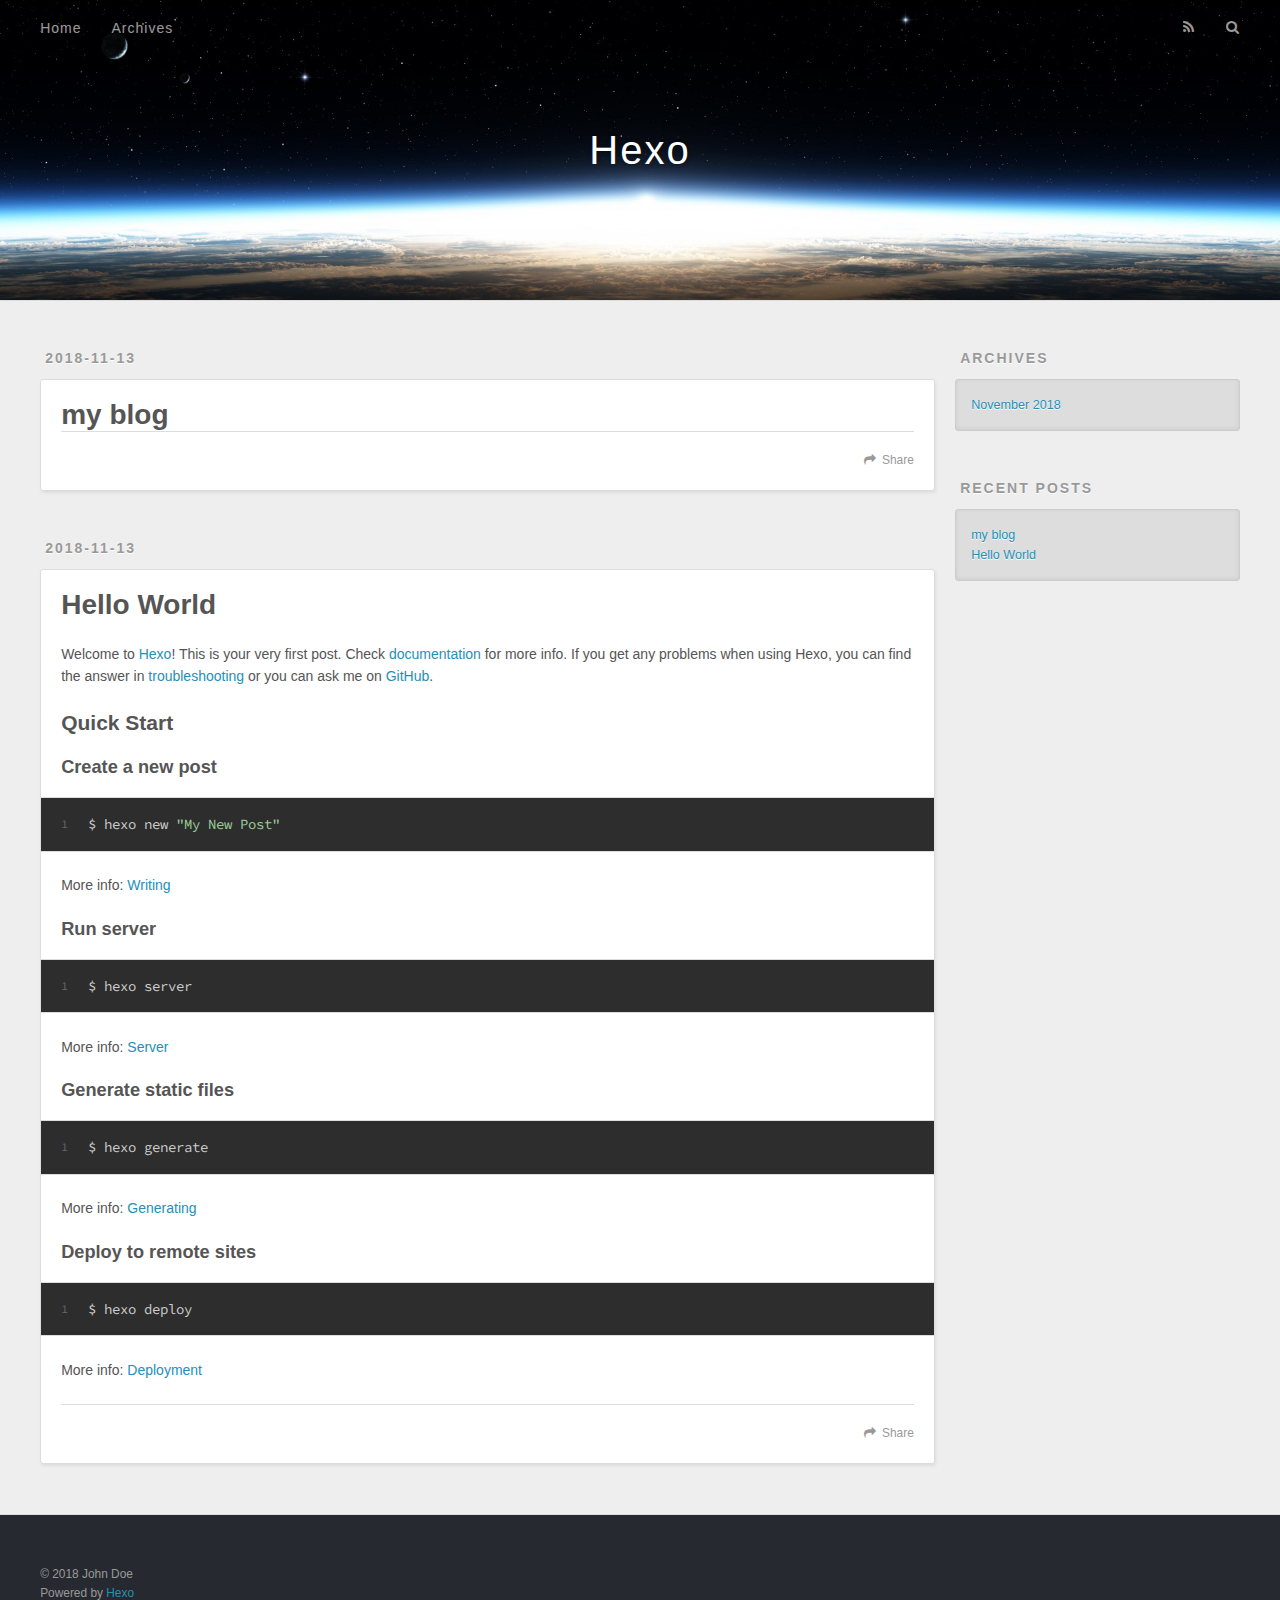
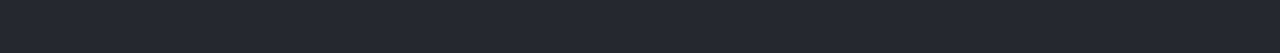
==== index.html @ f8bfc36b "Site updated: 2018-11-13 23:46:25" ====
<!DOCTYPE html>
<html>
<head><meta name="generator" content="Hexo 3.8.0">
  <meta charset="utf-8">
  

  
  <title>Hexo</title>
  <meta name="viewport" content="width=device-width, initial-scale=1, maximum-scale=1">
  <meta property="og:type" content="website">
<meta property="og:title" content="Hexo">
<meta property="og:url" content="http://yoursite.com/index.html">
<meta property="og:site_name" content="Hexo">
<meta property="og:locale" content="default">
<meta name="twitter:card" content="summary">
<meta name="twitter:title" content="Hexo">
  
    <link rel="alternate" href="/atom.xml" title="Hexo" type="application/atom+xml">
  
  
    <link rel="icon" href="/favicon.png">
  
  
    <link href="//fonts.googleapis.com/css?family=Source+Code+Pro" rel="stylesheet" type="text/css">
  
  <link rel="stylesheet" href="/css/style.css">
</head>
</html>
<body>
  <div id="container">
    <div id="wrap">
      <header id="header">
  <div id="banner"></div>
  <div id="header-outer" class="outer">
    <div id="header-title" class="inner">
      <h1 id="logo-wrap">
        <a href="/" id="logo">Hexo</a>
      </h1>
      
    </div>
    <div id="header-inner" class="inner">
      <nav id="main-nav">
        <a id="main-nav-toggle" class="nav-icon"></a>
        
          <a class="main-nav-link" href="/">Home</a>
        
          <a class="main-nav-link" href="/archives">Archives</a>
        
      </nav>
      <nav id="sub-nav">
        
          <a id="nav-rss-link" class="nav-icon" href="/atom.xml" title="RSS Feed"></a>
        
        <a id="nav-search-btn" class="nav-icon" title="Search"></a>
      </nav>
      <div id="search-form-wrap">
        <form action="//google.com/search" method="get" accept-charset="UTF-8" class="search-form"><input type="search" name="q" class="search-form-input" placeholder="Search"><button type="submit" class="search-form-submit">&#xF002;</button><input type="hidden" name="sitesearch" value="http://yoursite.com"></form>
      </div>
    </div>
  </div>
</header>
      <div class="outer">
        <section id="main">
  
    <article id="post-my-blog" class="article article-type-post" itemscope="" itemprop="blogPost">
  <div class="article-meta">
    <a href="/2018/11/13/my-blog/" class="article-date">
  <time datetime="2018-11-13T15:42:38.000Z" itemprop="datePublished">2018-11-13</time>
</a>
    
  </div>
  <div class="article-inner">
    
    
      <header class="article-header">
        
  
    <h1 itemprop="name">
      <a class="article-title" href="/2018/11/13/my-blog/">my blog</a>
    </h1>
  

      </header>
    
    <div class="article-entry" itemprop="articleBody">
      
        
      
    </div>
    <footer class="article-footer">
      <a data-url="http://yoursite.com/2018/11/13/my-blog/" data-id="cjofwsxw90001fpnmev94bf26" class="article-share-link">Share</a>
      
      
    </footer>
  </div>
  
</article>


  
    <article id="post-hello-world" class="article article-type-post" itemscope="" itemprop="blogPost">
  <div class="article-meta">
    <a href="/2018/11/13/hello-world/" class="article-date">
  <time datetime="2018-11-13T15:25:38.157Z" itemprop="datePublished">2018-11-13</time>
</a>
    
  </div>
  <div class="article-inner">
    
    
      <header class="article-header">
        
  
    <h1 itemprop="name">
      <a class="article-title" href="/2018/11/13/hello-world/">Hello World</a>
    </h1>
  

      </header>
    
    <div class="article-entry" itemprop="articleBody">
      
        <p>Welcome to <a href="https://hexo.io/" target="_blank" rel="noopener">Hexo</a>! This is your very first post. Check <a href="https://hexo.io/docs/" target="_blank" rel="noopener">documentation</a> for more info. If you get any problems when using Hexo, you can find the answer in <a href="https://hexo.io/docs/troubleshooting.html" target="_blank" rel="noopener">troubleshooting</a> or you can ask me on <a href="https://github.com/hexojs/hexo/issues" target="_blank" rel="noopener">GitHub</a>.</p>
<h2 id="Quick-Start"><a href="#Quick-Start" class="headerlink" title="Quick Start"></a>Quick Start</h2><h3 id="Create-a-new-post"><a href="#Create-a-new-post" class="headerlink" title="Create a new post"></a>Create a new post</h3><figure class="highlight bash"><table><tr><td class="gutter"><pre><span class="line">1</span><br></pre></td><td class="code"><pre><span class="line">$ hexo new <span class="string">"My New Post"</span></span><br></pre></td></tr></table></figure>
<p>More info: <a href="https://hexo.io/docs/writing.html" target="_blank" rel="noopener">Writing</a></p>
<h3 id="Run-server"><a href="#Run-server" class="headerlink" title="Run server"></a>Run server</h3><figure class="highlight bash"><table><tr><td class="gutter"><pre><span class="line">1</span><br></pre></td><td class="code"><pre><span class="line">$ hexo server</span><br></pre></td></tr></table></figure>
<p>More info: <a href="https://hexo.io/docs/server.html" target="_blank" rel="noopener">Server</a></p>
<h3 id="Generate-static-files"><a href="#Generate-static-files" class="headerlink" title="Generate static files"></a>Generate static files</h3><figure class="highlight bash"><table><tr><td class="gutter"><pre><span class="line">1</span><br></pre></td><td class="code"><pre><span class="line">$ hexo generate</span><br></pre></td></tr></table></figure>
<p>More info: <a href="https://hexo.io/docs/generating.html" target="_blank" rel="noopener">Generating</a></p>
<h3 id="Deploy-to-remote-sites"><a href="#Deploy-to-remote-sites" class="headerlink" title="Deploy to remote sites"></a>Deploy to remote sites</h3><figure class="highlight bash"><table><tr><td class="gutter"><pre><span class="line">1</span><br></pre></td><td class="code"><pre><span class="line">$ hexo deploy</span><br></pre></td></tr></table></figure>
<p>More info: <a href="https://hexo.io/docs/deployment.html" target="_blank" rel="noopener">Deployment</a></p>

      
    </div>
    <footer class="article-footer">
      <a data-url="http://yoursite.com/2018/11/13/hello-world/" data-id="cjofwsxw20000fpnmbnglnszt" class="article-share-link">Share</a>
      
      
    </footer>
  </div>
  
</article>


  


</section>
        
          <aside id="sidebar">
  
    

  
    

  
    
  
    
  <div class="widget-wrap">
    <h3 class="widget-title">Archives</h3>
    <div class="widget">
      <ul class="archive-list"><li class="archive-list-item"><a class="archive-list-link" href="/archives/2018/11/">November 2018</a></li></ul>
    </div>
  </div>


  
    
  <div class="widget-wrap">
    <h3 class="widget-title">Recent Posts</h3>
    <div class="widget">
      <ul>
        
          <li>
            <a href="/2018/11/13/my-blog/">my blog</a>
          </li>
        
          <li>
            <a href="/2018/11/13/hello-world/">Hello World</a>
          </li>
        
      </ul>
    </div>
  </div>

  
</aside>
        
      </div>
      <footer id="footer">
  
  <div class="outer">
    <div id="footer-info" class="inner">
      &copy; 2018 John Doe<br>
      Powered by <a href="http://hexo.io/" target="_blank">Hexo</a>
    </div>
  </div>
</footer>
    </div>
    <nav id="mobile-nav">
  
    <a href="/" class="mobile-nav-link">Home</a>
  
    <a href="/archives" class="mobile-nav-link">Archives</a>
  
</nav>
    

<script src="//ajax.googleapis.com/ajax/libs/jquery/2.0.3/jquery.min.js"></script>


  <link rel="stylesheet" href="/fancybox/jquery.fancybox.css">
  <script src="/fancybox/jquery.fancybox.pack.js"></script>


<script src="/js/script.js"></script>



  </div>
</body>
</html>
---- css/style.css ----
body {
  width: 100%;
}
body:before,
body:after {
  content: "";
  display: table;
}
body:after {
  clear: both;
}
html,
body,
div,
span,
applet,
object,
iframe,
h1,
h2,
h3,
h4,
h5,
h6,
p,
blockquote,
pre,
a,
abbr,
acronym,
address,
big,
cite,
code,
del,
dfn,
em,
img,
ins,
kbd,
q,
s,
samp,
small,
strike,
strong,
sub,
sup,
tt,
var,
dl,
dt,
dd,
ol,
ul,
li,
fieldset,
form,
label,
legend,
table,
caption,
tbody,
tfoot,
thead,
tr,
th,
td {
  margin: 0;
  padding: 0;
  border: 0;
  outline: 0;
  font-weight: inherit;
  font-style: inherit;
  font-family: inherit;
  font-size: 100%;
  vertical-align: baseline;
}
body {
  line-height: 1;
  color: #000;
  background: #fff;
}
ol,
ul {
  list-style: none;
}
table {
  border-collapse: separate;
  border-spacing: 0;
  vertical-align: middle;
}
caption,
th,
td {
  text-align: left;
  font-weight: normal;
  vertical-align: middle;
}
a img {
  border: none;
}
input,
button {
  margin: 0;
  padding: 0;
}
input::-moz-focus-inner,
button::-moz-focus-inner {
  border: 0;
  padding: 0;
}
@font-face {
  font-family: FontAwesome;
  font-style: normal;
  font-weight: normal;
  src: url("fonts/fontawesome-webfont.eot?v=#4.0.3");
  src: url("fonts/fontawesome-webfont.eot?#iefix&v=#4.0.3") format("embedded-opentype"), url("fonts/fontawesome-webfont.woff?v=#4.0.3") format("woff"), url("fonts/fontawesome-webfont.ttf?v=#4.0.3") format("truetype"), url("fonts/fontawesome-webfont.svg#fontawesomeregular?v=#4.0.3") format("svg");
}
html,
body,
#container {
  height: 100%;
}
body {
  background: #eee;
  font: 14px -apple-system, BlinkMacSystemFont, "Segoe UI", "Roboto", "Oxygen", "Ubuntu", "Cantarell", "Fira Sans", "Droid Sans", "Helvetica Neue", sans-serif;
  -webkit-text-size-adjust: 100%;
}
.outer {
  max-width: 1220px;
  margin: 0 auto;
  padding: 0 20px;
}
.outer:before,
.outer:after {
  content: "";
  display: table;
}
.outer:after {
  clear: both;
}
.inner {
  display: inline;
  float: left;
  width: 98.33333333333333%;
  margin: 0 0.833333333333333%;
}
.left,
.alignleft {
  float: left;
}
.right,
.alignright {
  float: right;
}
.clear {
  clear: both;
}
#container {
  position: relative;
}
.mobile-nav-on {
  overflow: hidden;
}
#wrap {
  height: 100%;
  width: 100%;
  position: absolute;
  top: 0;
  left: 0;
  -webkit-transition: 0.2s ease-out;
  -moz-transition: 0.2s ease-out;
  -ms-transition: 0.2s ease-out;
  transition: 0.2s ease-out;
  z-index: 1;
  background: #eee;
}
.mobile-nav-on #wrap {
  left: 280px;
}
@media screen and (min-width: 768px) {
  #main {
    display: inline;
    float: left;
    width: 73.33333333333333%;
    margin: 0 0.833333333333333%;
  }
}
.article-date,
.article-category-link,
.archive-year,
.widget-title {
  text-decoration: none;
  text-transform: uppercase;
  letter-spacing: 2px;
  color: #999;
  margin-bottom: 1em;
  margin-left: 5px;
  line-height: 1em;
  text-shadow: 0 1px #fff;
  font-weight: bold;
}
.article-inner,
.archive-article-inner {
  background: #fff;
  -webkit-box-shadow: 1px 2px 3px #ddd;
  box-shadow: 1px 2px 3px #ddd;
  border: 1px solid #ddd;
  border-radius: 3px;
}
.article-entry h1,
.widget h1 {
  font-size: 2em;
}
.article-entry h2,
.widget h2 {
  font-size: 1.5em;
}
.article-entry h3,
.widget h3 {
  font-size: 1.3em;
}
.article-entry h4,
.widget h4 {
  font-size: 1.2em;
}
.article-entry h5,
.widget h5 {
  font-size: 1em;
}
.article-entry h6,
.widget h6 {
  font-size: 1em;
  color: #999;
}
.article-entry hr,
.widget hr {
  border: 1px dashed #ddd;
}
.article-entry strong,
.widget strong {
  font-weight: bold;
}
.article-entry em,
.widget em,
.article-entry cite,
.widget cite {
  font-style: italic;
}
.article-entry sup,
.widget sup,
.article-entry sub,
.widget sub {
  font-size: 0.75em;
  line-height: 0;
  position: relative;
  vertical-align: baseline;
}
.article-entry sup,
.widget sup {
  top: -0.5em;
}
.article-entry sub,
.widget sub {
  bottom: -0.2em;
}
.article-entry small,
.widget small {
  font-size: 0.85em;
}
.article-entry acronym,
.widget acronym,
.article-entry abbr,
.widget abbr {
  border-bottom: 1px dotted;
}
.article-entry ul,
.widget ul,
.article-entry ol,
.widget ol,
.article-entry dl,
.widget dl {
  margin: 0 20px;
  line-height: 1.6em;
}
.article-entry ul ul,
.widget ul ul,
.article-entry ol ul,
.widget ol ul,
.article-entry ul ol,
.widget ul ol,
.article-entry ol ol,
.widget ol ol {
  margin-top: 0;
  margin-bottom: 0;
}
.article-entry ul,
.widget ul {
  list-style: disc;
}
.article-entry ol,
.widget ol {
  list-style: decimal;
}
.article-entry dt,
.widget dt {
  font-weight: bold;
}
#header {
  height: 300px;
  position: relative;
  border-bottom: 1px solid #ddd;
}
#header:before,
#header:after {
  content: "";
  position: absolute;
  left: 0;
  right: 0;
  height: 40px;
}
#header:before {
  top: 0;
  background: -webkit-linear-gradient(rgba(0,0,0,0.2), transparent);
  background: -moz-linear-gradient(rgba(0,0,0,0.2), transparent);
  background: -ms-linear-gradient(rgba(0,0,0,0.2), transparent);
  background: linear-gradient(rgba(0,0,0,0.2), transparent);
}
#header:after {
  bottom: 0;
  background: -webkit-linear-gradient(transparent, rgba(0,0,0,0.2));
  background: -moz-linear-gradient(transparent, rgba(0,0,0,0.2));
  background: -ms-linear-gradient(transparent, rgba(0,0,0,0.2));
  background: linear-gradient(transparent, rgba(0,0,0,0.2));
}
#header-outer {
  height: 100%;
  position: relative;
}
#header-inner {
  position: relative;
  overflow: hidden;
}
#banner {
  position: absolute;
  top: 0;
  left: 0;
  width: 100%;
  height: 100%;
  background: url("images/banner.jpg") center #000;
  -webkit-background-size: cover;
  -moz-background-size: cover;
  background-size: cover;
  z-index: -1;
}
#header-title {
  text-align: center;
  height: 40px;
  position: absolute;
  top: 50%;
  left: 0;
  margin-top: -20px;
}
#logo,
#subtitle {
  text-decoration: none;
  color: #fff;
  font-weight: 300;
  text-shadow: 0 1px 4px rgba(0,0,0,0.3);
}
#logo {
  font-size: 40px;
  line-height: 40px;
  letter-spacing: 2px;
}
#subtitle {
  font-size: 16px;
  line-height: 16px;
  letter-spacing: 1px;
}
#subtitle-wrap {
  margin-top: 16px;
}
#main-nav {
  float: left;
  margin-left: -15px;
}
.nav-icon,
.main-nav-link {
  float: left;
  color: #fff;
  opacity: 0.6;
  text-decoration: none;
  text-shadow: 0 1px rgba(0,0,0,0.2);
  -webkit-transition: opacity 0.2s;
  -moz-transition: opacity 0.2s;
  -ms-transition: opacity 0.2s;
  transition: opacity 0.2s;
  display: block;
  padding: 20px 15px;
}
.nav-icon:hover,
.main-nav-link:hover {
  opacity: 1;
}
.nav-icon {
  font-family: FontAwesome;
  text-align: center;
  font-size: 14px;
  width: 14px;
  height: 14px;
  padding: 20px 15px;
  position: relative;
  cursor: pointer;
}
.main-nav-link {
  font-weight: 300;
  letter-spacing: 1px;
}
@media screen and (max-width: 479px) {
  .main-nav-link {
    display: none;
  }
}
#main-nav-toggle {
  display: none;
}
#main-nav-toggle:before {
  content: "\f0c9";
}
@media screen and (max-width: 479px) {
  #main-nav-toggle {
    display: block;
  }
}
#sub-nav {
  float: right;
  margin-right: -15px;
}
#nav-rss-link:before {
  content: "\f09e";
}
#nav-search-btn:before {
  content: "\f002";
}
#search-form-wrap {
  position: absolute;
  top: 15px;
  width: 150px;
  height: 30px;
  right: -150px;
  opacity: 0;
  -webkit-transition: 0.2s ease-out;
  -moz-transition: 0.2s ease-out;
  -ms-transition: 0.2s ease-out;
  transition: 0.2s ease-out;
}
#search-form-wrap.on {
  opacity: 1;
  right: 0;
}
@media screen and (max-width: 479px) {
  #search-form-wrap {
    width: 100%;
    right: -100%;
  }
}
.search-form {
  position: absolute;
  top: 0;
  left: 0;
  right: 0;
  background: #fff;
  padding: 5px 15px;
  border-radius: 15px;
  -webkit-box-shadow: 0 0 10px rgba(0,0,0,0.3);
  box-shadow: 0 0 10px rgba(0,0,0,0.3);
}
.search-form-input {
  border: none;
  background: none;
  color: #555;
  width: 100%;
  font: 13px -apple-system, BlinkMacSystemFont, "Segoe UI", "Roboto", "Oxygen", "Ubuntu", "Cantarell", "Fira Sans", "Droid Sans", "Helvetica Neue", sans-serif;
  outline: none;
}
.search-form-input::-webkit-search-results-decoration,
.search-form-input::-webkit-search-cancel-button {
  -webkit-appearance: none;
}
.search-form-submit {
  position: absolute;
  top: 50%;
  right: 10px;
  margin-top: -7px;
  font: 13px FontAwesome;
  border: none;
  background: none;
  color: #bbb;
  cursor: pointer;
}
.search-form-submit:hover,
.search-form-submit:focus {
  color: #777;
}
.article {
  margin: 50px 0;
}
.article-inner {
  overflow: hidden;
}
.article-meta:before,
.article-meta:after {
  content: "";
  display: table;
}
.article-meta:after {
  clear: both;
}
.article-date {
  float: left;
}
.article-category {
  float: left;
  line-height: 1em;
  color: #ccc;
  text-shadow: 0 1px #fff;
  margin-left: 8px;
}
.article-category:before {
  content: "\2022";
}
.article-category-link {
  margin: 0 12px 1em;
}
.article-header {
  padding: 20px 20px 0;
}
.article-title {
  text-decoration: none;
  font-size: 2em;
  font-weight: bold;
  color: #555;
  line-height: 1.1em;
  -webkit-transition: color 0.2s;
  -moz-transition: color 0.2s;
  -ms-transition: color 0.2s;
  transition: color 0.2s;
}
a.article-title:hover {
  color: #258fb8;
}
.article-entry {
  color: #555;
  padding: 0 20px;
}
.article-entry:before,
.article-entry:after {
  content: "";
  display: table;
}
.article-entry:after {
  clear: both;
}
.article-entry p,
.article-entry table {
  line-height: 1.6em;
  margin: 1.6em 0;
}
.article-entry h1,
.article-entry h2,
.article-entry h3,
.article-entry h4,
.article-entry h5,
.article-entry h6 {
  font-weight: bold;
}
.article-entry h1,
.article-entry h2,
.article-entry h3,
.article-entry h4,
.article-entry h5,
.article-entry h6 {
  line-height: 1.1em;
  margin: 1.1em 0;
}
.article-entry a {
  color: #258fb8;
  text-decoration: none;
}
.article-entry a:hover {
  text-decoration: underline;
}
.article-entry ul,
.article-entry ol,
.article-entry dl {
  margin-top: 1.6em;
  margin-bottom: 1.6em;
}
.article-entry img,
.article-entry video {
  max-width: 100%;
  height: auto;
  display: block;
  margin: auto;
}
.article-entry iframe {
  border: none;
}
.article-entry table {
  width: 100%;
  border-collapse: collapse;
  border-spacing: 0;
}
.article-entry th {
  font-weight: bold;
  border-bottom: 3px solid #ddd;
  padding-bottom: 0.5em;
}
.article-entry td {
  border-bottom: 1px solid #ddd;
  padding: 10px 0;
}
.article-entry blockquote {
  font-family: Georgia, "Times New Roman", serif;
  font-size: 1.4em;
  margin: 1.6em 20px;
  text-align: center;
}
.article-entry blockquote footer {
  font-size: 14px;
  margin: 1.6em 0;
  font-family: -apple-system, BlinkMacSystemFont, "Segoe UI", "Roboto", "Oxygen", "Ubuntu", "Cantarell", "Fira Sans", "Droid Sans", "Helvetica Neue", sans-serif;
}
.article-entry blockquote footer cite:before {
  content: "—";
  padding: 0 0.5em;
}
.article-entry .pullquote {
  text-align: left;
  width: 45%;
  margin: 0;
}
.article-entry .pullquote.left {
  margin-left: 0.5em;
  margin-right: 1em;
}
.article-entry .pullquote.right {
  margin-right: 0.5em;
  margin-left: 1em;
}
.article-entry .caption {
  color: #999;
  display: block;
  font-size: 0.9em;
  margin-top: 0.5em;
  position: relative;
  text-align: center;
}
.article-entry .video-container {
  position: relative;
  padding-top: 56.25%;
  height: 0;
  overflow: hidden;
}
.article-entry .video-container iframe,
.article-entry .video-container object,
.article-entry .video-container embed {
  position: absolute;
  top: 0;
  left: 0;
  width: 100%;
  height: 100%;
  margin-top: 0;
}
.article-more-link a {
  display: inline-block;
  line-height: 1em;
  padding: 6px 15px;
  border-radius: 15px;
  background: #eee;
  color: #999;
  text-shadow: 0 1px #fff;
  text-decoration: none;
}
.article-more-link a:hover {
  background: #258fb8;
  color: #fff;
  text-decoration: none;
  text-shadow: 0 1px #1e7293;
}
.article-footer {
  font-size: 0.85em;
  line-height: 1.6em;
  border-top: 1px solid #ddd;
  padding-top: 1.6em;
  margin: 0 20px 20px;
}
.article-footer:before,
.article-footer:after {
  content: "";
  display: table;
}
.article-footer:after {
  clear: both;
}
.article-footer a {
  color: #999;
  text-decoration: none;
}
.article-footer a:hover {
  color: #555;
}
.article-tag-list-item {
  float: left;
  margin-right: 10px;
}
.article-tag-list-link:before {
  content: "#";
}
.article-comment-link {
  float: right;
}
.article-comment-link:before {
  content: "\f075";
  font-family: FontAwesome;
  padding-right: 8px;
}
.article-share-link {
  cursor: pointer;
  float: right;
  margin-left: 20px;
}
.article-share-link:before {
  content: "\f064";
  font-family: FontAwesome;
  padding-right: 6px;
}
#article-nav {
  position: relative;
}
#article-nav:before,
#article-nav:after {
  content: "";
  display: table;
}
#article-nav:after {
  clear: both;
}
@media screen and (min-width: 768px) {
  #article-nav {
    margin: 50px 0;
  }
  #article-nav:before {
    width: 8px;
    height: 8px;
    position: absolute;
    top: 50%;
    left: 50%;
    margin-top: -4px;
    margin-left: -4px;
    content: "";
    border-radius: 50%;
    background: #ddd;
    -webkit-box-shadow: 0 1px 2px #fff;
    box-shadow: 0 1px 2px #fff;
  }
}
.article-nav-link-wrap {
  text-decoration: none;
  text-shadow: 0 1px #fff;
  color: #999;
  -webkit-box-sizing: border-box;
  -moz-box-sizing: border-box;
  box-sizing: border-box;
  margin-top: 50px;
  text-align: center;
  display: block;
}
.article-nav-link-wrap:hover {
  color: #555;
}
@media screen and (min-width: 768px) {
  .article-nav-link-wrap {
    width: 50%;
    margin-top: 0;
  }
}
@media screen and (min-width: 768px) {
  #article-nav-newer {
    float: left;
    text-align: right;
    padding-right: 20px;
  }
}
@media screen and (min-width: 768px) {
  #article-nav-older {
    float: right;
    text-align: left;
    padding-left: 20px;
  }
}
.article-nav-caption {
  text-transform: uppercase;
  letter-spacing: 2px;
  color: #ddd;
  line-height: 1em;
  font-weight: bold;
}
#article-nav-newer .article-nav-caption {
  margin-right: -2px;
}
.article-nav-title {
  font-size: 0.85em;
  line-height: 1.6em;
  margin-top: 0.5em;
}
.article-share-box {
  position: absolute;
  display: none;
  background: #fff;
  -webkit-box-shadow: 1px 2px 10px rgba(0,0,0,0.2);
  box-shadow: 1px 2px 10px rgba(0,0,0,0.2);
  border-radius: 3px;
  margin-left: -145px;
  overflow: hidden;
  z-index: 1;
}
.article-share-box.on {
  display: block;
}
.article-share-input {
  width: 100%;
  background: none;
  -webkit-box-sizing: border-box;
  -moz-box-sizing: border-box;
  box-sizing: border-box;
  font: 14px -apple-system, BlinkMacSystemFont, "Segoe UI", "Roboto", "Oxygen", "Ubuntu", "Cantarell", "Fira Sans", "Droid Sans", "Helvetica Neue", sans-serif;
  padding: 0 15px;
  color: #555;
  outline: none;
  border: 1px solid #ddd;
  border-radius: 3px 3px 0 0;
  height: 36px;
  line-height: 36px;
}
.article-share-links {
  background: #eee;
}
.article-share-links:before,
.article-share-links:after {
  content: "";
  display: table;
}
.article-share-links:after {
  clear: both;
}
.article-share-twitter,
.article-share-facebook,
.article-share-pinterest,
.article-share-google {
  width: 50px;
  height: 36px;
  display: block;
  float: left;
  position: relative;
  color: #999;
  text-shadow: 0 1px #fff;
}
.article-share-twitter:before,
.article-share-facebook:before,
.article-share-pinterest:before,
.article-share-google:before {
  font-size: 20px;
  font-family: FontAwesome;
  width: 20px;
  height: 20px;
  position: absolute;
  top: 50%;
  left: 50%;
  margin-top: -10px;
  margin-left: -10px;
  text-align: center;
}
.article-share-twitter:hover,
.article-share-facebook:hover,
.article-share-pinterest:hover,
.article-share-google:hover {
  color: #fff;
}
.article-share-twitter:before {
  content: "\f099";
}
.article-share-twitter:hover {
  background: #00aced;
  text-shadow: 0 1px #008abe;
}
.article-share-facebook:before {
  content: "\f09a";
}
.article-share-facebook:hover {
  background: #3b5998;
  text-shadow: 0 1px #2f477a;
}
.article-share-pinterest:before {
  content: "\f0d2";
}
.article-share-pinterest:hover {
  background: #cb2027;
  text-shadow: 0 1px #a21a1f;
}
.article-share-google:before {
  content: "\f0d5";
}
.article-share-google:hover {
  background: #dd4b39;
  text-shadow: 0 1px #be3221;
}
.article-gallery {
  background: #000;
  position: relative;
}
.article-gallery-photos {
  position: relative;
  overflow: hidden;
}
.article-gallery-img {
  display: none;
  max-width: 100%;
}
.article-gallery-img:first-child {
  display: block;
}
.article-gallery-img.loaded {
  position: absolute;
  display: block;
}
.article-gallery-img img {
  display: block;
  max-width: 100%;
  margin: 0 auto;
}
#comments {
  background: #fff;
  -webkit-box-shadow: 1px 2px 3px #ddd;
  box-shadow: 1px 2px 3px #ddd;
  padding: 20px;
  border: 1px solid #ddd;
  border-radius: 3px;
  margin: 50px 0;
}
#comments a {
  color: #258fb8;
}
.archives-wrap {
  margin: 50px 0;
}
.archives:before,
.archives:after {
  content: "";
  display: table;
}
.archives:after {
  clear: both;
}
.archive-year-wrap {
  margin-bottom: 1em;
}
.archives {
  -webkit-column-gap: 10px;
  -moz-column-gap: 10px;
  column-gap: 10px;
}
@media screen and (min-width: 480px) and (max-width: 767px) {
  .archives {
    -webkit-column-count: 2;
    -moz-column-count: 2;
    column-count: 2;
  }
}
@media screen and (min-width: 768px) {
  .archives {
    -webkit-column-count: 3;
    -moz-column-count: 3;
    column-count: 3;
  }
}
.archive-article {
  -webkit-column-break-inside: avoid;
  page-break-inside: avoid;
  overflow: hidden;
  break-inside: avoid-column;
}
.archive-article-inner {
  padding: 10px;
  margin-bottom: 15px;
}
.archive-article-title {
  text-decoration: none;
  font-weight: bold;
  color: #555;
  -webkit-transition: color 0.2s;
  -moz-transition: color 0.2s;
  -ms-transition: color 0.2s;
  transition: color 0.2s;
  line-height: 1.6em;
}
.archive-article-title:hover {
  color: #258fb8;
}
.archive-article-footer {
  margin-top: 1em;
}
.archive-article-date {
  color: #999;
  text-decoration: none;
  font-size: 0.85em;
  line-height: 1em;
  margin-bottom: 0.5em;
  display: block;
}
#page-nav {
  margin: 50px auto;
  background: #fff;
  -webkit-box-shadow: 1px 2px 3px #ddd;
  box-shadow: 1px 2px 3px #ddd;
  border: 1px solid #ddd;
  border-radius: 3px;
  text-align: center;
  color: #999;
  overflow: hidden;
}
#page-nav:before,
#page-nav:after {
  content: "";
  display: table;
}
#page-nav:after {
  clear: both;
}
#page-nav a,
#page-nav span {
  padding: 10px 20px;
  line-height: 1;
  height: 2ex;
}
#page-nav a {
  color: #999;
  text-decoration: none;
}
#page-nav a:hover {
  background: #999;
  color: #fff;
}
#page-nav .prev {
  float: left;
}
#page-nav .next {
  float: right;
}
#page-nav .page-number {
  display: inline-block;
}
@media screen and (max-width: 479px) {
  #page-nav .page-number {
    display: none;
  }
}
#page-nav .current {
  color: #555;
  font-weight: bold;
}
#page-nav .space {
  color: #ddd;
}
#footer {
  background: #262a30;
  padding: 50px 0;
  border-top: 1px solid #ddd;
  color: #999;
}
#footer a {
  color: #258fb8;
  text-decoration: none;
}
#footer a:hover {
  text-decoration: underline;
}
#footer-info {
  line-height: 1.6em;
  font-size: 0.85em;
}
.article-entry pre,
.article-entry .highlight {
  background: #2d2d2d;
  margin: 0 -20px;
  padding: 15px 20px;
  border-style: solid;
  border-color: #ddd;
  border-width: 1px 0;
  overflow: auto;
  color: #ccc;
  line-height: 22.400000000000002px;
}
.article-entry .highlight .gutter pre,
.article-entry .gist .gist-file .gist-data .line-numbers {
  color: #666;
  font-size: 0.85em;
}
.article-entry pre,
.article-entry code {
  font-family: "Source Code Pro", Consolas, Monaco, Menlo, Consolas, monospace;
}
.article-entry code {
  background: #eee;
  text-shadow: 0 1px #fff;
  padding: 0 0.3em;
}
.article-entry pre code {
  background: none;
  text-shadow: none;
  padding: 0;
}
.article-entry .highlight pre {
  border: none;
  margin: 0;
  padding: 0;
}
.article-entry .highlight table {
  margin: 0;
  width: auto;
}
.article-entry .highlight td {
  border: none;
  padding: 0;
}
.article-entry .highlight figcaption {
  font-size: 0.85em;
  color: #999;
  line-height: 1em;
  margin-bottom: 1em;
}
.article-entry .highlight figcaption:before,
.article-entry .highlight figcaption:after {
  content: "";
  display: table;
}
.article-entry .highlight figcaption:after {
  clear: both;
}
.article-entry .highlight figcaption a {
  float: right;
}
.article-entry .highlight .gutter pre {
  text-align: right;
  padding-right: 20px;
}
.article-entry .highlight .line {
  height: 22.400000000000002px;
}
.article-entry .highlight .line.marked {
  background: #515151;
}
.article-entry .gist {
  margin: 0 -20px;
  border-style: solid;
  border-color: #ddd;
  border-width: 1px 0;
  background: #2d2d2d;
  padding: 15px 20px 15px 0;
}
.article-entry .gist .gist-file {
  border: none;
  font-family: "Source Code Pro", Consolas, Monaco, Menlo, Consolas, monospace;
  margin: 0;
}
.article-entry .gist .gist-file .gist-data {
  background: none;
  border: none;
}
.article-entry .gist .gist-file .gist-data .line-numbers {
  background: none;
  border: none;
  padding: 0 20px 0 0;
}
.article-entry .gist .gist-file .gist-data .line-data {
  padding: 0 !important;
}
.article-entry .gist .gist-file .highlight {
  margin: 0;
  padding: 0;
  border: none;
}
.article-entry .gist .gist-file .gist-meta {
  background: #2d2d2d;
  color: #999;
  font: 0.85em -apple-system, BlinkMacSystemFont, "Segoe UI", "Roboto", "Oxygen", "Ubuntu", "Cantarell", "Fira Sans", "Droid Sans", "Helvetica Neue", sans-serif;
  text-shadow: 0 0;
  padding: 0;
  margin-top: 1em;
  margin-left: 20px;
}
.article-entry .gist .gist-file .gist-meta a {
  color: #258fb8;
  font-weight: normal;
}
.article-entry .gist .gist-file .gist-meta a:hover {
  text-decoration: underline;
}
pre .comment,
pre .title {
  color: #999;
}
pre .variable,
pre .attribute,
pre .tag,
pre .regexp,
pre .ruby .constant,
pre .xml .tag .title,
pre .xml .pi,
pre .xml .doctype,
pre .html .doctype,
pre .css .id,
pre .css .class,
pre .css .pseudo {
  color: #f2777a;
}
pre .number,
pre .preprocessor,
pre .built_in,
pre .literal,
pre .params,
pre .constant {
  color: #f99157;
}
pre .class,
pre .ruby .class .title,
pre .css .rules .attribute {
  color: #9c9;
}
pre .string,
pre .value,
pre .inheritance,
pre .header,
pre .ruby .symbol,
pre .xml .cdata {
  color: #9c9;
}
pre .css .hexcolor {
  color: #6cc;
}
pre .function,
pre .python .decorator,
pre .python .title,
pre .ruby .function .title,
pre .ruby .title .keyword,
pre .perl .sub,
pre .javascript .title,
pre .coffeescript .title {
  color: #69c;
}
pre .keyword,
pre .javascript .function {
  color: #c9c;
}
@media screen and (max-width: 479px) {
  #mobile-nav {
    position: absolute;
    top: 0;
    left: 0;
    width: 280px;
    height: 100%;
    background: #191919;
    border-right: 1px solid #fff;
  }
}
@media screen and (max-width: 479px) {
  .mobile-nav-link {
    display: block;
    color: #999;
    text-decoration: none;
    padding: 15px 20px;
    font-weight: bold;
  }
  .mobile-nav-link:hover {
    color: #fff;
  }
}
@media screen and (min-width: 768px) {
  #sidebar {
    display: inline;
    float: left;
    width: 23.333333333333332%;
    margin: 0 0.833333333333333%;
  }
}
.widget-wrap {
  margin: 50px 0;
}
.widget {
  color: #777;
  text-shadow: 0 1px #fff;
  background: #ddd;
  -webkit-box-shadow: 0 -1px 4px #ccc inset;
  box-shadow: 0 -1px 4px #ccc inset;
  border: 1px solid #ccc;
  padding: 15px;
  border-radius: 3px;
}
.widget a {
  color: #258fb8;
  text-decoration: none;
}
.widget a:hover {
  text-decoration: underline;
}
.widget ul ul,
.widget ol ul,
.widget dl ul,
.widget ul ol,
.widget ol ol,
.widget dl ol,
.widget ul dl,
.widget ol dl,
.widget dl dl {
  margin-left: 15px;
  list-style: disc;
}
.widget {
  line-height: 1.6em;
  word-wrap: break-word;
  font-size: 0.9em;
}
.widget ul,
.widget ol {
  list-style: none;
  margin: 0;
}
.widget ul ul,
.widget ol ul,
.widget ul ol,
.widget ol ol {
  margin: 0 20px;
}
.widget ul ul,
.widget ol ul {
  list-style: disc;
}
.widget ul ol,
.widget ol ol {
  list-style: decimal;
}
.category-list-count,
.tag-list-count,
.archive-list-count {
  padding-left: 5px;
  color: #999;
  font-size: 0.85em;
}
.category-list-count:before,
.tag-list-count:before,
.archive-list-count:before {
  content: "(";
}
.category-list-count:after,
.tag-list-count:after,
.archive-list-count:after {
  content: ")";
}
.tagcloud a {
  margin-right: 5px;
  display: inline-block;
}
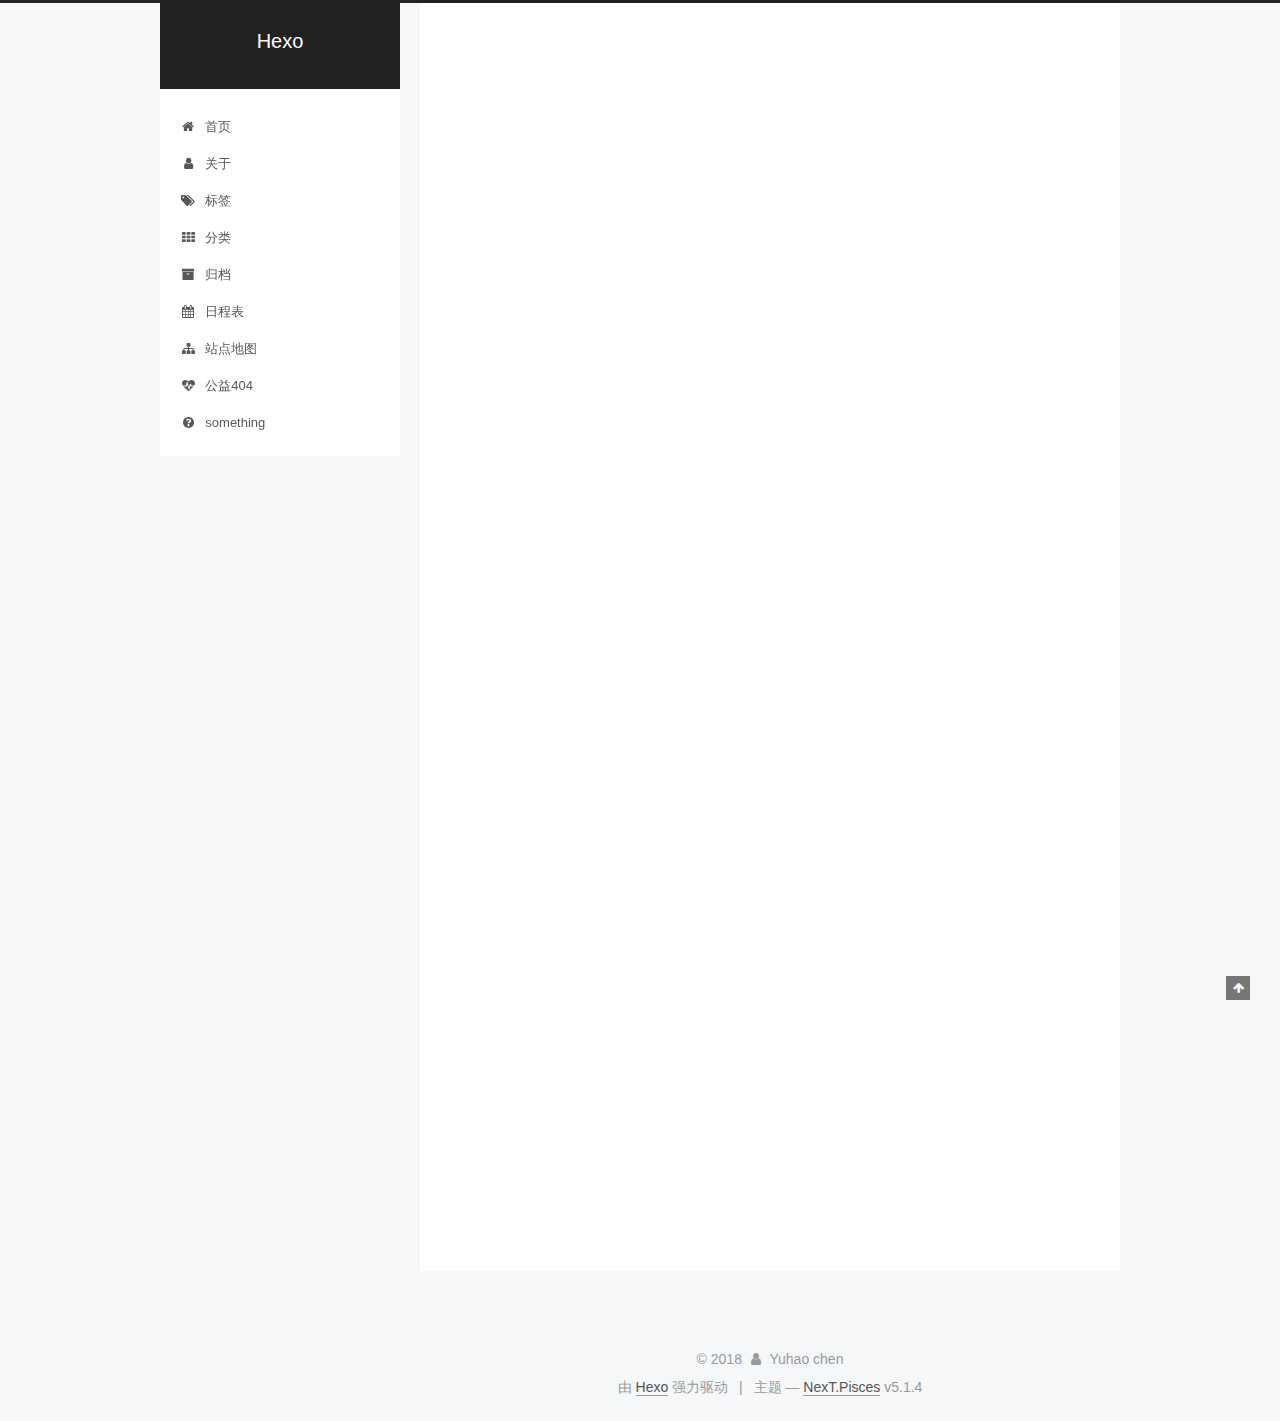
==== commit 27ae7b61: "Site updated: 2018-11-14 00:08:39" ====
--- a/index.html
+++ b/index.html
@@ -1,126 +1,495 @@
 <!DOCTYPE html>
-<html>
+
+
+
+  
+
+
+<html class="theme-next pisces use-motion" lang="zh-Hans">
 <head><meta name="generator" content="Hexo 3.8.0">
-  <meta charset="utf-8">
-  
-
-  
-  <title>Hexo</title>
-  <meta name="viewport" content="width=device-width, initial-scale=1, maximum-scale=1">
-  <meta property="og:type" content="website">
+  <meta charset="UTF-8">
+<meta http-equiv="X-UA-Compatible" content="IE=edge">
+<meta name="viewport" content="width=device-width, initial-scale=1, maximum-scale=1">
+<meta name="theme-color" content="#222">
+
+
+
+
+
+
+
+
+
+<meta http-equiv="Cache-Control" content="no-transform">
+<meta http-equiv="Cache-Control" content="no-siteapp">
+
+
+
+
+
+
+
+
+
+
+
+
+
+
+
+
+  
+  
+  <link href="/lib/fancybox/source/jquery.fancybox.css?v=2.1.5" rel="stylesheet" type="text/css">
+
+
+
+
+
+
+
+<link href="/lib/font-awesome/css/font-awesome.min.css?v=4.6.2" rel="stylesheet" type="text/css">
+
+<link href="/css/main.css?v=5.1.4" rel="stylesheet" type="text/css">
+
+
+  <link rel="apple-touch-icon" sizes="180x180" href="/images/apple-touch-icon-next.png?v=5.1.4">
+
+
+  <link rel="icon" type="image/png" sizes="32x32" href="/images/favicon-32x32-next.png?v=5.1.4">
+
+
+  <link rel="icon" type="image/png" sizes="16x16" href="/images/favicon-16x16-next.png?v=5.1.4">
+
+
+  <link rel="mask-icon" href="/images/logo.svg?v=5.1.4" color="#222">
+
+
+
+
+
+  <meta name="keywords" content="Hexo, NexT">
+
+
+
+
+
+
+
+
+
+
+<meta property="og:type" content="website">
 <meta property="og:title" content="Hexo">
 <meta property="og:url" content="http://yoursite.com/index.html">
 <meta property="og:site_name" content="Hexo">
-<meta property="og:locale" content="default">
+<meta property="og:locale" content="zh-Hans">
 <meta name="twitter:card" content="summary">
 <meta name="twitter:title" content="Hexo">
-  
-    <link rel="alternate" href="/atom.xml" title="Hexo" type="application/atom+xml">
-  
-  
-    <link rel="icon" href="/favicon.png">
-  
-  
-    <link href="//fonts.googleapis.com/css?family=Source+Code+Pro" rel="stylesheet" type="text/css">
-  
-  <link rel="stylesheet" href="/css/style.css">
+
+
+
+<script type="text/javascript" id="hexo.configurations">
+  var NexT = window.NexT || {};
+  var CONFIG = {
+    root: '/',
+    scheme: 'Pisces',
+    version: '5.1.4',
+    sidebar: {"position":"left","display":"post","offset":12,"b2t":false,"scrollpercent":false,"onmobile":false},
+    fancybox: true,
+    tabs: true,
+    motion: {"enable":true,"async":false,"transition":{"post_block":"fadeIn","post_header":"slideDownIn","post_body":"slideDownIn","coll_header":"slideLeftIn","sidebar":"slideUpIn"}},
+    duoshuo: {
+      userId: '0',
+      author: '博主'
+    },
+    algolia: {
+      applicationID: '',
+      apiKey: '',
+      indexName: '',
+      hits: {"per_page":10},
+      labels: {"input_placeholder":"Search for Posts","hits_empty":"We didn't find any results for the search: ${query}","hits_stats":"${hits} results found in ${time} ms"}
+    }
+  };
+</script>
+
+
+
+  <link rel="canonical" href="http://yoursite.com/">
+
+
+
+
+
+  <title>Hexo</title>
+  
+
+
+
+
+
+
+
+
 </head>
-</html>
-<body>
-  <div id="container">
-    <div id="wrap">
-      <header id="header">
-  <div id="banner"></div>
-  <div id="header-outer" class="outer">
-    <div id="header-title" class="inner">
-      <h1 id="logo-wrap">
-        <a href="/" id="logo">Hexo</a>
-      </h1>
-      
+
+<body itemscope="" itemtype="http://schema.org/WebPage" lang="zh-Hans">
+
+  
+  
+    
+  
+
+  <div class="container sidebar-position-left 
+  page-home">
+    <div class="headband"></div>
+
+    <header id="header" class="header" itemscope="" itemtype="http://schema.org/WPHeader">
+      <div class="header-inner"><div class="site-brand-wrapper">
+  <div class="site-meta ">
+    
+
+    <div class="custom-logo-site-title">
+      <a href="/" class="brand" rel="start">
+        <span class="logo-line-before"><i></i></span>
+        <span class="site-title">Hexo</span>
+        <span class="logo-line-after"><i></i></span>
+      </a>
     </div>
-    <div id="header-inner" class="inner">
-      <nav id="main-nav">
-        <a id="main-nav-toggle" class="nav-icon"></a>
-        
-          <a class="main-nav-link" href="/">Home</a>
-        
-          <a class="main-nav-link" href="/archives">Archives</a>
-        
-      </nav>
-      <nav id="sub-nav">
-        
-          <a id="nav-rss-link" class="nav-icon" href="/atom.xml" title="RSS Feed"></a>
-        
-        <a id="nav-search-btn" class="nav-icon" title="Search"></a>
-      </nav>
-      <div id="search-form-wrap">
-        <form action="//google.com/search" method="get" accept-charset="UTF-8" class="search-form"><input type="search" name="q" class="search-form-input" placeholder="Search"><button type="submit" class="search-form-submit">&#xF002;</button><input type="hidden" name="sitesearch" value="http://yoursite.com"></form>
-      </div>
+      
+        <p class="site-subtitle"></p>
+      
+  </div>
+
+  <div class="site-nav-toggle">
+    <button>
+      <span class="btn-bar"></span>
+      <span class="btn-bar"></span>
+      <span class="btn-bar"></span>
+    </button>
+  </div>
+</div>
+
+<nav class="site-nav">
+  
+
+  
+    <ul id="menu" class="menu">
+      
+        
+        <li class="menu-item menu-item-home">
+          <a href="/" rel="section">
+            
+              <i class="menu-item-icon fa fa-fw fa-home"></i> <br>
+            
+            首页
+          </a>
+        </li>
+      
+        
+        <li class="menu-item menu-item-about">
+          <a href="/about/" rel="section">
+            
+              <i class="menu-item-icon fa fa-fw fa-user"></i> <br>
+            
+            关于
+          </a>
+        </li>
+      
+        
+        <li class="menu-item menu-item-tags">
+          <a href="/tags/" rel="section">
+            
+              <i class="menu-item-icon fa fa-fw fa-tags"></i> <br>
+            
+            标签
+          </a>
+        </li>
+      
+        
+        <li class="menu-item menu-item-categories">
+          <a href="/categories/" rel="section">
+            
+              <i class="menu-item-icon fa fa-fw fa-th"></i> <br>
+            
+            分类
+          </a>
+        </li>
+      
+        
+        <li class="menu-item menu-item-archives">
+          <a href="/archives/" rel="section">
+            
+              <i class="menu-item-icon fa fa-fw fa-archive"></i> <br>
+            
+            归档
+          </a>
+        </li>
+      
+        
+        <li class="menu-item menu-item-schedule">
+          <a href="/schedule/" rel="section">
+            
+              <i class="menu-item-icon fa fa-fw fa-calendar"></i> <br>
+            
+            日程表
+          </a>
+        </li>
+      
+        
+        <li class="menu-item menu-item-sitemap">
+          <a href="/sitemap.xml" rel="section">
+            
+              <i class="menu-item-icon fa fa-fw fa-sitemap"></i> <br>
+            
+            站点地图
+          </a>
+        </li>
+      
+        
+        <li class="menu-item menu-item-commonweal">
+          <a href="/404/" rel="section">
+            
+              <i class="menu-item-icon fa fa-fw fa-heartbeat"></i> <br>
+            
+            公益404
+          </a>
+        </li>
+      
+        
+        <li class="menu-item menu-item-something">
+          <a href="/something" rel="section">
+            
+              <i class="menu-item-icon fa fa-fw fa-question-circle"></i> <br>
+            
+            something
+          </a>
+        </li>
+      
+
+      
+    </ul>
+  
+
+  
+</nav>
+
+
+
+ </div>
+    </header>
+
+    <main id="main" class="main">
+      <div class="main-inner">
+        <div class="content-wrap">
+          <div id="content" class="content">
+            
+  <section id="posts" class="posts-expand">
+    
+      
+
+  
+
+  
+  
+  
+
+  <article class="post post-type-normal" itemscope="" itemtype="http://schema.org/Article">
+  
+  
+  
+  <div class="post-block">
+    <link itemprop="mainEntityOfPage" href="http://yoursite.com/2018/11/13/my-blog/">
+
+    <span hidden itemprop="author" itemscope="" itemtype="http://schema.org/Person">
+      <meta itemprop="name" content="Yuhao chen">
+      <meta itemprop="description" content="">
+      <meta itemprop="image" content="/images/avatar.gif">
+    </span>
+
+    <span hidden itemprop="publisher" itemscope="" itemtype="http://schema.org/Organization">
+      <meta itemprop="name" content="Hexo">
+    </span>
+
+    
+      <header class="post-header">
+
+        
+        
+          <h1 class="post-title" itemprop="name headline">
+                
+                <a class="post-title-link" href="/2018/11/13/my-blog/" itemprop="url">my blog</a></h1>
+        
+
+        <div class="post-meta">
+          <span class="post-time">
+            
+              <span class="post-meta-item-icon">
+                <i class="fa fa-calendar-o"></i>
+              </span>
+              
+                <span class="post-meta-item-text">发表于</span>
+              
+              <time title="创建于" itemprop="dateCreated datePublished" datetime="2018-11-13T23:42:38+08:00">
+                2018-11-13
+              </time>
+            
+
+            
+
+            
+          </span>
+
+          
+
+          
+            
+          
+
+          
+          
+
+          
+
+          
+
+          
+
+        </div>
+      </header>
+    
+
+    
+    
+    
+    <div class="post-body" itemprop="articleBody">
+
+      
+      
+
+      
+        
+          
+            
+          
+        
+      
     </div>
-  </div>
-</header>
-      <div class="outer">
-        <section id="main">
-  
-    <article id="post-my-blog" class="article article-type-post" itemscope="" itemprop="blogPost">
-  <div class="article-meta">
-    <a href="/2018/11/13/my-blog/" class="article-date">
-  <time datetime="2018-11-13T15:42:38.000Z" itemprop="datePublished">2018-11-13</time>
-</a>
-    
-  </div>
-  <div class="article-inner">
-    
-    
-      <header class="article-header">
-        
-  
-    <h1 itemprop="name">
-      <a class="article-title" href="/2018/11/13/my-blog/">my blog</a>
-    </h1>
-  
-
-      </header>
-    
-    <div class="article-entry" itemprop="articleBody">
-      
-        
-      
-    </div>
-    <footer class="article-footer">
-      <a data-url="http://yoursite.com/2018/11/13/my-blog/" data-id="cjofwsxw90001fpnmev94bf26" class="article-share-link">Share</a>
-      
+    
+    
+    
+
+    
+
+    
+
+    
+
+    <footer class="post-footer">
+      
+
+      
+
+      
+
+      
+      
+        <div class="post-eof"></div>
       
     </footer>
   </div>
   
-</article>
-
-
-  
-    <article id="post-hello-world" class="article article-type-post" itemscope="" itemprop="blogPost">
-  <div class="article-meta">
-    <a href="/2018/11/13/hello-world/" class="article-date">
-  <time datetime="2018-11-13T15:25:38.157Z" itemprop="datePublished">2018-11-13</time>
-</a>
-    
-  </div>
-  <div class="article-inner">
-    
-    
-      <header class="article-header">
-        
-  
-    <h1 itemprop="name">
-      <a class="article-title" href="/2018/11/13/hello-world/">Hello World</a>
-    </h1>
-  
-
+  
+  
+  </article>
+
+
+    
+      
+
+  
+
+  
+  
+  
+
+  <article class="post post-type-normal" itemscope="" itemtype="http://schema.org/Article">
+  
+  
+  
+  <div class="post-block">
+    <link itemprop="mainEntityOfPage" href="http://yoursite.com/2018/11/13/hello-world/">
+
+    <span hidden itemprop="author" itemscope="" itemtype="http://schema.org/Person">
+      <meta itemprop="name" content="Yuhao chen">
+      <meta itemprop="description" content="">
+      <meta itemprop="image" content="/images/avatar.gif">
+    </span>
+
+    <span hidden itemprop="publisher" itemscope="" itemtype="http://schema.org/Organization">
+      <meta itemprop="name" content="Hexo">
+    </span>
+
+    
+      <header class="post-header">
+
+        
+        
+          <h1 class="post-title" itemprop="name headline">
+                
+                <a class="post-title-link" href="/2018/11/13/hello-world/" itemprop="url">Hello World</a></h1>
+        
+
+        <div class="post-meta">
+          <span class="post-time">
+            
+              <span class="post-meta-item-icon">
+                <i class="fa fa-calendar-o"></i>
+              </span>
+              
+                <span class="post-meta-item-text">发表于</span>
+              
+              <time title="创建于" itemprop="dateCreated datePublished" datetime="2018-11-13T23:25:38+08:00">
+                2018-11-13
+              </time>
+            
+
+            
+
+            
+          </span>
+
+          
+
+          
+            
+          
+
+          
+          
+
+          
+
+          
+
+          
+
+        </div>
       </header>
     
-    <div class="article-entry" itemprop="articleBody">
-      
-        <p>Welcome to <a href="https://hexo.io/" target="_blank" rel="noopener">Hexo</a>! This is your very first post. Check <a href="https://hexo.io/docs/" target="_blank" rel="noopener">documentation</a> for more info. If you get any problems when using Hexo, you can find the answer in <a href="https://hexo.io/docs/troubleshooting.html" target="_blank" rel="noopener">troubleshooting</a> or you can ask me on <a href="https://github.com/hexojs/hexo/issues" target="_blank" rel="noopener">GitHub</a>.</p>
+
+    
+    
+    
+    <div class="post-body" itemprop="articleBody">
+
+      
+      
+
+      
+        
+          
+            <p>Welcome to <a href="https://hexo.io/" target="_blank" rel="noopener">Hexo</a>! This is your very first post. Check <a href="https://hexo.io/docs/" target="_blank" rel="noopener">documentation</a> for more info. If you get any problems when using Hexo, you can find the answer in <a href="https://hexo.io/docs/troubleshooting.html" target="_blank" rel="noopener">troubleshooting</a> or you can ask me on <a href="https://github.com/hexojs/hexo/issues" target="_blank" rel="noopener">GitHub</a>.</p>
 <h2 id="Quick-Start"><a href="#Quick-Start" class="headerlink" title="Quick Start"></a>Quick Start</h2><h3 id="Create-a-new-post"><a href="#Create-a-new-post" class="headerlink" title="Create a new post"></a>Create a new post</h3><figure class="highlight bash"><table><tr><td class="gutter"><pre><span class="line">1</span><br></pre></td><td class="code"><pre><span class="line">$ hexo new <span class="string">"My New Post"</span></span><br></pre></td></tr></table></figure>
 <p>More info: <a href="https://hexo.io/docs/writing.html" target="_blank" rel="noopener">Writing</a></p>
 <h3 id="Run-server"><a href="#Run-server" class="headerlink" title="Run server"></a>Run server</h3><figure class="highlight bash"><table><tr><td class="gutter"><pre><span class="line">1</span><br></pre></td><td class="code"><pre><span class="line">$ hexo server</span><br></pre></td></tr></table></figure>
@@ -130,95 +499,314 @@
 <h3 id="Deploy-to-remote-sites"><a href="#Deploy-to-remote-sites" class="headerlink" title="Deploy to remote sites"></a>Deploy to remote sites</h3><figure class="highlight bash"><table><tr><td class="gutter"><pre><span class="line">1</span><br></pre></td><td class="code"><pre><span class="line">$ hexo deploy</span><br></pre></td></tr></table></figure>
 <p>More info: <a href="https://hexo.io/docs/deployment.html" target="_blank" rel="noopener">Deployment</a></p>
 
+          
+        
       
     </div>
-    <footer class="article-footer">
-      <a data-url="http://yoursite.com/2018/11/13/hello-world/" data-id="cjofwsxw20000fpnmbnglnszt" class="article-share-link">Share</a>
-      
+    
+    
+    
+
+    
+
+    
+
+    
+
+    <footer class="post-footer">
+      
+
+      
+
+      
+
+      
+      
+        <div class="post-eof"></div>
       
     </footer>
   </div>
   
-</article>
-
-
-  
-
-
-</section>
-        
-          <aside id="sidebar">
-  
-    
-
-  
-    
-
-  
-    
-  
-    
-  <div class="widget-wrap">
-    <h3 class="widget-title">Archives</h3>
-    <div class="widget">
-      <ul class="archive-list"><li class="archive-list-item"><a class="archive-list-link" href="/archives/2018/11/">November 2018</a></li></ul>
+  
+  
+  </article>
+
+
+    
+  </section>
+
+  
+
+
+          </div>
+          
+
+
+          
+
+        </div>
+        
+          
+  
+  <div class="sidebar-toggle">
+    <div class="sidebar-toggle-line-wrap">
+      <span class="sidebar-toggle-line sidebar-toggle-line-first"></span>
+      <span class="sidebar-toggle-line sidebar-toggle-line-middle"></span>
+      <span class="sidebar-toggle-line sidebar-toggle-line-last"></span>
     </div>
   </div>
 
-
-  
-    
-  <div class="widget-wrap">
-    <h3 class="widget-title">Recent Posts</h3>
-    <div class="widget">
-      <ul>
-        
-          <li>
-            <a href="/2018/11/13/my-blog/">my blog</a>
-          </li>
-        
-          <li>
-            <a href="/2018/11/13/hello-world/">Hello World</a>
-          </li>
-        
-      </ul>
+  <aside id="sidebar" class="sidebar">
+    
+    <div class="sidebar-inner">
+
+      
+
+      
+
+      <section class="site-overview-wrap sidebar-panel sidebar-panel-active">
+        <div class="site-overview">
+          <div class="site-author motion-element" itemprop="author" itemscope="" itemtype="http://schema.org/Person">
+            
+              <p class="site-author-name" itemprop="name">Yuhao chen</p>
+              <p class="site-description motion-element" itemprop="description"></p>
+          </div>
+
+          <nav class="site-state motion-element">
+
+            
+              <div class="site-state-item site-state-posts">
+              
+                <a href="/archives/">
+              
+                  <span class="site-state-item-count">2</span>
+                  <span class="site-state-item-name">日志</span>
+                </a>
+              </div>
+            
+
+            
+
+            
+
+          </nav>
+
+          
+
+          
+
+          
+          
+
+          
+          
+
+          
+
+        </div>
+      </section>
+
+      
+
+      
+
     </div>
+  </aside>
+
+
+        
+      </div>
+    </main>
+
+    <footer id="footer" class="footer">
+      <div class="footer-inner">
+        <div class="copyright">&copy; <span itemprop="copyrightYear">2018</span>
+  <span class="with-love">
+    <i class="fa fa-user"></i>
+  </span>
+  <span class="author" itemprop="copyrightHolder">Yuhao chen</span>
+
+  
+</div>
+
+
+  <div class="powered-by">由 <a class="theme-link" target="_blank" href="https://hexo.io">Hexo</a> 强力驱动</div>
+
+
+
+  <span class="post-meta-divider">|</span>
+
+
+
+  <div class="theme-info">主题 &mdash; <a class="theme-link" target="_blank" href="https://github.com/iissnan/hexo-theme-next">NexT.Pisces</a> v5.1.4</div>
+
+
+
+
+        
+
+
+
+
+
+
+
+        
+      </div>
+    </footer>
+
+    
+      <div class="back-to-top">
+        <i class="fa fa-arrow-up"></i>
+        
+      </div>
+    
+
+    
+
   </div>
 
   
-</aside>
-        
-      </div>
-      <footer id="footer">
-  
-  <div class="outer">
-    <div id="footer-info" class="inner">
-      &copy; 2018 John Doe<br>
-      Powered by <a href="http://hexo.io/" target="_blank">Hexo</a>
-    </div>
-  </div>
-</footer>
-    </div>
-    <nav id="mobile-nav">
-  
-    <a href="/" class="mobile-nav-link">Home</a>
-  
-    <a href="/archives" class="mobile-nav-link">Archives</a>
-  
-</nav>
-    
-
-<script src="//ajax.googleapis.com/ajax/libs/jquery/2.0.3/jquery.min.js"></script>
-
-
-  <link rel="stylesheet" href="/fancybox/jquery.fancybox.css">
-  <script src="/fancybox/jquery.fancybox.pack.js"></script>
-
-
-<script src="/js/script.js"></script>
-
-
-
-  </div>
+
+<script type="text/javascript">
+  if (Object.prototype.toString.call(window.Promise) !== '[object Function]') {
+    window.Promise = null;
+  }
+</script>
+
+
+
+
+
+
+
+
+
+  
+
+
+
+
+
+
+
+
+
+
+
+
+  
+  
+    <script type="text/javascript" src="/lib/jquery/index.js?v=2.1.3"></script>
+  
+
+  
+  
+    <script type="text/javascript" src="/lib/fastclick/lib/fastclick.min.js?v=1.0.6"></script>
+  
+
+  
+  
+    <script type="text/javascript" src="/lib/jquery_lazyload/jquery.lazyload.js?v=1.9.7"></script>
+  
+
+  
+  
+    <script type="text/javascript" src="/lib/velocity/velocity.min.js?v=1.2.1"></script>
+  
+
+  
+  
+    <script type="text/javascript" src="/lib/velocity/velocity.ui.min.js?v=1.2.1"></script>
+  
+
+  
+  
+    <script type="text/javascript" src="/lib/fancybox/source/jquery.fancybox.pack.js?v=2.1.5"></script>
+  
+
+
+  
+
+
+  <script type="text/javascript" src="/js/src/utils.js?v=5.1.4"></script>
+
+  <script type="text/javascript" src="/js/src/motion.js?v=5.1.4"></script>
+
+
+
+  
+  
+
+
+  <script type="text/javascript" src="/js/src/affix.js?v=5.1.4"></script>
+
+  <script type="text/javascript" src="/js/src/schemes/pisces.js?v=5.1.4"></script>
+
+
+
+  
+
+  
+
+
+  <script type="text/javascript" src="/js/src/bootstrap.js?v=5.1.4"></script>
+
+
+
+  
+
+
+  
+
+
+
+
+	
+
+
+
+
+
+  
+
+
+
+
+
+  
+
+
+
+
+
+
+
+
+
+
+
+
+  
+
+
+
+
+
+  
+
+  
+
+  
+
+  
+  
+
+  
+
+  
+
+  
+
 </body>
-</html>+</html>
--- a/css/main.css
+++ b/css/main.css
@@ -0,0 +1,2993 @@
+/* normalize.css v3.0.2 | MIT License | git.io/normalize */
+html {
+  font-family: sans-serif; /* 1 */
+  -ms-text-size-adjust: 100%; /* 2 */
+  -webkit-text-size-adjust: 100%; /* 2 */
+}
+body {
+  margin: 0;
+}
+article,
+aside,
+details,
+figcaption,
+figure,
+footer,
+header,
+hgroup,
+main,
+menu,
+nav,
+section,
+summary {
+  display: block;
+}
+audio,
+canvas,
+progress,
+video {
+  display: inline-block; /* 1 */
+  vertical-align: baseline; /* 2 */
+}
+audio:not([controls]) {
+  display: none;
+  height: 0;
+}
+[hidden],
+template {
+  display: none;
+}
+a {
+  background-color: transparent;
+}
+a:active,
+a:hover {
+  outline: 0;
+}
+abbr[title] {
+  border-bottom: 1px dotted;
+}
+b,
+strong {
+  font-weight: bold;
+}
+dfn {
+  font-style: italic;
+}
+h1 {
+  font-size: 2em;
+  margin: 0.67em 0;
+}
+mark {
+  background: #ff0;
+  color: #000;
+}
+small {
+  font-size: 80%;
+}
+sub,
+sup {
+  font-size: 75%;
+  line-height: 0;
+  position: relative;
+  vertical-align: baseline;
+}
+sup {
+  top: -0.5em;
+}
+sub {
+  bottom: -0.25em;
+}
+img {
+  border: 0;
+}
+svg:not(:root) {
+  overflow: hidden;
+}
+figure {
+  margin: 1em 40px;
+}
+hr {
+  -moz-box-sizing: content-box;
+  box-sizing: content-box;
+  height: 0;
+}
+pre {
+  overflow: auto;
+}
+code,
+kbd,
+pre,
+samp {
+  font-family: monospace, monospace;
+  font-size: 1em;
+}
+button,
+input,
+optgroup,
+select,
+textarea {
+  color: inherit; /* 1 */
+  font: inherit; /* 2 */
+  margin: 0; /* 3 */
+}
+button {
+  overflow: visible;
+}
+button,
+select {
+  text-transform: none;
+}
+button,
+html input[type="button"],
+input[type="reset"],
+input[type="submit"] {
+  -webkit-appearance: button; /* 2 */
+  cursor: pointer; /* 3 */
+}
+button[disabled],
+html input[disabled] {
+  cursor: default;
+}
+button::-moz-focus-inner,
+input::-moz-focus-inner {
+  border: 0;
+  padding: 0;
+}
+input {
+  line-height: normal;
+}
+input[type="checkbox"],
+input[type="radio"] {
+  box-sizing: border-box; /* 1 */
+  padding: 0; /* 2 */
+}
+input[type="number"]::-webkit-inner-spin-button,
+input[type="number"]::-webkit-outer-spin-button {
+  height: auto;
+}
+input[type="search"] {
+  -webkit-appearance: textfield; /* 1 */
+  -moz-box-sizing: content-box;
+  -webkit-box-sizing: content-box; /* 2 */
+  box-sizing: content-box;
+}
+input[type="search"]::-webkit-search-cancel-button,
+input[type="search"]::-webkit-search-decoration {
+  -webkit-appearance: none;
+}
+fieldset {
+  border: 1px solid #c0c0c0;
+  margin: 0 2px;
+  padding: 0.35em 0.625em 0.75em;
+}
+legend {
+  border: 0; /* 1 */
+  padding: 0; /* 2 */
+}
+textarea {
+  overflow: auto;
+}
+optgroup {
+  font-weight: bold;
+}
+table {
+  border-collapse: collapse;
+  border-spacing: 0;
+}
+td,
+th {
+  padding: 0;
+}
+::selection {
+  background: #262a30;
+  color: #fff;
+}
+body {
+  position: relative;
+  font-family: 'Lato', "PingFang SC", "Microsoft YaHei", sans-serif;
+  font-size: 14px;
+  line-height: 2;
+  color: #555;
+  background: #f5f7f9;
+}
+@media (max-width: 767px) {
+  body {
+    padding-right: 0 !important;
+  }
+}
+@media (min-width: 768px) and (max-width: 991px) {
+  body {
+    padding-right: 0 !important;
+  }
+}
+@media (min-width: 1600px) {
+  body {
+    font-size: 16px;
+  }
+}
+h1,
+h2,
+h3,
+h4,
+h5,
+h6 {
+  margin: 0;
+  padding: 0;
+  font-weight: bold;
+  line-height: 1.5;
+  font-family: 'Lato', "PingFang SC", "Microsoft YaHei", sans-serif;
+}
+h2,
+h3,
+h4,
+h5,
+h6 {
+  margin: 20px 0 15px;
+}
+h1 {
+  font-size: 22px;
+}
+@media (max-width: 767px) {
+  h1 {
+    font-size: 18px;
+  }
+}
+h2 {
+  font-size: 20px;
+}
+@media (max-width: 767px) {
+  h2 {
+    font-size: 16px;
+  }
+}
+h3 {
+  font-size: 18px;
+}
+@media (max-width: 767px) {
+  h3 {
+    font-size: 14px;
+  }
+}
+h4 {
+  font-size: 16px;
+}
+@media (max-width: 767px) {
+  h4 {
+    font-size: 12px;
+  }
+}
+h5 {
+  font-size: 14px;
+}
+@media (max-width: 767px) {
+  h5 {
+    font-size: 10px;
+  }
+}
+h6 {
+  font-size: 12px;
+}
+@media (max-width: 767px) {
+  h6 {
+    font-size: 8px;
+  }
+}
+p {
+  margin: 0 0 20px 0;
+}
+a {
+  color: #555;
+  text-decoration: none;
+  outline: none;
+  border-bottom: 1px solid #999;
+  word-wrap: break-word;
+}
+a:hover {
+  color: #222;
+  border-bottom-color: #222;
+}
+blockquote {
+  margin: 0;
+  padding: 0;
+}
+img {
+  display: block;
+  margin: auto;
+  max-width: 100%;
+  height: auto;
+}
+hr {
+  margin: 40px 0;
+  height: 3px;
+  border: none;
+  background-color: #ddd;
+  background-image: repeating-linear-gradient(-45deg, #fff, #fff 4px, transparent 4px, transparent 8px);
+}
+blockquote {
+  padding: 0 15px;
+  color: #666;
+  border-left: 4px solid #ddd;
+}
+blockquote cite::before {
+  content: "-";
+  padding: 0 5px;
+}
+dt {
+  font-weight: 700;
+}
+dd {
+  margin: 0;
+  padding: 0;
+}
+kbd {
+  border: 1px solid #ccc;
+  border-radius: 0.2em;
+  box-shadow: 0.1em 0.1em 0.2em rgba(0,0,0,0.1);
+  background-color: #f9f9f9;
+  font-family: inherit;
+  background-image: -webkit-linear-gradient(top, #eee, #fff, #eee);
+  padding: 0.1em 0.3em;
+  white-space: nowrap;
+}
+.text-left {
+  text-align: left;
+}
+.text-center {
+  text-align: center;
+}
+.text-right {
+  text-align: right;
+}
+.text-justify {
+  text-align: justify;
+}
+.text-nowrap {
+  white-space: nowrap;
+}
+.text-lowercase {
+  text-transform: lowercase;
+}
+.text-uppercase {
+  text-transform: uppercase;
+}
+.text-capitalize {
+  text-transform: capitalize;
+}
+.center-block {
+  display: block;
+  margin-left: auto;
+  margin-right: auto;
+}
+.clearfix:before,
+.clearfix:after {
+  content: " ";
+  display: table;
+}
+.clearfix:after {
+  clear: both;
+}
+.pullquote {
+  width: 45%;
+}
+.pullquote.left {
+  float: left;
+  margin-left: 5px;
+  margin-right: 10px;
+}
+.pullquote.right {
+  float: right;
+  margin-left: 10px;
+  margin-right: 5px;
+}
+.affix.affix.affix {
+  position: fixed;
+}
+.translation {
+  margin-top: -20px;
+  font-size: 14px;
+  color: #999;
+}
+.scrollbar-measure {
+  width: 100px;
+  height: 100px;
+  overflow: scroll;
+  position: absolute;
+  top: -9999px;
+}
+.use-motion .motion-element {
+  opacity: 0;
+}
+table {
+  margin: 20px 0;
+  width: 100%;
+  border-collapse: collapse;
+  border-spacing: 0;
+  border: 1px solid #ddd;
+  font-size: 14px;
+  table-layout: fixed;
+  word-wrap: break-all;
+}
+table>tbody>tr:nth-of-type(odd) {
+  background-color: #f9f9f9;
+}
+table>tbody>tr:hover {
+  background-color: #f5f5f5;
+}
+caption,
+th,
+td {
+  padding: 8px;
+  text-align: left;
+  vertical-align: middle;
+  font-weight: normal;
+}
+th,
+td {
+  border-bottom: 3px solid #ddd;
+  border-right: 1px solid #eee;
+}
+th {
+  padding-bottom: 10px;
+  font-weight: 700;
+}
+td {
+  border-bottom-width: 1px;
+}
+html,
+body {
+  height: 100%;
+}
+.container {
+  position: relative;
+  min-height: 100%;
+}
+.header-inner {
+  margin: 0 auto;
+  padding: 100px 0 70px;
+  width: 700px;
+}
+@media (min-width: 1600px) {
+  .container .header-inner {
+    width: 900px;
+  }
+}
+.main {
+  padding-bottom: 150px;
+}
+.main-inner {
+  margin: 0 auto;
+  width: 700px;
+}
+@media (min-width: 1600px) {
+  .container .main-inner {
+    width: 900px;
+  }
+}
+.footer {
+  position: absolute;
+  left: 0;
+  bottom: 0;
+  width: 100%;
+  min-height: 50px;
+}
+.footer-inner {
+  box-sizing: border-box;
+  margin: 20px auto;
+  width: 700px;
+}
+@media (min-width: 1600px) {
+  .container .footer-inner {
+    width: 900px;
+  }
+}
+pre,
+.highlight {
+  overflow: auto;
+  margin: 20px 0;
+  padding: 0;
+  font-size: 13px;
+  color: #4d4d4c;
+  background: #f7f7f7;
+  line-height: 1.6;
+}
+pre,
+code {
+  font-family: consolas, Menlo, "PingFang SC", "Microsoft YaHei", monospace;
+}
+code {
+  padding: 2px 4px;
+  word-wrap: break-word;
+  color: #555;
+  background: #eee;
+  border-radius: 3px;
+  font-size: 13px;
+}
+pre {
+  padding: 10px;
+}
+pre code {
+  padding: 0;
+  color: #4d4d4c;
+  background: none;
+  text-shadow: none;
+}
+.highlight {
+  border-radius: 1px;
+}
+.highlight pre {
+  border: none;
+  margin: 0;
+  padding: 10px 0;
+}
+.highlight table {
+  margin: 0;
+  width: auto;
+  border: none;
+}
+.highlight td {
+  border: none;
+  padding: 0;
+}
+.highlight figcaption {
+  font-size: 1em;
+  color: #4d4d4c;
+  line-height: 1em;
+  margin-bottom: 1em;
+}
+.highlight figcaption:before,
+.highlight figcaption:after {
+  content: " ";
+  display: table;
+}
+.highlight figcaption:after {
+  clear: both;
+}
+.highlight figcaption a {
+  float: right;
+  color: #4d4d4c;
+}
+.highlight figcaption a:hover {
+  border-bottom-color: #4d4d4c;
+}
+.highlight .gutter pre {
+  padding-left: 10px;
+  padding-right: 10px;
+  color: #869194;
+  text-align: right;
+  background-color: #eff2f3;
+}
+.highlight .code pre {
+  width: 100%;
+  padding-left: 10px;
+  padding-right: 10px;
+  background-color: #f7f7f7;
+}
+.highlight .line {
+  height: 20px;
+}
+.gutter {
+  -webkit-user-select: none;
+  -moz-user-select: none;
+  -ms-user-select: none;
+  user-select: none;
+}
+.gist table {
+  width: auto;
+}
+.gist table td {
+  border: none;
+}
+pre .deletion {
+  background: #fdd;
+}
+pre .addition {
+  background: #dfd;
+}
+pre .meta {
+  color: #8959a8;
+}
+pre .comment {
+  color: #8e908c;
+}
+pre .variable,
+pre .attribute,
+pre .tag,
+pre .regexp,
+pre .ruby .constant,
+pre .xml .tag .title,
+pre .xml .pi,
+pre .xml .doctype,
+pre .html .doctype,
+pre .css .id,
+pre .css .class,
+pre .css .pseudo {
+  color: #c82829;
+}
+pre .number,
+pre .preprocessor,
+pre .built_in,
+pre .literal,
+pre .params,
+pre .constant,
+pre .command {
+  color: #f5871f;
+}
+pre .ruby .class .title,
+pre .css .rules .attribute,
+pre .string,
+pre .value,
+pre .inheritance,
+pre .header,
+pre .ruby .symbol,
+pre .xml .cdata,
+pre .special,
+pre .number,
+pre .formula {
+  color: #718c00;
+}
+pre .title,
+pre .css .hexcolor {
+  color: #3e999f;
+}
+pre .function,
+pre .python .decorator,
+pre .python .title,
+pre .ruby .function .title,
+pre .ruby .title .keyword,
+pre .perl .sub,
+pre .javascript .title,
+pre .coffeescript .title {
+  color: #4271ae;
+}
+pre .keyword,
+pre .javascript .function {
+  color: #8959a8;
+}
+.full-image.full-image.full-image.full-image {
+  border: none;
+  max-width: 100%;
+  width: auto;
+  margin: 20px auto 25px;
+}
+@media (min-width: 992px) {
+  .full-image.full-image.full-image.full-image {
+    max-width: none;
+    width: 118%;
+    margin: 0 -9%;
+  }
+}
+.blockquote-center,
+.page-home .post-type-quote blockquote,
+.page-post-detail .post-type-quote blockquote {
+  position: relative;
+  margin: 40px 0;
+  padding: 0;
+  border-left: none;
+  text-align: center;
+}
+.blockquote-center::before,
+.page-home .post-type-quote blockquote::before,
+.page-post-detail .post-type-quote blockquote::before,
+.blockquote-center::after,
+.page-home .post-type-quote blockquote::after,
+.page-post-detail .post-type-quote blockquote::after {
+  position: absolute;
+  content: ' ';
+  display: block;
+  width: 100%;
+  height: 24px;
+  opacity: 0.2;
+  background-repeat: no-repeat;
+  background-position: 0 -6px;
+  background-size: 22px 22px;
+}
+.blockquote-center::before,
+.page-home .post-type-quote blockquote::before,
+.page-post-detail .post-type-quote blockquote::before {
+  top: -20px;
+  background-image: url("../images/quote-l.svg");
+  border-top: 1px solid #ccc;
+}
+.blockquote-center::after,
+.page-home .post-type-quote blockquote::after,
+.page-post-detail .post-type-quote blockquote::after {
+  bottom: -20px;
+  background-image: url("../images/quote-r.svg");
+  border-bottom: 1px solid #ccc;
+  background-position: 100% 8px;
+}
+.blockquote-center p,
+.page-home .post-type-quote blockquote p,
+.page-post-detail .post-type-quote blockquote p,
+.blockquote-center div,
+.page-home .post-type-quote blockquote div,
+.page-post-detail .post-type-quote blockquote div {
+  text-align: center;
+}
+.post .post-body .group-picture img {
+  box-sizing: border-box;
+  padding: 0 3px;
+  border: none;
+}
+.post .group-picture-row {
+  overflow: hidden;
+  margin-top: 6px;
+}
+.post .group-picture-row:first-child {
+  margin-top: 0;
+}
+.post .group-picture-column {
+  float: left;
+}
+.page-post-detail .post-body .group-picture-column {
+  float: none;
+  margin-top: 10px;
+  width: auto !important;
+}
+.page-post-detail .post-body .group-picture-column img {
+  margin: 0 auto;
+}
+.page-archive .group-picture-container {
+  overflow: hidden;
+}
+.page-archive .group-picture-row {
+  float: left;
+}
+.page-archive .group-picture-row:first-child {
+  margin-top: 6px;
+}
+.page-archive .group-picture-column {
+  max-width: 150px;
+  max-height: 150px;
+}
+.post-body .note {
+  position: relative;
+  padding: 15px;
+  margin-bottom: 20px;
+  border: 1px solid #eee;
+  border-left-width: 5px;
+  border-radius: 3px;
+}
+.post-body .note h2,
+.post-body .note h3,
+.post-body .note h4,
+.post-body .note h5,
+.post-body .note h6 {
+  margin-top: 0;
+  margin-bottom: 0;
+  border-bottom: initial;
+  padding-top: 0 !important;
+}
+.post-body .note p:first-child,
+.post-body .note ul:first-child,
+.post-body .note ol:first-child,
+.post-body .note table:first-child,
+.post-body .note pre:first-child,
+.post-body .note blockquote:first-child {
+  margin-top: 0;
+}
+.post-body .note p:last-child,
+.post-body .note ul:last-child,
+.post-body .note ol:last-child,
+.post-body .note table:last-child,
+.post-body .note pre:last-child,
+.post-body .note blockquote:last-child {
+  margin-bottom: 0;
+}
+.post-body .note.default {
+  border-left-color: #777;
+}
+.post-body .note.default h2,
+.post-body .note.default h3,
+.post-body .note.default h4,
+.post-body .note.default h5,
+.post-body .note.default h6 {
+  color: #777;
+}
+.post-body .note.primary {
+  border-left-color: #6f42c1;
+}
+.post-body .note.primary h2,
+.post-body .note.primary h3,
+.post-body .note.primary h4,
+.post-body .note.primary h5,
+.post-body .note.primary h6 {
+  color: #6f42c1;
+}
+.post-body .note.info {
+  border-left-color: #428bca;
+}
+.post-body .note.info h2,
+.post-body .note.info h3,
+.post-body .note.info h4,
+.post-body .note.info h5,
+.post-body .note.info h6 {
+  color: #428bca;
+}
+.post-body .note.success {
+  border-left-color: #5cb85c;
+}
+.post-body .note.success h2,
+.post-body .note.success h3,
+.post-body .note.success h4,
+.post-body .note.success h5,
+.post-body .note.success h6 {
+  color: #5cb85c;
+}
+.post-body .note.warning {
+  border-left-color: #f0ad4e;
+}
+.post-body .note.warning h2,
+.post-body .note.warning h3,
+.post-body .note.warning h4,
+.post-body .note.warning h5,
+.post-body .note.warning h6 {
+  color: #f0ad4e;
+}
+.post-body .note.danger {
+  border-left-color: #d9534f;
+}
+.post-body .note.danger h2,
+.post-body .note.danger h3,
+.post-body .note.danger h4,
+.post-body .note.danger h5,
+.post-body .note.danger h6 {
+  color: #d9534f;
+}
+.post-body .label {
+  display: inline;
+  padding: 0 2px;
+  white-space: nowrap;
+}
+.post-body .label.default {
+  background-color: #f0f0f0;
+}
+.post-body .label.primary {
+  background-color: #efe6f7;
+}
+.post-body .label.info {
+  background-color: #e5f2f8;
+}
+.post-body .label.success {
+  background-color: #e7f4e9;
+}
+.post-body .label.warning {
+  background-color: #fcf6e1;
+}
+.post-body .label.danger {
+  background-color: #fae8eb;
+}
+.post-body .tabs {
+  position: relative;
+  display: block;
+  margin-bottom: 20px;
+  padding-top: 10px;
+}
+.post-body .tabs ul.nav-tabs {
+  margin: 0;
+  padding: 0;
+  display: flex;
+  margin-bottom: -1px;
+}
+@media (max-width: 413px) {
+  .post-body .tabs ul.nav-tabs {
+    display: block;
+    margin-bottom: 5px;
+  }
+}
+.post-body .tabs ul.nav-tabs li.tab {
+  list-style-type: none !important;
+  margin: 0 0.25em 0 0;
+  border-top: 3px solid transparent;
+  border-left: 1px solid transparent;
+  border-right: 1px solid transparent;
+}
+@media (max-width: 413px) {
+  .post-body .tabs ul.nav-tabs li.tab {
+    margin: initial;
+    border-top: 1px solid transparent;
+    border-left: 3px solid transparent;
+    border-right: 1px solid transparent;
+    border-bottom: 1px solid transparent;
+  }
+}
+.post-body .tabs ul.nav-tabs li.tab a {
+  outline: 0;
+  border-bottom: initial;
+  display: block;
+  line-height: 1.8em;
+  padding: 0.25em 0.75em;
+  transition-duration: 0.2s;
+  transition-timing-function: ease-out;
+  transition-delay: 0s;
+}
+.post-body .tabs ul.nav-tabs li.tab a i {
+  width: 1.285714285714286em;
+}
+.post-body .tabs ul.nav-tabs li.tab.active {
+  border-top: 3px solid #fc6423;
+  border-left: 1px solid #ddd;
+  border-right: 1px solid #ddd;
+  background-color: #fff;
+}
+@media (max-width: 413px) {
+  .post-body .tabs ul.nav-tabs li.tab.active {
+    border-top: 1px solid #ddd;
+    border-left: 3px solid #fc6423;
+    border-right: 1px solid #ddd;
+    border-bottom: 1px solid #ddd;
+  }
+}
+.post-body .tabs ul.nav-tabs li.tab.active a {
+  cursor: default;
+  color: #555;
+}
+.post-body .tabs .tab-content {
+  background-color: #fff;
+}
+.post-body .tabs .tab-content .tab-pane {
+  border: 1px solid #ddd;
+  padding: 20px 20px 0 20px;
+}
+.post-body .tabs .tab-content .tab-pane:not(.active) {
+  display: none !important;
+}
+.post-body .tabs .tab-content .tab-pane.active {
+  display: block !important;
+}
+.btn {
+  display: inline-block;
+  padding: 0 20px;
+  font-size: 14px;
+  color: #555;
+  background: #fff;
+  border: 2px solid #555;
+  text-decoration: none;
+  border-radius: 2px;
+  transition-property: background-color;
+  transition-duration: 0.2s;
+  transition-timing-function: ease-in-out;
+  transition-delay: 0s;
+  line-height: 2;
+}
+.btn:hover {
+  border-color: #222;
+  color: #fff;
+  background: #222;
+}
+.btn +.btn {
+  margin: 0 0 8px 8px;
+}
+.btn .fa-fw {
+  width: 1.285714285714286em;
+  text-align: left;
+}
+.btn-bar {
+  display: block;
+  width: 22px;
+  height: 2px;
+  background: #555;
+  border-radius: 1px;
+}
+.btn-bar+.btn-bar {
+  margin-top: 4px;
+}
+.pagination {
+  margin: 120px 0 40px;
+  text-align: center;
+  border-top: 1px solid #eee;
+}
+.page-number-basic,
+.pagination .prev,
+.pagination .next,
+.pagination .page-number,
+.pagination .space {
+  display: inline-block;
+  position: relative;
+  top: -1px;
+  margin: 0 10px;
+  padding: 0 11px;
+}
+@media (max-width: 767px) {
+  .page-number-basic,
+  .pagination .prev,
+  .pagination .next,
+  .pagination .page-number,
+  .pagination .space {
+    margin: 0 5px;
+  }
+}
+.pagination .prev,
+.pagination .next,
+.pagination .page-number {
+  border-bottom: 0;
+  border-top: 1px solid #eee;
+  transition-property: border-color;
+  transition-duration: 0.2s;
+  transition-timing-function: ease-in-out;
+  transition-delay: 0s;
+}
+.pagination .prev:hover,
+.pagination .next:hover,
+.pagination .page-number:hover {
+  border-top-color: #222;
+}
+.pagination .space {
+  padding: 0;
+  margin: 0;
+}
+.pagination .prev {
+  margin-left: 0;
+}
+.pagination .next {
+  margin-right: 0;
+}
+.pagination .page-number.current {
+  color: #fff;
+  background: #ccc;
+  border-top-color: #ccc;
+}
+@media (max-width: 767px) {
+  .pagination {
+    border-top: none;
+  }
+  .pagination .prev,
+  .pagination .next,
+  .pagination .page-number {
+    margin-bottom: 10px;
+    border-top: 0;
+    border-bottom: 1px solid #eee;
+    padding: 0 10px;
+  }
+  .pagination .prev:hover,
+  .pagination .next:hover,
+  .pagination .page-number:hover {
+    border-bottom-color: #222;
+  }
+}
+.comments {
+  margin: 60px 20px 0;
+}
+.tag-cloud {
+  text-align: center;
+}
+.tag-cloud a {
+  display: inline-block;
+  margin: 10px;
+}
+.back-to-top {
+  box-sizing: border-box;
+  position: fixed;
+  bottom: -100px;
+  right: 30px;
+  z-index: 1050;
+  padding: 0 6px;
+  width: 24px;
+  background: #222;
+  font-size: 12px;
+  opacity: 0.6;
+  color: #fff;
+  cursor: pointer;
+  text-align: center;
+  -webkit-transform: translateZ(0);
+  transition-property: bottom;
+  transition-duration: 0.2s;
+  transition-timing-function: ease-in-out;
+  transition-delay: 0s;
+}
+@media (min-width: 768px) and (max-width: 991px) {
+  .back-to-top {
+    display: none !important;
+  }
+}
+@media (max-width: 767px) {
+  .back-to-top {
+    display: none !important;
+  }
+}
+.back-to-top.back-to-top-on {
+  bottom: 30px;
+}
+.header {
+  background: transparent;
+}
+.header-inner {
+  position: relative;
+}
+.headband {
+  height: 3px;
+  background: #222;
+}
+.site-meta {
+  margin: 0;
+  text-align: center;
+}
+@media (max-width: 767px) {
+  .site-meta {
+    text-align: center;
+  }
+}
+.brand {
+  position: relative;
+  display: inline-block;
+  padding: 0 40px;
+  color: #fff;
+  background: #222;
+  border-bottom: none;
+}
+.brand:hover {
+  color: #fff;
+}
+.logo {
+  display: inline-block;
+  margin-right: 5px;
+  line-height: 36px;
+  vertical-align: top;
+}
+.site-title {
+  display: inline-block;
+  vertical-align: top;
+  line-height: 36px;
+  font-size: 20px;
+  font-weight: normal;
+  font-family: 'Lato', "PingFang SC", "Microsoft YaHei", sans-serif;
+}
+.site-subtitle {
+  margin-top: 10px;
+  font-size: 13px;
+  color: #ddd;
+}
+.use-motion .brand {
+  opacity: 0;
+}
+.use-motion .logo,
+.use-motion .site-title,
+.use-motion .site-subtitle {
+  opacity: 0;
+  position: relative;
+  top: -10px;
+}
+.site-nav-toggle {
+  display: none;
+  position: absolute;
+  top: 10px;
+  left: 10px;
+}
+@media (max-width: 767px) {
+  .site-nav-toggle {
+    display: block;
+  }
+}
+.site-nav-toggle button {
+  margin-top: 2px;
+  padding: 9px 10px;
+  background: transparent;
+  border: none;
+}
+@media (max-width: 767px) {
+  .site-nav {
+    display: none;
+    margin: 0 -10px;
+    padding: 0 10px;
+    clear: both;
+    border-top: 1px solid #ddd;
+  }
+}
+@media (min-width: 768px) and (max-width: 991px) {
+  .site-nav {
+    display: block !important;
+  }
+}
+@media (min-width: 992px) {
+  .site-nav {
+    display: block !important;
+  }
+}
+.menu {
+  margin-top: 20px;
+  padding-left: 0;
+  text-align: center;
+}
+.menu .menu-item {
+  display: inline-block;
+  margin: 0 10px;
+  list-style: none;
+}
+@media screen and (max-width: 767px) {
+  .menu .menu-item {
+    margin-top: 10px;
+  }
+}
+.menu .menu-item a {
+  display: block;
+  font-size: 13px;
+  line-height: inherit;
+  border-bottom: 1px solid transparent;
+  transition-property: border-color;
+  transition-duration: 0.2s;
+  transition-timing-function: ease-in-out;
+  transition-delay: 0s;
+}
+.menu .menu-item a:hover,
+.menu-item-active a {
+  border-bottom-color: #222;
+}
+.menu .menu-item .fa {
+  margin-right: 5px;
+}
+.use-motion .menu-item {
+  opacity: 0;
+}
+.post-body {
+  font-family: 'Lato', "PingFang SC", "Microsoft YaHei", sans-serif;
+}
+@media (max-width: 767px) {
+  .post-body {
+    word-break: break-word;
+  }
+}
+.post-body .fancybox img {
+  display: block !important;
+  margin: 0 auto;
+  cursor: pointer;
+  cursor: zoom-in;
+  cursor: -webkit-zoom-in;
+}
+.post-body .image-caption,
+.post-body .figure .caption {
+  margin: -20px auto 15px;
+  text-align: center;
+  font-size: 14px;
+  color: #999;
+  font-weight: bold;
+  line-height: 1;
+}
+.post-sticky-flag {
+  display: inline-block;
+  font-size: 16px;
+  -ms-transform: rotate(30deg);
+  -webkit-transform: rotate(30deg);
+  -moz-transform: rotate(30deg);
+  -ms-transform: rotate(30deg);
+  -o-transform: rotate(30deg);
+  transform: rotate(30deg);
+}
+.use-motion .post-block,
+.use-motion .pagination,
+.use-motion .comments {
+  opacity: 0;
+}
+.use-motion .post-header {
+  opacity: 0;
+}
+.use-motion .post-body {
+  opacity: 0;
+}
+.use-motion .collection-title {
+  opacity: 0;
+}
+.posts-expand {
+  padding-top: 40px;
+}
+@media (max-width: 767px) {
+  .posts-expand {
+    margin: 0 20px;
+  }
+  .post-body pre .gutter pre {
+    padding-right: 10px;
+  }
+  .post-body .highlight {
+    margin-left: 0px;
+    margin-right: 0px;
+    padding: 0;
+  }
+  .post-body .highlight .gutter pre {
+    padding-right: 10px;
+  }
+}
+@media (min-width: 992px) {
+  .posts-expand .post-body {
+    text-align: justify;
+  }
+}
+.posts-expand .post-body h2,
+.posts-expand .post-body h3,
+.posts-expand .post-body h4,
+.posts-expand .post-body h5,
+.posts-expand .post-body h6 {
+  padding-top: 10px;
+}
+.posts-expand .post-body h2 .header-anchor,
+.posts-expand .post-body h3 .header-anchor,
+.posts-expand .post-body h4 .header-anchor,
+.posts-expand .post-body h5 .header-anchor,
+.posts-expand .post-body h6 .header-anchor {
+  float: right;
+  margin-left: 10px;
+  color: #ccc;
+  border-bottom-style: none;
+  visibility: hidden;
+}
+.posts-expand .post-body h2 .header-anchor:hover,
+.posts-expand .post-body h3 .header-anchor:hover,
+.posts-expand .post-body h4 .header-anchor:hover,
+.posts-expand .post-body h5 .header-anchor:hover,
+.posts-expand .post-body h6 .header-anchor:hover {
+  color: inherit;
+}
+.posts-expand .post-body h2:hover .header-anchor,
+.posts-expand .post-body h3:hover .header-anchor,
+.posts-expand .post-body h4:hover .header-anchor,
+.posts-expand .post-body h5:hover .header-anchor,
+.posts-expand .post-body h6:hover .header-anchor {
+  visibility: visible;
+}
+.posts-expand .post-body ul li {
+  list-style: circle;
+}
+.posts-expand .post-body img {
+  box-sizing: border-box;
+  margin: auto;
+  padding: 3px;
+  border: 1px solid #ddd;
+}
+.posts-expand .post-body .fancybox img {
+  margin: 0 auto 25px;
+}
+@media (max-width: 767px) {
+  .posts-collapse {
+    margin: 0 20px;
+  }
+  .posts-collapse .post-title,
+  .posts-collapse .post-meta {
+    display: block;
+    width: auto;
+    text-align: left;
+  }
+}
+.posts-collapse {
+  position: relative;
+  z-index: 1010;
+  margin-left: 55px;
+}
+.posts-collapse::after {
+  content: " ";
+  position: absolute;
+  top: 20px;
+  left: 0;
+  margin-left: -2px;
+  width: 4px;
+  height: 100%;
+  background: #f5f5f5;
+  z-index: -1;
+}
+@media (max-width: 767px) {
+  .posts-collapse {
+    margin: 0 20px;
+  }
+}
+.posts-collapse .collection-title {
+  position: relative;
+  margin: 60px 0;
+}
+.posts-collapse .collection-title h1,
+.posts-collapse .collection-title h2 {
+  margin-left: 20px;
+}
+.posts-collapse .collection-title small {
+  color: #bbb;
+  margin-left: 5px;
+}
+.posts-collapse .collection-title::before {
+  content: " ";
+  position: absolute;
+  left: 0;
+  top: 50%;
+  margin-left: -4px;
+  margin-top: -4px;
+  width: 8px;
+  height: 8px;
+  background: #bbb;
+  border-radius: 50%;
+}
+.posts-collapse .post {
+  margin: 30px 0;
+}
+.posts-collapse .post-header {
+  position: relative;
+  transition-duration: 0.2s;
+  transition-timing-function: ease-in-out;
+  transition-delay: 0s;
+  transition-property: border;
+  border-bottom: 1px dashed #ccc;
+}
+.posts-collapse .post-header::before {
+  content: " ";
+  position: absolute;
+  left: 0;
+  top: 12px;
+  width: 6px;
+  height: 6px;
+  margin-left: -4px;
+  background: #bbb;
+  border-radius: 50%;
+  border: 1px solid #fff;
+  transition-duration: 0.2s;
+  transition-timing-function: ease-in-out;
+  transition-delay: 0s;
+  transition-property: background;
+}
+.posts-collapse .post-header:hover {
+  border-bottom-color: #666;
+}
+.posts-collapse .post-header:hover::before {
+  background: #222;
+}
+.posts-collapse .post-meta {
+  position: absolute;
+  font-size: 12px;
+  left: 20px;
+  top: 5px;
+}
+.posts-collapse .post-comments-count {
+  display: none;
+}
+.posts-collapse .post-title {
+  margin-left: 60px;
+  font-size: 16px;
+  font-weight: normal;
+  line-height: inherit;
+}
+.posts-collapse .post-title::after {
+  margin-left: 3px;
+  opacity: 0.6;
+}
+.posts-collapse .post-title a {
+  color: #666;
+  border-bottom: none;
+}
+.page-home .post-type-quote .post-header,
+.page-post-detail .post-type-quote .post-header,
+.page-home .post-type-quote .post-tags,
+.page-post-detail .post-type-quote .post-tags {
+  display: none;
+}
+.posts-expand .post-title {
+  text-align: center;
+  word-break: break-word;
+  font-weight: 400;
+}
+.posts-expand .post-title-link {
+  display: inline-block;
+  position: relative;
+  color: #555;
+  border-bottom: none;
+  line-height: 1.2;
+  vertical-align: top;
+}
+.posts-expand .post-title-link::before {
+  content: "";
+  position: absolute;
+  width: 100%;
+  height: 2px;
+  bottom: 0;
+  left: 0;
+  background-color: #000;
+  visibility: hidden;
+  -webkit-transform: scaleX(0);
+  -moz-transform: scaleX(0);
+  -ms-transform: scaleX(0);
+  -o-transform: scaleX(0);
+  transform: scaleX(0);
+  transition-duration: 0.2s;
+  transition-timing-function: ease-in-out;
+  transition-delay: 0s;
+}
+.posts-expand .post-title-link:hover::before {
+  visibility: visible;
+  -webkit-transform: scaleX(1);
+  -moz-transform: scaleX(1);
+  -ms-transform: scaleX(1);
+  -o-transform: scaleX(1);
+  transform: scaleX(1);
+}
+.posts-expand .post-title-link .fa {
+  font-size: 16px;
+}
+.posts-expand .post-meta {
+  margin: 3px 0 60px 0;
+  color: #999;
+  font-family: 'Lato', "PingFang SC", "Microsoft YaHei", sans-serif;
+  font-size: 12px;
+  text-align: center;
+}
+.posts-expand .post-meta .post-category-list {
+  display: inline-block;
+  margin: 0;
+  padding: 3px;
+}
+.posts-expand .post-meta .post-category-list-link {
+  color: #999;
+}
+.posts-expand .post-meta .post-description {
+  font-size: 14px;
+  margin-top: 2px;
+}
+.post-meta-divider {
+  margin: 0 0.5em;
+}
+.post-meta-item-icon {
+  margin-right: 3px;
+}
+@media (min-width: 768px) and (max-width: 991px) {
+  .post-meta-item-icon {
+    display: inline-block;
+  }
+}
+@media (max-width: 767px) {
+  .post-meta-item-icon {
+    display: inline-block;
+  }
+}
+@media (min-width: 768px) and (max-width: 991px) {
+  .post-meta-item-text {
+    display: none;
+  }
+}
+@media (max-width: 767px) {
+  .post-meta-item-text {
+    display: none;
+  }
+}
+@media (max-width: 767px) {
+  .posts-expand .post-comments-count {
+    display: none;
+  }
+}
+.post-button {
+  margin-top: 40px;
+}
+.posts-expand .post-tags {
+  margin-top: 40px;
+  text-align: center;
+}
+.posts-expand .post-tags a {
+  display: inline-block;
+  margin-right: 10px;
+  font-size: 13px;
+}
+.post-nav {
+  display: table;
+  margin-top: 15px;
+  width: 100%;
+  border-top: 1px solid #eee;
+}
+.post-nav-divider {
+  display: table-cell;
+  width: 10%;
+}
+.post-nav-item {
+  display: table-cell;
+  padding: 10px 0 0 0;
+  width: 45%;
+  vertical-align: top;
+}
+.post-nav-item a {
+  position: relative;
+  display: block;
+  line-height: 25px;
+  font-size: 14px;
+  color: #555;
+  border-bottom: none;
+}
+.post-nav-item a:hover {
+  color: #222;
+  border-bottom: none;
+}
+.post-nav-item a:active {
+  top: 2px;
+}
+.post-nav-item .fa {
+  position: absolute;
+  top: 8px;
+  left: 0;
+  font-size: 12px;
+}
+.post-nav-next a {
+  padding-left: 15px;
+}
+.post-nav-prev {
+  text-align: right;
+}
+.post-nav-prev a {
+  padding-right: 15px;
+}
+.post-nav-prev .fa {
+  right: 0;
+  left: auto;
+}
+.posts-expand .post-eof {
+  display: block;
+  margin: 80px auto 60px;
+  width: 8%;
+  height: 1px;
+  background: #ccc;
+  text-align: center;
+}
+.post:last-child .post-eof.post-eof.post-eof {
+  display: none;
+}
+.post-gallery {
+  display: table;
+  table-layout: fixed;
+  width: 100%;
+  border-collapse: separate;
+}
+.post-gallery-row {
+  display: table-row;
+}
+.post-gallery .post-gallery-img {
+  display: table-cell;
+  text-align: center;
+  vertical-align: middle;
+  border: none;
+}
+.post-gallery .post-gallery-img img {
+  max-width: 100%;
+  max-height: 100%;
+  border: none;
+}
+.fancybox-close,
+.fancybox-close:hover {
+  border: none;
+}
+.rtl.post-body p,
+.rtl.post-body a,
+.rtl.post-body h1,
+.rtl.post-body h2,
+.rtl.post-body h3,
+.rtl.post-body h4,
+.rtl.post-body h5,
+.rtl.post-body h6,
+.rtl.post-body li,
+.rtl.post-body ul,
+.rtl.post-body ol {
+  direction: rtl;
+  font-family: UKIJ Ekran;
+}
+.rtl.post-title {
+  font-family: UKIJ Ekran;
+}
+.sidebar {
+  position: fixed;
+  right: 0;
+  top: 0;
+  bottom: 0;
+  width: 0;
+  z-index: 1040;
+  box-shadow: inset 0 2px 6px #000;
+  background: #222;
+  -webkit-transform: translateZ(0);
+}
+.sidebar a {
+  color: #999;
+  border-bottom-color: #555;
+}
+.sidebar a:hover {
+  color: #eee;
+}
+@media (min-width: 768px) and (max-width: 991px) {
+  .sidebar {
+    display: none !important;
+  }
+}
+@media (max-width: 767px) {
+  .sidebar {
+    display: none !important;
+  }
+}
+.sidebar-inner {
+  position: relative;
+  padding: 20px 10px;
+  color: #999;
+  text-align: center;
+}
+.site-overview-wrap {
+  overflow: hidden;
+}
+.site-overview {
+  overflow-y: auto;
+  overflow-x: hidden;
+}
+.sidebar-toggle {
+  position: fixed;
+  right: 30px;
+  bottom: 45px;
+  width: 14px;
+  height: 14px;
+  padding: 5px;
+  background: #222;
+  line-height: 0;
+  z-index: 1050;
+  cursor: pointer;
+  -webkit-transform: translateZ(0);
+}
+@media (min-width: 768px) and (max-width: 991px) {
+  .sidebar-toggle {
+    display: none !important;
+  }
+}
+@media (max-width: 767px) {
+  .sidebar-toggle {
+    display: none !important;
+  }
+}
+.sidebar-toggle-line {
+  position: relative;
+  display: inline-block;
+  vertical-align: top;
+  height: 2px;
+  width: 100%;
+  background: #fff;
+  margin-top: 3px;
+}
+.sidebar-toggle-line:first-child {
+  margin-top: 0;
+}
+.site-author-image {
+  display: block;
+  margin: 0 auto;
+  padding: 2px;
+  max-width: 120px;
+  height: auto;
+  border: 1px solid #eee;
+}
+.site-author-name {
+  margin: 0;
+  text-align: center;
+  color: #222;
+  font-weight: 600;
+}
+.site-description {
+  margin-top: 0;
+  text-align: center;
+  font-size: 13px;
+  color: #999;
+}
+.site-state {
+  overflow: hidden;
+  line-height: 1.4;
+  white-space: nowrap;
+  text-align: center;
+}
+.site-state-item {
+  display: inline-block;
+  padding: 0 15px;
+  border-left: 1px solid #eee;
+}
+.site-state-item:first-child {
+  border-left: none;
+}
+.site-state-item a {
+  border-bottom: none;
+}
+.site-state-item-count {
+  display: block;
+  text-align: center;
+  color: inherit;
+  font-weight: 600;
+  font-size: 16px;
+}
+.site-state-item-name {
+  font-size: 13px;
+  color: #999;
+}
+.feed-link {
+  margin-top: 20px;
+}
+.feed-link a {
+  display: inline-block;
+  padding: 0 15px;
+  color: #fc6423;
+  border: 1px solid #fc6423;
+  border-radius: 4px;
+}
+.feed-link a i {
+  color: #fc6423;
+  font-size: 14px;
+}
+.feed-link a:hover {
+  color: #fff;
+  background: #fc6423;
+}
+.feed-link a:hover i {
+  color: #fff;
+}
+.links-of-author {
+  margin-top: 20px;
+}
+.links-of-author a {
+  display: inline-block;
+  vertical-align: middle;
+  margin-right: 10px;
+  margin-bottom: 10px;
+  border-bottom-color: #555;
+  font-size: 13px;
+}
+.links-of-author a:before {
+  display: inline-block;
+  vertical-align: middle;
+  margin-right: 3px;
+  content: " ";
+  width: 4px;
+  height: 4px;
+  border-radius: 50%;
+  background: #a20900;
+}
+.links-of-blogroll {
+  font-size: 13px;
+}
+.links-of-blogroll-title {
+  margin-top: 20px;
+  font-size: 14px;
+  font-weight: 600;
+}
+.links-of-blogroll-list {
+  margin: 0;
+  padding: 0;
+  list-style: none;
+}
+.links-of-blogroll-item {
+  padding: 2px 10px;
+}
+.links-of-blogroll-item a {
+  max-width: 280px;
+  box-sizing: border-box;
+  display: inline-block;
+  overflow: hidden;
+  white-space: nowrap;
+  text-overflow: ellipsis;
+}
+.sidebar-nav {
+  margin: 0 0 20px;
+  padding-left: 0;
+}
+.sidebar-nav li {
+  display: inline-block;
+  cursor: pointer;
+  border-bottom: 1px solid transparent;
+  font-size: 14px;
+  color: #555;
+}
+.sidebar-nav li:hover {
+  color: #fc6423;
+}
+.page-post-detail .sidebar-nav-toc {
+  padding: 0 5px;
+}
+.page-post-detail .sidebar-nav-overview {
+  margin-left: 10px;
+}
+.sidebar-nav .sidebar-nav-active {
+  color: #fc6423;
+  border-bottom-color: #fc6423;
+}
+.sidebar-nav .sidebar-nav-active:hover {
+  color: #fc6423;
+}
+.sidebar-panel {
+  display: none;
+}
+.sidebar-panel-active {
+  display: block;
+}
+.post-toc-empty {
+  font-size: 14px;
+  color: #666;
+}
+.post-toc-wrap {
+  overflow: hidden;
+}
+.post-toc {
+  overflow: auto;
+}
+.post-toc ol {
+  margin: 0;
+  padding: 0 2px 5px 10px;
+  text-align: left;
+  list-style: none;
+  font-size: 14px;
+}
+.post-toc ol > ol {
+  padding-left: 0;
+}
+.post-toc ol a {
+  transition-duration: 0.2s;
+  transition-timing-function: ease-in-out;
+  transition-delay: 0s;
+  transition-property: all;
+  color: #666;
+  border-bottom-color: #ccc;
+}
+.post-toc ol a:hover {
+  color: #000;
+  border-bottom-color: #000;
+}
+.post-toc .nav-item {
+  overflow: hidden;
+  text-overflow: ellipsis;
+  text-align: justify;
+  white-space: nowrap;
+  line-height: 1.8;
+}
+.post-toc .nav .nav-child {
+  display: none;
+}
+.post-toc .nav .active > .nav-child {
+  display: block;
+}
+.post-toc .nav .active-current > .nav-child {
+  display: block;
+}
+.post-toc .nav .active-current > .nav-child > .nav-item {
+  display: block;
+}
+.post-toc .nav .active > a {
+  color: #fc6423;
+  border-bottom-color: #fc6423;
+}
+.post-toc .nav .active-current > a {
+  color: #fc6423;
+}
+.post-toc .nav .active-current > a:hover {
+  color: #fc6423;
+}
+.footer {
+  font-size: 14px;
+  color: #999;
+}
+.footer img {
+  border: none;
+}
+.footer-inner {
+  text-align: center;
+}
+.with-love {
+  display: inline-block;
+  margin: 0 5px;
+}
+.powered-by,
+.theme-info {
+  display: inline-block;
+}
+.cc-license {
+  margin-top: 10px;
+  text-align: center;
+}
+.cc-license .cc-opacity {
+  opacity: 0.7;
+  border-bottom: none;
+}
+.cc-license .cc-opacity:hover {
+  opacity: 0.9;
+}
+.cc-license img {
+  display: inline-block;
+}
+.theme-next #ds-thread #ds-reset {
+  color: #555;
+}
+.theme-next #ds-thread #ds-reset .ds-replybox {
+  margin-bottom: 30px;
+}
+.theme-next #ds-thread #ds-reset .ds-replybox .ds-avatar,
+.theme-next #ds-reset .ds-avatar img {
+  box-shadow: none;
+}
+.theme-next #ds-thread #ds-reset .ds-textarea-wrapper {
+  border-color: #c7d4e1;
+  background: none;
+  border-top-right-radius: 3px;
+  border-top-left-radius: 3px;
+}
+.theme-next #ds-thread #ds-reset .ds-textarea-wrapper textarea {
+  height: 60px;
+}
+.theme-next #ds-reset .ds-rounded-top {
+  border-radius: 0;
+}
+.theme-next #ds-thread #ds-reset .ds-post-toolbar {
+  box-sizing: border-box;
+  border: 1px solid #c7d4e1;
+  background: #f6f8fa;
+}
+.theme-next #ds-thread #ds-reset .ds-post-options {
+  height: 40px;
+  border: none;
+  background: none;
+}
+.theme-next #ds-thread #ds-reset .ds-toolbar-buttons {
+  top: 11px;
+}
+.theme-next #ds-thread #ds-reset .ds-sync {
+  top: 5px;
+}
+.theme-next #ds-thread #ds-reset .ds-post-button {
+  top: 4px;
+  right: 5px;
+  width: 90px;
+  height: 30px;
+  border: 1px solid #c5ced7;
+  border-radius: 3px;
+  background-image: linear-gradient(#fbfbfc, #f5f7f9);
+  color: #60676d;
+}
+.theme-next #ds-thread #ds-reset .ds-post-button:hover {
+  background-position: 0 -30px;
+  color: #60676d;
+}
+.theme-next #ds-thread #ds-reset .ds-comments-info {
+  padding: 10px 0;
+}
+.theme-next #ds-thread #ds-reset .ds-sort {
+  display: none;
+}
+.theme-next #ds-thread #ds-reset li.ds-tab a.ds-current {
+  border: none;
+  background: #f6f8fa;
+  color: #60676d;
+}
+.theme-next #ds-thread #ds-reset li.ds-tab a.ds-current:hover {
+  background-color: #e9f0f7;
+  color: #60676d;
+}
+.theme-next #ds-thread #ds-reset li.ds-tab a {
+  border-radius: 2px;
+  padding: 5px;
+}
+.theme-next #ds-thread #ds-reset .ds-login-buttons p {
+  color: #999;
+  line-height: 36px;
+}
+.theme-next #ds-thread #ds-reset .ds-login-buttons .ds-service-list li {
+  height: 28px;
+}
+.theme-next #ds-thread #ds-reset .ds-service-list a {
+  background: none;
+  padding: 5px;
+  border: 1px solid;
+  border-radius: 3px;
+  text-align: center;
+}
+.theme-next #ds-thread #ds-reset .ds-service-list a:hover {
+  color: #fff;
+  background: #666;
+}
+.theme-next #ds-thread #ds-reset .ds-service-list .ds-weibo {
+  color: #fc9b00;
+  border-color: #fc9b00;
+}
+.theme-next #ds-thread #ds-reset .ds-service-list .ds-weibo:hover {
+  background: #fc9b00;
+}
+.theme-next #ds-thread #ds-reset .ds-service-list .ds-qq {
+  color: #60a3ec;
+  border-color: #60a3ec;
+}
+.theme-next #ds-thread #ds-reset .ds-service-list .ds-qq:hover {
+  background: #60a3ec;
+}
+.theme-next #ds-thread #ds-reset .ds-service-list .ds-renren {
+  color: #2e7ac4;
+  border-color: #2e7ac4;
+}
+.theme-next #ds-thread #ds-reset .ds-service-list .ds-renren:hover {
+  background: #2e7ac4;
+}
+.theme-next #ds-thread #ds-reset .ds-service-list .ds-douban {
+  color: #37994c;
+  border-color: #37994c;
+}
+.theme-next #ds-thread #ds-reset .ds-service-list .ds-douban:hover {
+  background: #37994c;
+}
+.theme-next #ds-thread #ds-reset .ds-service-list .ds-kaixin {
+  color: #fef20d;
+  border-color: #fef20d;
+}
+.theme-next #ds-thread #ds-reset .ds-service-list .ds-kaixin:hover {
+  background: #fef20d;
+}
+.theme-next #ds-thread #ds-reset .ds-service-list .ds-netease {
+  color: #f00;
+  border-color: #f00;
+}
+.theme-next #ds-thread #ds-reset .ds-service-list .ds-netease:hover {
+  background: #f00;
+}
+.theme-next #ds-thread #ds-reset .ds-service-list .ds-sohu {
+  color: #ffcb05;
+  border-color: #ffcb05;
+}
+.theme-next #ds-thread #ds-reset .ds-service-list .ds-sohu:hover {
+  background: #ffcb05;
+}
+.theme-next #ds-thread #ds-reset .ds-service-list .ds-baidu {
+  color: #2831e0;
+  border-color: #2831e0;
+}
+.theme-next #ds-thread #ds-reset .ds-service-list .ds-baidu:hover {
+  background: #2831e0;
+}
+.theme-next #ds-thread #ds-reset .ds-service-list .ds-google {
+  color: #166bec;
+  border-color: #166bec;
+}
+.theme-next #ds-thread #ds-reset .ds-service-list .ds-google:hover {
+  background: #166bec;
+}
+.theme-next #ds-thread #ds-reset .ds-service-list .ds-weixin {
+  color: #00ce0d;
+  border-color: #00ce0d;
+}
+.theme-next #ds-thread #ds-reset .ds-service-list .ds-weixin:hover {
+  background: #00ce0d;
+}
+.theme-next #ds-thread #ds-reset .ds-service-list .ds-more-services {
+  border: none;
+}
+.theme-next #ds-thread #ds-reset .ds-service-list .ds-more-services:hover {
+  background: none;
+}
+.theme-next #ds-reset .duoshuo-ua-admin {
+  display: inline-block;
+  color: #f00;
+}
+.theme-next #ds-reset .duoshuo-ua-platform,
+.theme-next #ds-reset .duoshuo-ua-browser {
+  color: #ccc;
+}
+.theme-next #ds-reset .duoshuo-ua-platform .fa,
+.theme-next #ds-reset .duoshuo-ua-browser .fa {
+  display: inline-block;
+  margin-right: 3px;
+}
+.theme-next #ds-reset .duoshuo-ua-separator {
+  display: inline-block;
+  margin-left: 5px;
+}
+.theme-next .this_ua {
+  background-color: #ccc !important;
+  border-radius: 4px;
+  padding: 0 5px !important;
+  margin: 1px 1px !important;
+  border: 1px solid #bbb !important;
+  color: #fff;
+  display: inline-block !important;
+}
+.theme-next .this_ua.admin {
+  background-color: #d9534f !important;
+  border-color: #d9534f !important;
+}
+.theme-next .this_ua.platform.iOS,
+.theme-next .this_ua.platform.Mac,
+.theme-next .this_ua.platform.Windows {
+  background-color: #39b3d7 !important;
+  border-color: #46b8da !important;
+}
+.theme-next .this_ua.platform.Linux {
+  background-color: #3a3a3a !important;
+  border-color: #1f1f1f !important;
+}
+.theme-next .this_ua.platform.Android {
+  background-color: #00c47d !important;
+  border-color: #01b171 !important;
+}
+.theme-next .this_ua.browser.Mobile,
+.theme-next .this_ua.browser.Chrome {
+  background-color: #5cb85c !important;
+  border-color: #4cae4c !important;
+}
+.theme-next .this_ua.browser.Firefox {
+  background-color: #f0ad4e !important;
+  border-color: #eea236 !important;
+}
+.theme-next .this_ua.browser.Maxthon,
+.theme-next .this_ua.browser.IE {
+  background-color: #428bca !important;
+  border-color: #357ebd !important;
+}
+.theme-next .this_ua.browser.baidu,
+.theme-next .this_ua.browser.UCBrowser,
+.theme-next .this_ua.browser.Opera {
+  background-color: #d9534f !important;
+  border-color: #d43f3a !important;
+}
+.theme-next .this_ua.browser.Android,
+.theme-next .this_ua.browser.QQBrowser {
+  background-color: #78ace9 !important;
+  border-color: #4cae4c !important;
+}
+.post-spread {
+  margin-top: 20px;
+  text-align: center;
+}
+.jiathis_style {
+  display: inline-block;
+}
+.jiathis_style a {
+  border: none;
+}
+.fa {
+  font-family: FontAwesome !important;
+}
+.post-spread {
+  margin-top: 20px;
+  text-align: center;
+}
+.bdshare-slide-button-box a {
+  border: none;
+}
+.bdsharebuttonbox {
+  display: inline-block;
+}
+.bdsharebuttonbox a {
+  border: none;
+}
+.local-search-pop-overlay {
+  position: fixed;
+  width: 100%;
+  height: 100%;
+  top: 0;
+  left: 0;
+  z-index: 2080;
+  background-color: rgba(0,0,0,0.3);
+}
+.local-search-popup {
+  display: none;
+  position: fixed;
+  top: 10%;
+  left: 50%;
+  margin-left: -350px;
+  width: 700px;
+  height: 80%;
+  padding: 0;
+  background: #fff;
+  color: #333;
+  z-index: 9999;
+  border-radius: 5px;
+}
+@media (max-width: 767px) {
+  .local-search-popup {
+    padding: 0;
+    top: 0;
+    left: 0;
+    margin: 0;
+    width: 100%;
+    height: 100%;
+    border-radius: 0;
+  }
+}
+.local-search-popup ul.search-result-list {
+  padding: 0;
+  margin: 0 5px;
+}
+.local-search-popup p.search-result {
+  border-bottom: 1px dashed #ccc;
+  padding: 5px 0;
+}
+.local-search-popup a.search-result-title {
+  font-weight: bold;
+  font-size: 16px;
+}
+.local-search-popup .search-keyword {
+  border-bottom: 1px dashed #f00;
+  font-weight: bold;
+  color: #f00;
+}
+.local-search-popup .local-search-header {
+  padding: 5px;
+  height: 36px;
+  background: #f5f5f5;
+  border-top-left-radius: 5px;
+  border-top-right-radius: 5px;
+}
+.local-search-popup #local-search-result {
+  overflow: auto;
+  position: relative;
+  padding: 5px 25px;
+  height: calc(100% - 55px);
+}
+.local-search-popup .local-search-input-wrapper {
+  display: inline-block;
+  width: calc(100% - 90px);
+  height: 36px;
+  line-height: 36px;
+  padding: 0 5px;
+}
+.local-search-popup .local-search-input-wrapper input {
+  padding: 8px 0;
+  height: 20px;
+  display: block;
+  width: 100%;
+  outline: none;
+  border: none;
+  background: transparent;
+  vertical-align: middle;
+}
+.local-search-popup .search-icon,
+.local-search-popup .popup-btn-close {
+  display: inline-block;
+  font-size: 18px;
+  color: #999;
+  height: 36px;
+  width: 18px;
+  padding-left: 10px;
+  padding-right: 10px;
+}
+.local-search-popup .search-icon {
+  float: left;
+}
+.local-search-popup .popup-btn-close {
+  border-left: 1px solid #eee;
+  float: right;
+  cursor: pointer;
+}
+.local-search-popup #no-result {
+  position: absolute;
+  left: 50%;
+  top: 50%;
+  -webkit-transform: translate(-50%, -50%);
+  -webkit-transform: translate(-50%, -50%);
+  -moz-transform: translate(-50%, -50%);
+  -ms-transform: translate(-50%, -50%);
+  -o-transform: translate(-50%, -50%);
+  transform: translate(-50%, -50%);
+  color: #ccc;
+}
+@media (min-width: 768px) and (max-width: 991px) {
+  .busuanzi-count {
+    width: auto;
+  }
+}
+@media (max-width: 767px) {
+  .busuanzi-count {
+    width: auto;
+  }
+}
+.site-uv,
+.site-pv,
+.page-pv {
+  display: inline-block;
+}
+.site-uv .busuanzi-value,
+.site-pv .busuanzi-value,
+.page-pv .busuanzi-value {
+  margin: 0 5px;
+}
+.site-uv {
+  margin-right: 10px;
+}
+.site-uv::after {
+  content: "|";
+  padding-left: 10px;
+}
+.page-archive .archive-page-counter {
+  position: relative;
+  top: 3px;
+  left: 20px;
+}
+@media (max-width: 767px) {
+  .page-archive .archive-page-counter {
+    top: 5px;
+  }
+}
+.page-archive .posts-collapse .archive-move-on {
+  position: absolute;
+  top: 11px;
+  left: 0;
+  margin-left: -6px;
+  width: 10px;
+  height: 10px;
+  opacity: 0.5;
+  background: #555;
+  border: 1px solid #fff;
+  border-radius: 50%;
+}
+.category-all-page .category-all-title {
+  text-align: center;
+}
+.category-all-page .category-all {
+  margin-top: 20px;
+}
+.category-all-page .category-list {
+  margin: 0;
+  padding: 0;
+  list-style: none;
+}
+.category-all-page .category-list-item {
+  margin: 5px 10px;
+}
+.category-all-page .category-list-count {
+  color: #bbb;
+}
+.category-all-page .category-list-count:before {
+  display: inline;
+  content: " (";
+}
+.category-all-page .category-list-count:after {
+  display: inline;
+  content: ") ";
+}
+.category-all-page .category-list-child {
+  padding-left: 10px;
+}
+#schedule ul#event-list {
+  padding-left: 30px;
+}
+#schedule ul#event-list hr {
+  margin: 20px 0 45px 0 !important;
+  background: #222;
+}
+#schedule ul#event-list hr:after {
+  display: inline-block;
+  content: 'NOW';
+  background: #222;
+  color: #fff;
+  font-weight: bold;
+  text-align: right;
+  padding: 0 5px;
+}
+#schedule ul#event-list li.event {
+  margin: 20px 0px;
+  background: #f9f9f9;
+  padding-left: 10px;
+  min-height: 40px;
+}
+#schedule ul#event-list li.event h2.event-summary {
+  margin: 0;
+  padding-bottom: 3px;
+}
+#schedule ul#event-list li.event h2.event-summary:before {
+  display: inline-block;
+  font-family: FontAwesome;
+  font-size: 8px;
+  content: '\f111';
+  vertical-align: middle;
+  margin-right: 25px;
+  color: #bbb;
+}
+#schedule ul#event-list li.event span.event-relative-time {
+  display: inline-block;
+  font-size: 12px;
+  font-weight: 400;
+  padding-left: 12px;
+  color: #bbb;
+}
+#schedule ul#event-list li.event span.event-details {
+  display: block;
+  color: #bbb;
+  margin-left: 56px;
+  padding-top: 3px;
+  padding-bottom: 6px;
+  text-indent: -24px;
+  line-height: 18px;
+}
+#schedule ul#event-list li.event span.event-details:before {
+  text-indent: 0;
+  display: inline-block;
+  width: 14px;
+  font-family: FontAwesome;
+  text-align: center;
+  margin-right: 9px;
+  color: #bbb;
+}
+#schedule ul#event-list li.event span.event-details.event-location:before {
+  content: '\f041';
+}
+#schedule ul#event-list li.event span.event-details.event-duration:before {
+  content: '\f017';
+}
+#schedule ul#event-list li.event-past {
+  background: #fcfcfc;
+}
+#schedule ul#event-list li.event-past > * {
+  opacity: 0.6;
+}
+#schedule ul#event-list li.event-past h2.event-summary {
+  color: #bbb;
+}
+#schedule ul#event-list li.event-past h2.event-summary:before {
+  color: #dfdfdf;
+}
+#schedule ul#event-list li.event-now {
+  background: #222;
+  color: #fff;
+  padding: 15px 0 15px 10px;
+}
+#schedule ul#event-list li.event-now h2.event-summary:before {
+  -webkit-transform: scale(1.2);
+  -moz-transform: scale(1.2);
+  -ms-transform: scale(1.2);
+  -o-transform: scale(1.2);
+  transform: scale(1.2);
+  color: #fff;
+  animation: dot-flash 1s alternate infinite ease-in-out;
+}
+#schedule ul#event-list li.event-now * {
+  color: #fff !important;
+}
+@-moz-keyframes dot-flash {
+  from {
+    opacity: 1;
+    -webkit-transform: scale(1.1);
+    -moz-transform: scale(1.1);
+    -ms-transform: scale(1.1);
+    -o-transform: scale(1.1);
+    transform: scale(1.1);
+  }
+  to {
+    opacity: 0;
+    -webkit-transform: scale(1);
+    -moz-transform: scale(1);
+    -ms-transform: scale(1);
+    -o-transform: scale(1);
+    transform: scale(1);
+  }
+}
+@-webkit-keyframes dot-flash {
+  from {
+    opacity: 1;
+    -webkit-transform: scale(1.1);
+    -moz-transform: scale(1.1);
+    -ms-transform: scale(1.1);
+    -o-transform: scale(1.1);
+    transform: scale(1.1);
+  }
+  to {
+    opacity: 0;
+    -webkit-transform: scale(1);
+    -moz-transform: scale(1);
+    -ms-transform: scale(1);
+    -o-transform: scale(1);
+    transform: scale(1);
+  }
+}
+@-o-keyframes dot-flash {
+  from {
+    opacity: 1;
+    -webkit-transform: scale(1.1);
+    -moz-transform: scale(1.1);
+    -ms-transform: scale(1.1);
+    -o-transform: scale(1.1);
+    transform: scale(1.1);
+  }
+  to {
+    opacity: 0;
+    -webkit-transform: scale(1);
+    -moz-transform: scale(1);
+    -ms-transform: scale(1);
+    -o-transform: scale(1);
+    transform: scale(1);
+  }
+}
+@keyframes dot-flash {
+  from {
+    opacity: 1;
+    -webkit-transform: scale(1.1);
+    -moz-transform: scale(1.1);
+    -ms-transform: scale(1.1);
+    -o-transform: scale(1.1);
+    transform: scale(1.1);
+  }
+  to {
+    opacity: 0;
+    -webkit-transform: scale(1);
+    -moz-transform: scale(1);
+    -ms-transform: scale(1);
+    -o-transform: scale(1);
+    transform: scale(1);
+  }
+}
+.page-post-detail .sidebar-toggle-line {
+  background: #fc6423;
+}
+.page-post-detail .comments {
+  overflow: hidden;
+}
+.header {
+  position: relative;
+  margin: 0 auto;
+  width: 960px;
+}
+@media (min-width: 768px) and (max-width: 991px) {
+  .header {
+    width: auto;
+  }
+}
+@media (max-width: 767px) {
+  .header {
+    width: auto;
+  }
+}
+.header-inner {
+  position: absolute;
+  top: 0;
+  overflow: hidden;
+  padding: 0;
+  width: 240px;
+  background: #fff;
+  box-shadow: initial;
+  border-radius: initial;
+}
+@media (min-width: 1600px) {
+  .container .header-inner {
+    width: 240px;
+  }
+}
+@media (min-width: 768px) and (max-width: 991px) {
+  .header-inner {
+    position: relative;
+    width: auto;
+    border-radius: initial;
+  }
+}
+@media (max-width: 767px) {
+  .header-inner {
+    position: relative;
+    width: auto;
+    border-radius: initial;
+  }
+}
+.main:before,
+.main:after {
+  content: " ";
+  display: table;
+}
+.main:after {
+  clear: both;
+}
+@media (min-width: 768px) and (max-width: 991px) {
+  .main {
+    padding-bottom: 100px;
+  }
+}
+@media (max-width: 767px) {
+  .main {
+    padding-bottom: 100px;
+  }
+}
+.container .main-inner {
+  width: 960px;
+}
+@media (min-width: 768px) and (max-width: 991px) {
+  .container .main-inner {
+    width: auto;
+  }
+}
+@media (max-width: 767px) {
+  .container .main-inner {
+    width: auto;
+  }
+}
+.content-wrap {
+  float: right;
+  box-sizing: border-box;
+  padding: 40px;
+  width: 700px;
+  background: #fff;
+  min-height: 700px;
+  box-shadow: initial;
+  border-radius: initial;
+}
+@media (min-width: 768px) and (max-width: 991px) {
+  .content-wrap {
+    width: 100%;
+    padding: 20px;
+    border-radius: initial;
+  }
+}
+@media (max-width: 767px) {
+  .content-wrap {
+    width: 100%;
+    padding: 20px;
+    min-height: auto;
+    border-radius: initial;
+  }
+}
+.sidebar {
+  position: static;
+  float: left;
+  margin-top: 300px;
+  width: 240px;
+  background: #f5f7f9;
+  box-shadow: none;
+}
+@media (min-width: 768px) and (max-width: 991px) {
+  .sidebar {
+    display: none;
+  }
+}
+@media (max-width: 767px) {
+  .sidebar {
+    display: none;
+  }
+}
+.sidebar-toggle {
+  display: none;
+}
+.footer-inner {
+  width: 960px;
+  padding-left: 260px;
+}
+@media (min-width: 768px) and (max-width: 991px) {
+  .footer-inner {
+    width: auto;
+    padding-left: 0 !important;
+    padding-right: 0 !important;
+  }
+}
+@media (max-width: 767px) {
+  .footer-inner {
+    width: auto;
+    padding-left: 0 !important;
+    padding-right: 0 !important;
+  }
+}
+.sidebar-position-right .header-inner {
+  right: 0;
+}
+.sidebar-position-right .content-wrap {
+  float: left;
+}
+.sidebar-position-right .sidebar {
+  float: right;
+}
+.sidebar-position-right .footer-inner {
+  padding-left: 0;
+  padding-right: 260px;
+}
+.site-brand-wrapper {
+  position: relative;
+}
+.site-meta {
+  padding: 20px 0;
+  color: #fff;
+  background: #222;
+}
+@media (min-width: 768px) and (max-width: 991px) {
+  .site-meta {
+    box-shadow: 0 0 16px rgba(0,0,0,0.5);
+  }
+}
+@media (max-width: 767px) {
+  .site-meta {
+    box-shadow: 0 0 16px rgba(0,0,0,0.5);
+  }
+}
+.brand {
+  padding: 0;
+  background: none;
+}
+.brand:hover {
+  color: #fff;
+}
+.site-subtitle {
+  margin: 10px 10px 0;
+  font-weight: initial;
+}
+.site-search form {
+  display: none;
+}
+.site-nav {
+  border-top: none;
+}
+@media (min-width: 768px) and (max-width: 991px) {
+  .site-nav {
+    display: none !important;
+  }
+}
+@media (min-width: 768px) and (max-width: 991px) {
+  .site-nav-on {
+    display: block !important;
+  }
+}
+.menu .menu-item {
+  display: block;
+  margin: 0;
+}
+.menu .menu-item a {
+  position: relative;
+  box-sizing: border-box;
+  padding: 5px 20px;
+  text-align: left;
+  line-height: inherit;
+  transition-property: background-color;
+  transition-duration: 0.2s;
+  transition-timing-function: ease-in-out;
+  transition-delay: 0s;
+}
+.menu .menu-item a:hover,
+.menu-item-active a {
+  background: #f9f9f9;
+  border-bottom-color: #fff;
+}
+.menu .menu-item br {
+  display: none;
+}
+.menu-item-active a:after {
+  content: " ";
+  position: absolute;
+  top: 50%;
+  margin-top: -3px;
+  right: 15px;
+  width: 6px;
+  height: 6px;
+  border-radius: 50%;
+  background-color: #bbb;
+}
+.btn-bar {
+  background-color: #fff;
+}
+.site-nav-toggle {
+  left: 20px;
+  top: 50%;
+  -webkit-transform: translateY(-50%);
+  -webkit-transform: translateY(-50%);
+  -moz-transform: translateY(-50%);
+  -ms-transform: translateY(-50%);
+  -o-transform: translateY(-50%);
+  transform: translateY(-50%);
+}
+@media (min-width: 768px) and (max-width: 991px) {
+  .site-nav-toggle {
+    display: block;
+  }
+}
+.use-motion .sidebar .motion-element {
+  opacity: 1;
+}
+.sidebar {
+  margin-left: -100%;
+  right: auto;
+  bottom: auto;
+  -webkit-transform: none;
+}
+.sidebar-inner {
+  box-sizing: border-box;
+  width: 240px;
+  color: #555;
+  background: #fff;
+  box-shadow: initial;
+  border-radius: initial;
+  opacity: 0;
+}
+.sidebar-inner.affix {
+  position: fixed;
+  top: 12px;
+}
+.sidebar-inner.affix-bottom {
+  position: absolute;
+}
+.site-overview {
+  text-align: left;
+}
+.site-author:before,
+.site-author:after {
+  content: " ";
+  display: table;
+}
+.site-author:after {
+  clear: both;
+}
+.sidebar a {
+  color: #555;
+}
+.sidebar a:hover {
+  color: #222;
+}
+.site-state-item {
+  padding: 0 10px;
+}
+.links-of-author-item a:before {
+  display: none;
+}
+.links-of-author-item a {
+  border-bottom: none;
+  text-decoration: underline;
+}
+.feed-link {
+  border-top: 1px dotted #ccc;
+  border-bottom: 1px dotted #ccc;
+  text-align: center;
+}
+.feed-link a {
+  display: block;
+  color: #fc6423;
+  border: none;
+}
+.feed-link a:hover {
+  background: none;
+  color: #e34603;
+}
+.feed-link a:hover i {
+  color: #e34603;
+}
+.links-of-author {
+  display: flex;
+  flex-wrap: wrap;
+  justify-content: center;
+}
+.links-of-author-item {
+  margin: 5px 0 0;
+  width: 50%;
+}
+.links-of-author-item a {
+  max-width: 216px;
+  box-sizing: border-box;
+  display: inline-block;
+  margin-right: 0;
+  margin-bottom: 0;
+  padding: 0 5px;
+  overflow: hidden;
+  white-space: nowrap;
+  text-overflow: ellipsis;
+}
+.links-of-author-item a {
+  display: block;
+  text-decoration: none;
+}
+.links-of-author-item a:hover {
+  border-radius: 4px;
+  background: #eee;
+}
+.links-of-author-item .fa {
+  margin-right: 2px;
+  font-size: 16px;
+}
+.links-of-author-item .fa-globe {
+  font-size: 15px;
+}
+.links-of-blogroll {
+  text-align: center;
+  margin-top: 20px;
+  padding: 3px 0 0;
+  border-top: 1px dotted #ccc;
+}
+.links-of-blogroll-title {
+  margin-top: 0;
+}
+.links-of-blogroll-item {
+  padding: 0;
+}
+.links-of-blogroll-inline:before,
+.links-of-blogroll-inline:after {
+  content: " ";
+  display: table;
+}
+.links-of-blogroll-inline:after {
+  clear: both;
+}
+.links-of-blogroll-inline .links-of-blogroll-item {
+  margin: 5px 0 0;
+  width: 50%;
+  display: inline-block;
+  width: unset;
+}
+.links-of-blogroll-inline .links-of-blogroll-item a {
+  max-width: 216px;
+  box-sizing: border-box;
+  display: inline-block;
+  margin-right: 0;
+  margin-bottom: 0;
+  padding: 0 5px;
+  overflow: hidden;
+  white-space: nowrap;
+  text-overflow: ellipsis;
+}
+@media (max-width: 767px) {
+  .post-body {
+    text-align: justify;
+  }
+}
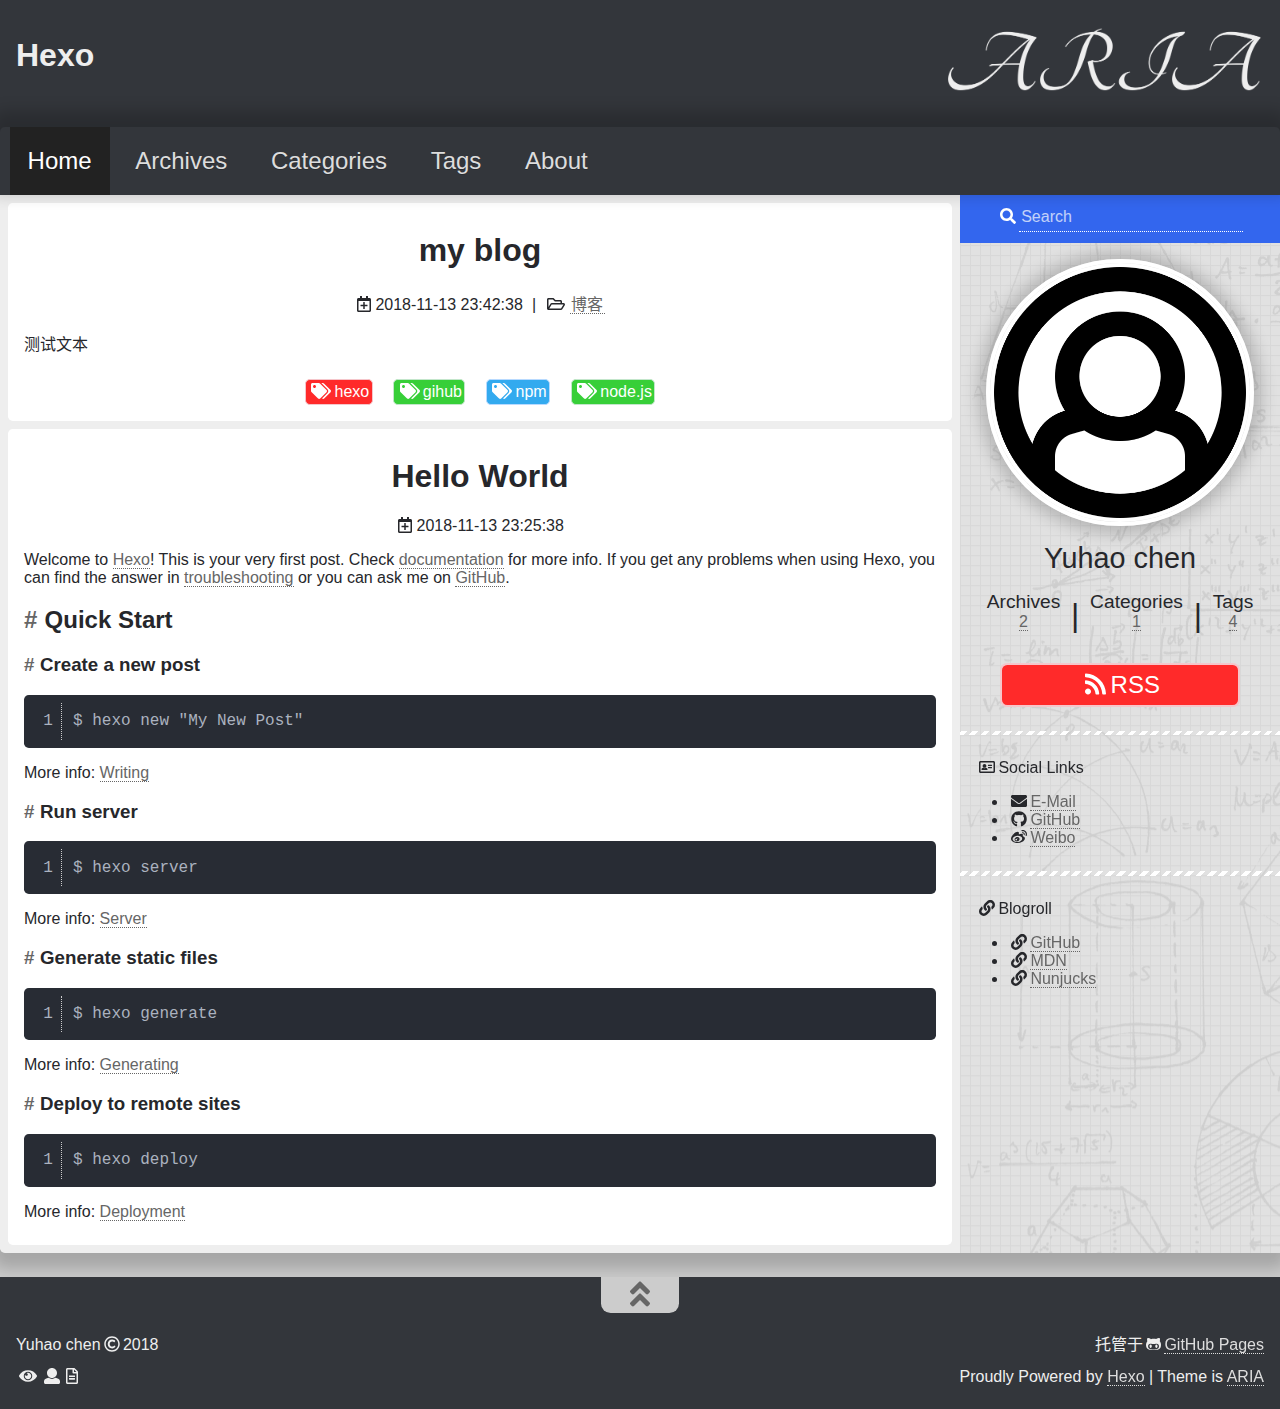
==== commit b2f66ef6: "Site updated: 2018-11-14 17:47:39" ====
--- a/index.html
+++ b/index.html
@@ -1,812 +1,364 @@
 <!DOCTYPE html>
-
-
-
-  
-
-
-<html class="theme-next pisces use-motion" lang="zh-Hans">
-<head><meta name="generator" content="Hexo 3.8.0">
-  <meta charset="UTF-8">
-<meta http-equiv="X-UA-Compatible" content="IE=edge">
-<meta name="viewport" content="width=device-width, initial-scale=1, maximum-scale=1">
-<meta name="theme-color" content="#222">
-
-
-
-
-
-
-
-
-
-<meta http-equiv="Cache-Control" content="no-transform">
-<meta http-equiv="Cache-Control" content="no-siteapp">
-
-
-
-
-
-
-
-
-
-
-
-
-
-
-
-
-  
-  
-  <link href="/lib/fancybox/source/jquery.fancybox.css?v=2.1.5" rel="stylesheet" type="text/css">
-
-
-
-
-
-
-
-<link href="/lib/font-awesome/css/font-awesome.min.css?v=4.6.2" rel="stylesheet" type="text/css">
-
-<link href="/css/main.css?v=5.1.4" rel="stylesheet" type="text/css">
-
-
-  <link rel="apple-touch-icon" sizes="180x180" href="/images/apple-touch-icon-next.png?v=5.1.4">
-
-
-  <link rel="icon" type="image/png" sizes="32x32" href="/images/favicon-32x32-next.png?v=5.1.4">
-
-
-  <link rel="icon" type="image/png" sizes="16x16" href="/images/favicon-16x16-next.png?v=5.1.4">
-
-
-  <link rel="mask-icon" href="/images/logo.svg?v=5.1.4" color="#222">
-
-
-
-
-
-  <meta name="keywords" content="Hexo, NexT">
-
-
-
-
-
-
-
-
-
-
-<meta property="og:type" content="website">
-<meta property="og:title" content="Hexo">
-<meta property="og:url" content="http://yoursite.com/index.html">
-<meta property="og:site_name" content="Hexo">
-<meta property="og:locale" content="zh-Hans">
-<meta name="twitter:card" content="summary">
-<meta name="twitter:title" content="Hexo">
-
-
-
-<script type="text/javascript" id="hexo.configurations">
-  var NexT = window.NexT || {};
-  var CONFIG = {
-    root: '/',
-    scheme: 'Pisces',
-    version: '5.1.4',
-    sidebar: {"position":"left","display":"post","offset":12,"b2t":false,"scrollpercent":false,"onmobile":false},
-    fancybox: true,
-    tabs: true,
-    motion: {"enable":true,"async":false,"transition":{"post_block":"fadeIn","post_header":"slideDownIn","post_body":"slideDownIn","coll_header":"slideLeftIn","sidebar":"slideUpIn"}},
-    duoshuo: {
-      userId: '0',
-      author: '博主'
-    },
-    algolia: {
-      applicationID: '',
-      apiKey: '',
-      indexName: '',
-      hits: {"per_page":10},
-      labels: {"input_placeholder":"Search for Posts","hits_empty":"We didn't find any results for the search: ${query}","hits_stats":"${hits} results found in ${time} ms"}
-    }
-  };
-</script>
-
-
-
-  <link rel="canonical" href="http://yoursite.com/">
-
-
-
-
-
-  <title>Hexo</title>
-  
-
-
-
-
-
-
-
-
-</head>
-
-<body itemscope="" itemtype="http://schema.org/WebPage" lang="zh-Hans">
-
-  
-  
-    
-  
-
-  <div class="container sidebar-position-left 
-  page-home">
-    <div class="headband"></div>
-
-    <header id="header" class="header" itemscope="" itemtype="http://schema.org/WPHeader">
-      <div class="header-inner"><div class="site-brand-wrapper">
-  <div class="site-meta ">
-    
-
-    <div class="custom-logo-site-title">
-      <a href="/" class="brand" rel="start">
-        <span class="logo-line-before"><i></i></span>
-        <span class="site-title">Hexo</span>
-        <span class="logo-line-after"><i></i></span>
-      </a>
-    </div>
-      
-        <p class="site-subtitle"></p>
-      
-  </div>
-
-  <div class="site-nav-toggle">
-    <button>
-      <span class="btn-bar"></span>
-      <span class="btn-bar"></span>
-      <span class="btn-bar"></span>
-    </button>
-  </div>
+<html>
+  <head><meta name="generator" content="Hexo 3.8.0">
+    <meta charset="utf-8">
+    <meta http-equiv="X-UA-Compatible" content="IE=edge">
+    <meta name="viewport" content="width=device-width, initial-scale=1, maximum-scale=1">
+    
+    <meta name="theme-color" content="#33363b">
+    <meta name="msapplication-TileColor" content="#33363b">
+    
+    
+    
+    
+    <meta name="keywords" content="Life, ARIA, Hexo">
+    
+    
+    <link rel="apple-touch-icon" sizes="180x180" href="/favicons/apple-touch-icon.png">
+    
+    
+    <link rel="icon" type="image/png" sizes="192x192" href="/favicons/android-chrome-192x192.png">
+    
+    
+    <link rel="icon" type="image/png" sizes="32x32" href="/favicons/favicon-32x32.png">
+    
+    
+    <link rel="icon" type="image/png" sizes="16x16" href="/favicons/favicon-16x16.png">
+    
+    
+    <link rel="mask-icon" href="/favicons/safari-pinned-tab.svg" color="#33363b">
+    
+    
+    <link rel="manifest" href="/favicons/site.webmanifest">
+    
+    
+    <meta name="msapplication-config" content="/favicons/browserconfig.xml">
+    
+    
+    <link rel="alternate" href="/atom.xml" title="Hexo" type="application/atom+xml">
+    
+    
+    <link rel="shortcut icon" type="image/x-icon" href="/favicons/favicon.ico">
+    
+    
+    <link rel="stylesheet" type="text/css" href="/css/normalize.css">
+    <link rel="stylesheet" type="text/css" href="/css/index.css">
+    
+    <link rel="stylesheet" type="text/css" href="/css/sidebar.css">
+    
+    
+<link rel="stylesheet" type="text/css" href="/css/page.css">
+<link rel="stylesheet" type="text/css" href="/css/post.css">
+
+    <link rel="stylesheet" type="text/css" href="/css/custom.css">
+    <link rel="stylesheet" type="text/css" href="/css/atom-one-dark.css">
+    <link rel="stylesheet" type="text/css" href="/css/lightgallery.min.css">
+    <script type="text/javascript" src="/js/jquery.min.js"></script>
+    <script defer type="text/javascript" src="/js/util.js"></script>
+    <script defer type="text/javascript" src="/js/scrollspy.js"></script>
+    <script defer type="text/javascript" src="/js/fontawesome-all.min.js"></script>
+    <script defer type="text/javascript" src="/js/lightgallery.min.js"></script>
+    <script defer type="text/javascript" src="/js/lg-fullscreen.min.js"></script>
+    <script defer type="text/javascript" src="/js/lg-hash.min.js"></script>
+    <script defer type="text/javascript" src="/js/lg-pager.min.js"></script>
+    <script defer type="text/javascript" src="/js/lg-thumbnail.min.js"></script>
+    <script defer type="text/javascript" src="/js/lg-zoom.min.js"></script>
+    
+    <script defer src="/js/busuanzi.pure.mini.js"></script>
+    
+    
+    <script defer type="text/javascript" src="/js/search.js"></script>
+    <script type="text/javascript">
+    $(document).ready(function () {
+      var searchPath = "search.xml";
+      if (searchPath.length === 0) {
+        searchPath = "search.xml";
+      }
+      var path = "/" + searchPath;
+      searchFunc(path, "search-input", "search-result");
+    });
+    </script>
+    
+    
+    <script defer type="text/javascript" src="/js/index.js"></script>
+    
+    <script defer type="text/javascript" src="/js/custom.js"></script>
+    <title>Hexo</title>
+  </head>
+  <body itemscope="" itemtype="http://schema.org/WebPage" lang="zh-CN" data-spy="scroll" data-target=".list-group">
+    
+<header id="header" class="header" style="background: #33363b;">
+  <div class="container">
+    <div class="header-container">
+      <div class="header-title">
+        <h1 class="title"><a href="/">Hexo</a></h1>
+        <h2 class="subtitle"></h2>
+      </div>
+      
+      <div class="logo">
+        <img src="/images/logo.png" alt="logo">
+      </div>
+      
+    </div>
+    <nav id="nav" class="nav">
+      <a id="nav-toggle" class="nav-toggle" aria-hidden="true"><i class="fas fa-bars" aria-label="Toggle Navbar"></i></a>
+      <ul id="menu" role="menubar" aria-hidden="false">
+        
+        <li role="menuitem"><a href="/" class="current">Home</a></li>
+        
+        <li role="menuitem"><a href="/archives/">Archives</a></li>
+        
+        <li role="menuitem"><a href="/categories/">Categories</a></li>
+        
+        <li role="menuitem"><a href="/tags/">Tags</a></li>
+        
+        <li role="menuitem"><a href="/about/">About</a></li>
+        
+      </ul>
+    </nav>
+  </div>
+</header>
+
+
+    <main id="main" class="main">
+      <div class="container">
+        <div class="main-container">
+          <div class="content">
+            
+
+<div id="index" class="index page">
+  
+  <article class="article post card" itemscope="" itemtype="http://schema.org/Article">
+    <div class="post-block">
+      <link itemprop="mainEntityOfPage" href="http://yoursite.com/2018/11/13/my-blog/">
+      <span hidden itemprop="author" itemscope="" itemtype="http://schema.org/Person">
+        <meta itemprop="name" content="Yuhao chen">
+        <meta itemprop="description" content="">
+        <meta itemprop="image" content="/images/avatar.png">
+      </span>
+      <span hidden itemprop="publisher" itemscope="" itemtype="http://schema.org/Organization">
+        <meta itemprop="name" content="Hexo">
+      </span>
+    </div>
+    <header class="post-header">
+      <h1 class="post-title" itemprop="name headline">
+        <a class="post-title-link post-title-link-external" href="/2018/11/13/my-blog/" itemprop="url">my blog</a>
+      </h1>
+      <div class="post-meta">
+        
+        <span class="post-date">
+          <i class="far fa-calendar-plus"></i><span><time title="post-date" itemprop="dateCreated datePublished" datetime="2018-11-13T23:42:38+08:00">2018-11-13 23:42:38</time></span>
+        </span>
+        
+        
+        
+        <span class="post-meta-divider divider">|</span>
+        
+        <span class="post-categories">
+          
+          <i class="far fa-folder-open"></i><span itemprop="about" itemscope="" itemtype="http://schema.org/Thing"><a href="/categories/博客/" itemprop="url" rel="index"><span itemprop="name">博客</span></a></span>
+        </span>
+        
+        
+      </div>
+    </header>
+    <main class="post-main" itemprop="articleBody">
+      
+      <p>测试文本</p>
+
+      
+    </main>
+    <footer class="post-footer">
+      
+      <div class="post-tags">
+        
+        <a class="post-tag button" href="/tags/hexo/" rel="tag"><i class="fas fa-tags"></i>hexo</a>
+        
+        <a class="post-tag button" href="/tags/gihub/" rel="tag"><i class="fas fa-tags"></i>gihub</a>
+        
+        <a class="post-tag button" href="/tags/npm/" rel="tag"><i class="fas fa-tags"></i>npm</a>
+        
+        <a class="post-tag button" href="/tags/node-js/" rel="tag"><i class="fas fa-tags"></i>node.js</a>
+        
+      </div>
+      
+    </footer>
+  </article>
+  
+  <article class="article post card" itemscope="" itemtype="http://schema.org/Article">
+    <div class="post-block">
+      <link itemprop="mainEntityOfPage" href="http://yoursite.com/2018/11/13/hello-world/">
+      <span hidden itemprop="author" itemscope="" itemtype="http://schema.org/Person">
+        <meta itemprop="name" content="Yuhao chen">
+        <meta itemprop="description" content="">
+        <meta itemprop="image" content="/images/avatar.png">
+      </span>
+      <span hidden itemprop="publisher" itemscope="" itemtype="http://schema.org/Organization">
+        <meta itemprop="name" content="Hexo">
+      </span>
+    </div>
+    <header class="post-header">
+      <h1 class="post-title" itemprop="name headline">
+        <a class="post-title-link post-title-link-external" href="/2018/11/13/hello-world/" itemprop="url">Hello World</a>
+      </h1>
+      <div class="post-meta">
+        
+        <span class="post-date">
+          <i class="far fa-calendar-plus"></i><span><time title="post-date" itemprop="dateCreated datePublished" datetime="2018-11-13T23:25:38+08:00">2018-11-13 23:25:38</time></span>
+        </span>
+        
+        
+        
+      </div>
+    </header>
+    <main class="post-main" itemprop="articleBody">
+      
+      <p>Welcome to <a href="https://hexo.io/" target="_blank" rel="noopener">Hexo</a>! This is your very first post. Check <a href="https://hexo.io/docs/" target="_blank" rel="noopener">documentation</a> for more info. If you get any problems when using Hexo, you can find the answer in <a href="https://hexo.io/docs/troubleshooting.html" target="_blank" rel="noopener">troubleshooting</a> or you can ask me on <a href="https://github.com/hexojs/hexo/issues" target="_blank" rel="noopener">GitHub</a>.</p>
+<h2 id="Quick-Start"><a href="#Quick-Start" class="headerlink" title="Quick Start"></a>Quick Start</h2><h3 id="Create-a-new-post"><a href="#Create-a-new-post" class="headerlink" title="Create a new post"></a>Create a new post</h3><figure class="hljs highlight bash"><table><tr><td class="gutter"><pre><span class="line">1</span><br></pre></td><td class="code"><pre><span class="line">$ hexo new <span class="string">"My New Post"</span></span><br></pre></td></tr></table></figure>
+<p>More info: <a href="https://hexo.io/docs/writing.html" target="_blank" rel="noopener">Writing</a></p>
+<h3 id="Run-server"><a href="#Run-server" class="headerlink" title="Run server"></a>Run server</h3><figure class="hljs highlight bash"><table><tr><td class="gutter"><pre><span class="line">1</span><br></pre></td><td class="code"><pre><span class="line">$ hexo server</span><br></pre></td></tr></table></figure>
+<p>More info: <a href="https://hexo.io/docs/server.html" target="_blank" rel="noopener">Server</a></p>
+<h3 id="Generate-static-files"><a href="#Generate-static-files" class="headerlink" title="Generate static files"></a>Generate static files</h3><figure class="hljs highlight bash"><table><tr><td class="gutter"><pre><span class="line">1</span><br></pre></td><td class="code"><pre><span class="line">$ hexo generate</span><br></pre></td></tr></table></figure>
+<p>More info: <a href="https://hexo.io/docs/generating.html" target="_blank" rel="noopener">Generating</a></p>
+<h3 id="Deploy-to-remote-sites"><a href="#Deploy-to-remote-sites" class="headerlink" title="Deploy to remote sites"></a>Deploy to remote sites</h3><figure class="hljs highlight bash"><table><tr><td class="gutter"><pre><span class="line">1</span><br></pre></td><td class="code"><pre><span class="line">$ hexo deploy</span><br></pre></td></tr></table></figure>
+<p>More info: <a href="https://hexo.io/docs/deployment.html" target="_blank" rel="noopener">Deployment</a></p>
+
+      
+    </main>
+    <footer class="post-footer">
+      
+    </footer>
+  </article>
+  
+  
+  
 </div>
 
-<nav class="site-nav">
-  
-
-  
-    <ul id="menu" class="menu">
-      
-        
-        <li class="menu-item menu-item-home">
-          <a href="/" rel="section">
-            
-              <i class="menu-item-icon fa fa-fw fa-home"></i> <br>
-            
-            首页
-          </a>
-        </li>
-      
-        
-        <li class="menu-item menu-item-about">
-          <a href="/about/" rel="section">
-            
-              <i class="menu-item-icon fa fa-fw fa-user"></i> <br>
-            
-            关于
-          </a>
-        </li>
-      
-        
-        <li class="menu-item menu-item-tags">
-          <a href="/tags/" rel="section">
-            
-              <i class="menu-item-icon fa fa-fw fa-tags"></i> <br>
-            
-            标签
-          </a>
-        </li>
-      
-        
-        <li class="menu-item menu-item-categories">
-          <a href="/categories/" rel="section">
-            
-              <i class="menu-item-icon fa fa-fw fa-th"></i> <br>
-            
-            分类
-          </a>
-        </li>
-      
-        
-        <li class="menu-item menu-item-archives">
-          <a href="/archives/" rel="section">
-            
-              <i class="menu-item-icon fa fa-fw fa-archive"></i> <br>
-            
-            归档
-          </a>
-        </li>
-      
-        
-        <li class="menu-item menu-item-schedule">
-          <a href="/schedule/" rel="section">
-            
-              <i class="menu-item-icon fa fa-fw fa-calendar"></i> <br>
-            
-            日程表
-          </a>
-        </li>
-      
-        
-        <li class="menu-item menu-item-sitemap">
-          <a href="/sitemap.xml" rel="section">
-            
-              <i class="menu-item-icon fa fa-fw fa-sitemap"></i> <br>
-            
-            站点地图
-          </a>
-        </li>
-      
-        
-        <li class="menu-item menu-item-commonweal">
-          <a href="/404/" rel="section">
-            
-              <i class="menu-item-icon fa fa-fw fa-heartbeat"></i> <br>
-            
-            公益404
-          </a>
-        </li>
-      
-        
-        <li class="menu-item menu-item-something">
-          <a href="/something" rel="section">
-            
-              <i class="menu-item-icon fa fa-fw fa-question-circle"></i> <br>
-            
-            something
-          </a>
-        </li>
-      
-
-      
-    </ul>
-  
-
-  
-</nav>
-
-
-
- </div>
-    </header>
-
-    <main id="main" class="main">
-      <div class="main-inner">
-        <div class="content-wrap">
-          <div id="content" class="content">
-            
-  <section id="posts" class="posts-expand">
-    
-      
-
-  
-
-  
-  
-  
-
-  <article class="post post-type-normal" itemscope="" itemtype="http://schema.org/Article">
-  
-  
-  
-  <div class="post-block">
-    <link itemprop="mainEntityOfPage" href="http://yoursite.com/2018/11/13/my-blog/">
-
-    <span hidden itemprop="author" itemscope="" itemtype="http://schema.org/Person">
-      <meta itemprop="name" content="Yuhao chen">
-      <meta itemprop="description" content="">
-      <meta itemprop="image" content="/images/avatar.gif">
-    </span>
-
-    <span hidden itemprop="publisher" itemscope="" itemtype="http://schema.org/Organization">
-      <meta itemprop="name" content="Hexo">
-    </span>
-
-    
-      <header class="post-header">
-
-        
-        
-          <h1 class="post-title" itemprop="name headline">
-                
-                <a class="post-title-link" href="/2018/11/13/my-blog/" itemprop="url">my blog</a></h1>
-        
-
-        <div class="post-meta">
-          <span class="post-time">
-            
-              <span class="post-meta-item-icon">
-                <i class="fa fa-calendar-o"></i>
-              </span>
-              
-                <span class="post-meta-item-text">发表于</span>
-              
-              <time title="创建于" itemprop="dateCreated datePublished" datetime="2018-11-13T23:42:38+08:00">
-                2018-11-13
-              </time>
-            
-
-            
-
-            
-          </span>
-
-          
-
-          
-            
-          
-
-          
-          
-
-          
-
-          
-
-          
-
-        </div>
-      </header>
-    
-
-    
-    
-    
-    <div class="post-body" itemprop="articleBody">
-
-      
-      
-
-      
-        
-          
-            
-          
-        
-      
-    </div>
-    
-    
-    
-
-    
-
-    
-
-    
-
-    <footer class="post-footer">
-      
-
-      
-
-      
-
-      
-      
-        <div class="post-eof"></div>
-      
-    </footer>
-  </div>
-  
-  
-  
-  </article>
-
-
-    
-      
-
-  
-
-  
-  
-  
-
-  <article class="post post-type-normal" itemscope="" itemtype="http://schema.org/Article">
-  
-  
-  
-  <div class="post-block">
-    <link itemprop="mainEntityOfPage" href="http://yoursite.com/2018/11/13/hello-world/">
-
-    <span hidden itemprop="author" itemscope="" itemtype="http://schema.org/Person">
-      <meta itemprop="name" content="Yuhao chen">
-      <meta itemprop="description" content="">
-      <meta itemprop="image" content="/images/avatar.gif">
-    </span>
-
-    <span hidden itemprop="publisher" itemscope="" itemtype="http://schema.org/Organization">
-      <meta itemprop="name" content="Hexo">
-    </span>
-
-    
-      <header class="post-header">
-
-        
-        
-          <h1 class="post-title" itemprop="name headline">
-                
-                <a class="post-title-link" href="/2018/11/13/hello-world/" itemprop="url">Hello World</a></h1>
-        
-
-        <div class="post-meta">
-          <span class="post-time">
-            
-              <span class="post-meta-item-icon">
-                <i class="fa fa-calendar-o"></i>
-              </span>
-              
-                <span class="post-meta-item-text">发表于</span>
-              
-              <time title="创建于" itemprop="dateCreated datePublished" datetime="2018-11-13T23:25:38+08:00">
-                2018-11-13
-              </time>
-            
-
-            
-
-            
-          </span>
-
-          
-
-          
-            
-          
-
-          
-          
-
-          
-
-          
-
-          
-
-        </div>
-      </header>
-    
-
-    
-    
-    
-    <div class="post-body" itemprop="articleBody">
-
-      
-      
-
-      
-        
-          
-            <p>Welcome to <a href="https://hexo.io/" target="_blank" rel="noopener">Hexo</a>! This is your very first post. Check <a href="https://hexo.io/docs/" target="_blank" rel="noopener">documentation</a> for more info. If you get any problems when using Hexo, you can find the answer in <a href="https://hexo.io/docs/troubleshooting.html" target="_blank" rel="noopener">troubleshooting</a> or you can ask me on <a href="https://github.com/hexojs/hexo/issues" target="_blank" rel="noopener">GitHub</a>.</p>
-<h2 id="Quick-Start"><a href="#Quick-Start" class="headerlink" title="Quick Start"></a>Quick Start</h2><h3 id="Create-a-new-post"><a href="#Create-a-new-post" class="headerlink" title="Create a new post"></a>Create a new post</h3><figure class="highlight bash"><table><tr><td class="gutter"><pre><span class="line">1</span><br></pre></td><td class="code"><pre><span class="line">$ hexo new <span class="string">"My New Post"</span></span><br></pre></td></tr></table></figure>
-<p>More info: <a href="https://hexo.io/docs/writing.html" target="_blank" rel="noopener">Writing</a></p>
-<h3 id="Run-server"><a href="#Run-server" class="headerlink" title="Run server"></a>Run server</h3><figure class="highlight bash"><table><tr><td class="gutter"><pre><span class="line">1</span><br></pre></td><td class="code"><pre><span class="line">$ hexo server</span><br></pre></td></tr></table></figure>
-<p>More info: <a href="https://hexo.io/docs/server.html" target="_blank" rel="noopener">Server</a></p>
-<h3 id="Generate-static-files"><a href="#Generate-static-files" class="headerlink" title="Generate static files"></a>Generate static files</h3><figure class="highlight bash"><table><tr><td class="gutter"><pre><span class="line">1</span><br></pre></td><td class="code"><pre><span class="line">$ hexo generate</span><br></pre></td></tr></table></figure>
-<p>More info: <a href="https://hexo.io/docs/generating.html" target="_blank" rel="noopener">Generating</a></p>
-<h3 id="Deploy-to-remote-sites"><a href="#Deploy-to-remote-sites" class="headerlink" title="Deploy to remote sites"></a>Deploy to remote sites</h3><figure class="highlight bash"><table><tr><td class="gutter"><pre><span class="line">1</span><br></pre></td><td class="code"><pre><span class="line">$ hexo deploy</span><br></pre></td></tr></table></figure>
-<p>More info: <a href="https://hexo.io/docs/deployment.html" target="_blank" rel="noopener">Deployment</a></p>
-
-          
-        
-      
-    </div>
-    
-    
-    
-
-    
-
-    
-
-    
-
-    <footer class="post-footer">
-      
-
-      
-
-      
-
-      
-      
-        <div class="post-eof"></div>
-      
-    </footer>
-  </div>
-  
-  
-  
-  </article>
-
-
-    
-  </section>
-
-  
-
-
           </div>
           
-
-
-          
-
-        </div>
-        
-          
-  
-  <div class="sidebar-toggle">
-    <div class="sidebar-toggle-line-wrap">
-      <span class="sidebar-toggle-line sidebar-toggle-line-first"></span>
-      <span class="sidebar-toggle-line sidebar-toggle-line-middle"></span>
-      <span class="sidebar-toggle-line sidebar-toggle-line-last"></span>
-    </div>
-  </div>
-
-  <aside id="sidebar" class="sidebar">
-    
-    <div class="sidebar-inner">
-
-      
-
-      
-
-      <section class="site-overview-wrap sidebar-panel sidebar-panel-active">
-        <div class="site-overview">
-          <div class="site-author motion-element" itemprop="author" itemscope="" itemtype="http://schema.org/Person">
-            
-              <p class="site-author-name" itemprop="name">Yuhao chen</p>
-              <p class="site-description motion-element" itemprop="description"></p>
-          </div>
-
-          <nav class="site-state motion-element">
-
-            
-              <div class="site-state-item site-state-posts">
-              
-                <a href="/archives/">
-              
-                  <span class="site-state-item-count">2</span>
-                  <span class="site-state-item-name">日志</span>
-                </a>
-              </div>
-            
-
-            
-
-            
-
-          </nav>
-
-          
-
-          
-
-          
-          
-
-          
-          
-
-          
-
-        </div>
-      </section>
-
-      
-
-      
-
-    </div>
-  </aside>
-
-
-        
+          
+          
+<aside class="sidebar" id="sidebar" style="background: url(/images/background.png);">
+  
+  <div class="search">
+    <div class="form-group">
+      <i class="fas fa-search"></i><input type="search" id="search-input" name="q" results="0" placeholder="Search" class="form-control">
+    </div>
+  </div>
+  <div class="search-result-box" id="search-result"></div>
+  
+  
+<div class="info sidebar-item" id="info">
+  
+  <img class="author-avatar" src="/images/avatar.png" alt="Yuhao chen">
+  
+  <h1 class="author-name">Yuhao chen</h1>
+  <h2 class="author-description"></h2>
+  <div class="site-count">
+    
+    <div class="archives-count">
+      <div class="site-count-title">Archives</div>
+      <div><a href="/archives/">2</a></div>
+    </div>
+    
+    
+    
+    <span class="site-count-divider divider">|</span>
+    
+    <div class="categories-count">
+      <div class="site-count-title">Categories</div>
+      <div><a href="/categories/">1</a></div>
+    </div>
+    
+    
+    
+    <span class="site-count-divider divider">|</span>
+    
+    <div class="tags-count">
+      <div class="site-count-title">Tags</div>
+      <div><a href="/tags/">4</a></div>
+    </div>
+    
+  </div>
+  
+  <div class="rss">
+    <a class="rss-link button sidebar-item" href="/atom.xml"><i class="fas fa-rss"></i>RSS</a>
+  </div>
+  
+</div>
+
+
+  <div class="sidebar-sticky">
+    
+    
+    <hr>
+    <div class="social-link sidebar-item">
+      <div><i class="far fa-address-card"></i>Social Links<p></p></div>
+      <ul>
+        
+        <li><i class="fas fa-envelope"></i><a href="mailto:youremail@youremailhost" target="_blank">E-Mail</a></li>
+        
+        <li><i class="fab fa-github"></i><a href="https://github.com/" target="_blank">GitHub</a></li>
+        
+        <li><i class="fab fa-weibo"></i><a href="https://weibo.com/" target="_blank">Weibo</a></li>
+        
+      </ul>
+    </div>
+    
+    
+    <hr>
+    <div class="blogroll sidebar-item">
+      <div><i class="fas fa-link"></i>Blogroll</div>
+      <ul>
+        
+        <li><i class="fas fa-link"></i><a href="https://github.com/" target="_blank">GitHub</a></li>
+        
+        <li><i class="fas fa-link"></i><a href="https://developer.mozilla.org/" target="_blank">MDN</a></li>
+        
+        <li><i class="fas fa-link"></i><a href="https://mozilla.github.io/nunjucks/" target="_blank">Nunjucks</a></li>
+        
+      </ul>
+    </div>
+    
+  </div>
+</aside>
+
+
+          
+        </div>
       </div>
     </main>
-
-    <footer id="footer" class="footer">
-      <div class="footer-inner">
-        <div class="copyright">&copy; <span itemprop="copyrightYear">2018</span>
-  <span class="with-love">
-    <i class="fa fa-user"></i>
-  </span>
-  <span class="author" itemprop="copyrightHolder">Yuhao chen</span>
-
-  
-</div>
-
-
-  <div class="powered-by">由 <a class="theme-link" target="_blank" href="https://hexo.io">Hexo</a> 强力驱动</div>
-
-
-
-  <span class="post-meta-divider">|</span>
-
-
-
-  <div class="theme-info">主题 &mdash; <a class="theme-link" target="_blank" href="https://github.com/iissnan/hexo-theme-next">NexT.Pisces</a> v5.1.4</div>
-
-
-
-
-        
-
-
-
-
-
-
-
-        
-      </div>
-    </footer>
-
-    
-      <div class="back-to-top">
-        <i class="fa fa-arrow-up"></i>
-        
-      </div>
-    
-
-    
-
-  </div>
-
-  
-
-<script type="text/javascript">
-  if (Object.prototype.toString.call(window.Promise) !== '[object Function]') {
-    window.Promise = null;
-  }
-</script>
-
-
-
-
-
-
-
-
-
-  
-
-
-
-
-
-
-
-
-
-
-
-
-  
-  
-    <script type="text/javascript" src="/lib/jquery/index.js?v=2.1.3"></script>
-  
-
-  
-  
-    <script type="text/javascript" src="/lib/fastclick/lib/fastclick.min.js?v=1.0.6"></script>
-  
-
-  
-  
-    <script type="text/javascript" src="/lib/jquery_lazyload/jquery.lazyload.js?v=1.9.7"></script>
-  
-
-  
-  
-    <script type="text/javascript" src="/lib/velocity/velocity.min.js?v=1.2.1"></script>
-  
-
-  
-  
-    <script type="text/javascript" src="/lib/velocity/velocity.ui.min.js?v=1.2.1"></script>
-  
-
-  
-  
-    <script type="text/javascript" src="/lib/fancybox/source/jquery.fancybox.pack.js?v=2.1.5"></script>
-  
-
-
-  
-
-
-  <script type="text/javascript" src="/js/src/utils.js?v=5.1.4"></script>
-
-  <script type="text/javascript" src="/js/src/motion.js?v=5.1.4"></script>
-
-
-
-  
-  
-
-
-  <script type="text/javascript" src="/js/src/affix.js?v=5.1.4"></script>
-
-  <script type="text/javascript" src="/js/src/schemes/pisces.js?v=5.1.4"></script>
-
-
-
-  
-
-  
-
-
-  <script type="text/javascript" src="/js/src/bootstrap.js?v=5.1.4"></script>
-
-
-
-  
-
-
-  
-
-
-
-
-	
-
-
-
-
-
-  
-
-
-
-
-
-  
-
-
-
-
-
-
-
-
-
-
-
-
-  
-
-
-
-
-
-  
-
-  
-
-  
-
-  
-  
-
-  
-
-  
-
-  
-
-</body>
+    
+<footer id="footer" class="footer" style="background: #33363b;">
+  <div class="container">
+    <div class="back-to-top">
+      <button id="back-to-top"><i class="fas fa-angle-double-up" aria-label="Back to Top"></i></button>
+    </div>
+    <div class="footer-container">
+      <div class="footer-left">
+        <div class="copyright">
+          <span class="author">Yuhao chen</span><span class="year"><i class="far fa-copyright"></i>2018</span>
+        </div>
+        
+        <div class="busuanzi">
+          <span id="busuanzi_container_site_pv"><i class="fas fa-eye" aria-label="Site Visit Count" aria-hidden="false"></i><span id="busuanzi_value_site_pv"></span></span><span id="busuanzi_container_site_uv"><i class="fas fa-user" aria-label="Site User Count" aria-hidden="false"></i><span id="busuanzi_value_site_uv"></span></span><span id="busuanzi_container_page_pv"><i class="far fa-file-alt"></i><span id="busuanzi_value_page_pv" aria-label="Page Click Count" aria-hidden="false"></span></span>
+        </div>
+        
+      </div>
+      <div class="footer-right">
+        <div class="custom-info">
+          
+          托管于<i class="fab fa-github-alt"></i><a href="https://pages.github.com/" target="_blank">GitHub Pages</a>
+          
+        </div>
+        <div class="powered-by">
+          Proudly Powered by <a href="https://hexo.io/" target="_blank">Hexo</a> | Theme is <a href="https://github.com/AlynxZhou/hexo-theme-aria/" target="_blank">ARIA</a>
+        </div>
+      </div>
+    </div>
+  </div>
+</footer>
+
+
+  </body>
 </html>
--- a/css/index.css
+++ b/css/index.css
@@ -0,0 +1,728 @@
+.header {
+  padding-bottom: 3em;
+  margin-bottom: 0;
+  background: #33363b;
+  color: #eee;
+}
+.header .header-container {
+  display: -webkit-box;
+  display: -moz-box;
+  display: -webkit-flex;
+  display: -ms-flexbox;
+  display: box;
+  display: flex;
+  -webkit-box-orient: horizontal;
+  -moz-box-orient: horizontal;
+  -o-box-orient: horizontal;
+  -webkit-flex-direction: row;
+  -ms-flex-direction: row;
+  flex-direction: row;
+  -webkit-box-pack: justify;
+  -moz-box-pack: justify;
+  -o-box-pack: justify;
+  -ms-flex-pack: justify;
+  -webkit-justify-content: space-between;
+  justify-content: space-between;
+  -webkit-box-align: center;
+  -moz-box-align: center;
+  -o-box-align: center;
+  -ms-flex-align: center;
+  -webkit-align-items: center;
+  align-items: center;
+  -webkit-box-lines: single;
+  -moz-box-lines: single;
+  -o-box-lines: single;
+  -webkit-flex-wrap: nowrap;
+  -ms-flex-wrap: nowrap;
+  flex-wrap: nowrap;
+  padding: 1em;
+}
+.header .header-container .header-title {
+  text-align: left;
+  width: 50%;
+  word-wrap: break-word;
+  -webkit-box-flex: 1;
+  -moz-box-flex: 1;
+  -o-box-flex: 1;
+  box-flex: 1;
+  -webkit-flex: 1 0 auto;
+  -ms-flex: 1 0 auto;
+  flex: 1 0 auto;
+  color: #eee;
+}
+.header .header-container .header-title a {
+  color: #eee;
+  text-decoration: none;
+  border-bottom: none;
+}
+.header .header-container .header-title a:hover {
+  color: #eee;
+  border-bottom: none;
+}
+.header .header-container .header-title a:active {
+  top: 0;
+}
+.header .header-container .header-title .title {
+  font: bold 2em Roboto, "Noto Sans", "Noto Sans CJK", Helvetica, Arial, sans-serif, "Roboto Slab", "Noto Serif", "Noto Serif CJK", Georgia, "Times New Roman", serif;
+  margin: 0 0 0.5em 0;
+}
+.header .header-container .header-title .subtitle {
+  font: italic 1.5em Roboto, "Noto Sans", "Noto Sans CJK", Helvetica, Arial, sans-serif, "Roboto Slab", "Noto Serif", "Noto Serif CJK", Georgia, "Times New Roman", serif;
+  margin: 0.5em 0 0 0;
+}
+.header .header-container .logo {
+  text-align: right;
+  width: 50%;
+  -webkit-box-flex: 1;
+  -moz-box-flex: 1;
+  -o-box-flex: 1;
+  box-flex: 1;
+  -webkit-flex: 1 0 auto;
+  -ms-flex: 1 0 auto;
+  flex: 1 0 auto;
+}
+.header .header-container .logo img {
+  display: inline-block;
+  max-width: 20em;
+  width: 100%;
+}
+@media (max-width: 40em) {
+  .header .header-container {
+    -webkit-box-direction: reverse;
+    -moz-box-direction: reverse;
+    -o-box-direction: reverse;
+    -webkit-box-orient: vertical;
+    -moz-box-orient: vertical;
+    -o-box-orient: vertical;
+    -webkit-flex-direction: column-reverse;
+    -ms-flex-direction: column-reverse;
+    flex-direction: column-reverse;
+  }
+  .header .header-container .header-title {
+    text-align: center;
+    width: auto;
+  }
+  .header .header-container .logo {
+    text-align: center;
+    width: auto;
+  }
+}
+.nav {
+  position: relative;
+  margin: 0;
+  padding: 0 0.5em;
+  background: #33363b;
+  -webkit-box-shadow: 0 -0.5em 1em 0.5em rgba(0,0,0,0.19);
+  box-shadow: 0 -0.5em 1em 0.5em rgba(0,0,0,0.19);
+  border-top-left-radius: 0.3em;
+  border-top-right-radius: 0.3em;
+  display: block;
+}
+.nav ul {
+  display: block;
+  list-style: none;
+  padding: 0;
+  margin: 0;
+}
+.nav ul li {
+  line-height: 2em;
+  position: relative;
+  text-align: center;
+  display: inline-block;
+  margin: 0 0.1em;
+}
+.nav ul li a {
+  position: relative;
+  display: block;
+  font-size: 1.5em;
+  padding: 0.75em;
+  color: #ddd;
+  text-decoration: none;
+  text-shadow: 0 0.05em rgba(0,0,0,0.2);
+  -webkit-transition: 0.2s ease-in;
+  -moz-transition: 0.2s ease-in;
+  -o-transition: 0.2s ease-in;
+  -ms-transition: 0.2s ease-in;
+  transition: 0.2s ease-in;
+  border-bottom: none;
+}
+.nav ul li a:hover {
+  color: #fff;
+  background: #252525;
+}
+.nav ul li a:active {
+  top: 0;
+}
+.nav ul li a.current {
+  color: #fff;
+  background: #222;
+}
+.nav .nav-toggle {
+  text-align: center;
+  font-size: 2em;
+  position: relative;
+  cursor: pointer;
+  color: #ddd;
+  display: none;
+  width: 100%;
+  text-align: center;
+  border-bottom: none;
+}
+.nav .nav-toggle:hover {
+  border-bottom: none;
+  color: #fff;
+}
+@media (max-width: 40em) {
+  .nav .nav-toggle {
+    display: block;
+  }
+  .nav ul {
+    display: none;
+  }
+  .nav ul li {
+    display: block;
+    text-align: center;
+    margin: 0.1em 0;
+  }
+  .nav ul li a {
+    position: relative;
+    border-bottom: none;
+  }
+  .nav ul li a:hover {
+    color: #fff;
+    background: #252525;
+  }
+}
+.main {
+  font: 16px Roboto, "Noto Sans", "Noto Sans CJK", Helvetica, Arial, sans-serif, "Roboto Slab", "Noto Serif", "Noto Serif CJK", Georgia, "Times New Roman", serif;
+  margin-top: -3em;
+}
+.main .main-container {
+  width: auto;
+  background: #eee;
+  -webkit-box-sizing: border-box;
+  -moz-box-sizing: border-box;
+  box-sizing: border-box;
+  -webkit-box-shadow: 0 0.5em 1em 0.5em rgba(0,0,0,0.19);
+  box-shadow: 0 0.5em 1em 0.5em rgba(0,0,0,0.19);
+  border-bottom-left-radius: 0.3em;
+  border-bottom-right-radius: 0.3em;
+  display: -webkit-box;
+  display: -moz-box;
+  display: -webkit-flex;
+  display: -ms-flexbox;
+  display: box;
+  display: flex;
+  -webkit-box-pack: justify;
+  -moz-box-pack: justify;
+  -o-box-pack: justify;
+  -ms-flex-pack: justify;
+  -webkit-justify-content: space-between;
+  justify-content: space-between;
+  -webkit-box-align: stretch;
+  -moz-box-align: stretch;
+  -o-box-align: stretch;
+  -ms-flex-align: stretch;
+  -webkit-align-items: stretch;
+  align-items: stretch;
+  -webkit-box-lines: single;
+  -moz-box-lines: single;
+  -o-box-lines: single;
+  -webkit-flex-wrap: nowrap;
+  -ms-flex-wrap: nowrap;
+  flex-wrap: nowrap;
+  padding: 0;
+}
+.main .main-container .content {
+  -webkit-box-flex: 1;
+  -moz-box-flex: 1;
+  -o-box-flex: 1;
+  box-flex: 1;
+  -webkit-flex: 1 0 auto;
+  -ms-flex: 1 0 auto;
+  flex: 1 0 auto;
+  width: 75%;
+}
+@media (max-width: 60em) {
+  .main .main-container {
+    -webkit-box-orient: vertical;
+    -moz-box-orient: vertical;
+    -o-box-orient: vertical;
+    -webkit-flex-direction: column;
+    -ms-flex-direction: column;
+    flex-direction: column;
+  }
+  .main .main-container .content {
+    width: 100%;
+  }
+}
+.footer {
+  background: #33363b;
+  color: #eee;
+  margin-top: 1.5em;
+}
+.footer .footer-container {
+  width: auto;
+  word-wrap: break-word;
+  line-height: 2em;
+  padding: 1em;
+  display: -webkit-box;
+  display: -moz-box;
+  display: -webkit-flex;
+  display: -ms-flexbox;
+  display: box;
+  display: flex;
+  -webkit-box-orient: horizontal;
+  -moz-box-orient: horizontal;
+  -o-box-orient: horizontal;
+  -webkit-flex-direction: row;
+  -ms-flex-direction: row;
+  flex-direction: row;
+  -webkit-box-pack: justify;
+  -moz-box-pack: justify;
+  -o-box-pack: justify;
+  -ms-flex-pack: justify;
+  -webkit-justify-content: space-between;
+  justify-content: space-between;
+  -webkit-box-align: end;
+  -moz-box-align: end;
+  -o-box-align: end;
+  -ms-flex-align: end;
+  -webkit-align-items: flex-end;
+  align-items: flex-end;
+  -webkit-box-lines: single;
+  -moz-box-lines: single;
+  -o-box-lines: single;
+  -webkit-flex-wrap: nowrap;
+  -ms-flex-wrap: nowrap;
+  flex-wrap: nowrap;
+}
+.footer .footer-container .footer-left {
+  -webkit-box-flex: 1;
+  -moz-box-flex: 1;
+  -o-box-flex: 1;
+  box-flex: 1;
+  -webkit-flex: 1 0 auto;
+  -ms-flex: 1 0 auto;
+  flex: 1 0 auto;
+  text-align: left;
+  width: 50%;
+}
+.footer .footer-container .footer-right {
+  -webkit-box-flex: 1;
+  -moz-box-flex: 1;
+  -o-box-flex: 1;
+  box-flex: 1;
+  -webkit-flex: 1 0 auto;
+  -ms-flex: 1 0 auto;
+  flex: 1 0 auto;
+  text-align: right;
+  width: 50%;
+}
+.footer .footer-container .footer-right .custom-info {
+  width: 100%;
+  word-wrap: break-word;
+}
+.footer a {
+  position: relative;
+  color: #ddd;
+  text-decoration: none;
+  border-bottom: 0.05em dotted #ddd;
+  -webkit-transition: 0.3s ease-in-out;
+  -moz-transition: 0.3s ease-in-out;
+  -o-transition: 0.3s ease-in-out;
+  -ms-transition: 0.3s ease-in-out;
+  transition: 0.3s ease-in-out;
+}
+.footer a:hover {
+  color: #fff;
+  border-bottom: 0.05em solid #fff;
+}
+.footer a:active {
+  top: 0.1em;
+}
+.footer .back-to-top {
+  display: block;
+  text-align: center;
+}
+.footer .back-to-top button {
+  border: none;
+  outline: 0;
+  background: #ccc;
+  color: #666;
+  overflow: hidden;
+  display: inline-block;
+  margin: 0 auto;
+  padding: 0 0.7em;
+  cursor: pointer;
+  border-bottom-left-radius: 0.3em;
+  border-bottom-right-radius: 0.3em;
+  font-size: 2em;
+}
+.footer .back-to-top button:hover {
+  color: #36e;
+}
+@media (max-width: 40em) {
+  .footer .footer-container {
+    -webkit-box-direction: reverse;
+    -moz-box-direction: reverse;
+    -o-box-direction: reverse;
+    -webkit-box-orient: vertical;
+    -moz-box-orient: vertical;
+    -o-box-orient: vertical;
+    -webkit-flex-direction: column-reverse;
+    -ms-flex-direction: column-reverse;
+    flex-direction: column-reverse;
+    -webkit-box-align: stretch;
+    -moz-box-align: stretch;
+    -o-box-align: stretch;
+    -ms-flex-align: stretch;
+    -webkit-align-items: stretch;
+    align-items: stretch;
+  }
+  .footer .footer-container .footer-left {
+    text-align: center;
+    width: auto;
+  }
+  .footer .footer-container .footer-right {
+    text-align: center;
+    width: auto;
+  }
+}
+html,
+body,
+.container {
+  height: 100%;
+}
+::selection {
+  color: #222;
+  background: #cbeafb;
+}
+::-moz-selection {
+  color: #222;
+  background: #cbeafb;
+}
+::-webkit-scrollbar {
+  width: 0.4em;
+  height: 0.4em;
+}
+::-webkit-scrollbar-track {
+  background: 0 0;
+}
+::-webkit-scrollbar-thumb {
+  background: #999;
+  border-radius: 0.25em;
+}
+::-webkit-scrollbar-thumb:hover {
+  background: #666;
+}
+::-webkit-scrollbar-corner {
+  background: #535353;
+}
+::-webkit-scrollbar-resizer {
+  background: #ff6e00;
+}
+body {
+  color: #26272b;
+  background: #ccc;
+  font: 16px Roboto, "Noto Sans", "Noto Sans CJK", Helvetica, Arial, sans-serif, "Roboto Slab", "Noto Serif", "Noto Serif CJK", Georgia, "Times New Roman", serif;
+  word-wrap: break-word;
+  display: -webkit-box;
+  display: -moz-box;
+  display: -webkit-flex;
+  display: -ms-flexbox;
+  display: box;
+  display: flex;
+  min-height: 100%;
+  -webkit-box-orient: vertical;
+  -moz-box-orient: vertical;
+  -o-box-orient: vertical;
+  -webkit-flex-direction: column;
+  -ms-flex-direction: column;
+  flex-direction: column;
+}
+main {
+  -webkit-box-flex: 1;
+  -moz-box-flex: 1;
+  -o-box-flex: 1;
+  box-flex: 1;
+  -webkit-flex: 1 0 auto;
+  -ms-flex: 1 0 auto;
+  flex: 1 0 auto;
+}
+header,
+footer {
+  -webkit-box-flex: 0;
+  -moz-box-flex: 0;
+  -o-box-flex: 0;
+  box-flex: 0;
+  -webkit-flex: none;
+  -ms-flex: none;
+  flex: none;
+}
+.container {
+  padding: 0;
+  max-width: 80em;
+  width: 100%;
+  margin: 0 auto;
+}
+ol,
+ul {
+  padding-left: 2em;
+}
+a {
+  position: relative;
+  color: #666;
+  text-decoration: none;
+  border-bottom: 0.05em dotted #666;
+  -webkit-transition: 0.3s ease-in-out;
+  -moz-transition: 0.3s ease-in-out;
+  -o-transition: 0.3s ease-in-out;
+  -ms-transition: 0.3s ease-in-out;
+  transition: 0.3s ease-in-out;
+}
+a:hover {
+  color: #36e;
+  border-bottom: 0.05em solid #36e;
+}
+a:active {
+  top: 0.1em;
+}
+a.gallery-item,
+a.img-link {
+  border-bottom: none;
+  display: block;
+  margin: 1em 0 0 0;
+  text-align: center;
+}
+a.gallery-item img,
+a.img-link img {
+  -webkit-transition: 0.3s ease-in-out;
+  -moz-transition: 0.3s ease-in-out;
+  -o-transition: 0.3s ease-in-out;
+  -ms-transition: 0.3s ease-in-out;
+  transition: 0.3s ease-in-out;
+  border: 0.15em solid #ccc;
+}
+a.gallery-item:hover,
+a.img-link:hover {
+  border-bottom: none;
+}
+a.gallery-item:hover img,
+a.img-link:hover img {
+  -webkit-box-shadow: 0 0 1em 0.5em rgba(0,0,0,0.19);
+  box-shadow: 0 0 1em 0.5em rgba(0,0,0,0.19);
+}
+.caption {
+  color: #666;
+  display: block;
+  text-align: center;
+  margin: 0 0 1em 0;
+}
+a.button,
+button.button {
+  position: relative;
+  -webkit-transition: 0.3s ease-in-out;
+  -moz-transition: 0.3s ease-in-out;
+  -o-transition: 0.3s ease-in-out;
+  -ms-transition: 0.3s ease-in-out;
+  transition: 0.3s ease-in-out;
+  text-decoration: none;
+  border-radius: 0.3em;
+  -webkit-transform-origin: 50%;
+  -moz-transform-origin: 50%;
+  -o-transform-origin: 50%;
+  -ms-transform-origin: 50%;
+  transform-origin: 50%;
+  border-bottom: none;
+  -webkit-box-sizing: border-box;
+  -moz-box-sizing: border-box;
+  box-sizing: border-box;
+  color: #fff;
+  background: #999;
+  border: 0.1em solid #ddd;
+}
+a.button:hover,
+button.button:hover {
+  -webkit-box-shadow: 0 0 1em 0.5em rgba(0,0,0,0.19);
+  box-shadow: 0 0 1em 0.5em rgba(0,0,0,0.19);
+}
+a.button:active,
+button.button:active {
+  top: 0.1em;
+}
+img {
+  width: 90%;
+  text-align: center;
+}
+hr {
+  height: 0.3em;
+  border: none;
+  margin: 1.5em 0;
+  width: 100%;
+  -webkit-box-sizing: content-box;
+  -moz-box-sizing: content-box;
+  box-sizing: content-box;
+  background: -webkit-repeating-linear-gradient(135deg, #ccc, #ccc 0.25em, transparent 0.25em, transparent 0.5em);
+  background: -moz-repeating-linear-gradient(135deg, #ccc, #ccc 0.25em, transparent 0.25em, transparent 0.5em);
+  background: -o-repeating-linear-gradient(135deg, #ccc, #ccc 0.25em, transparent 0.25em, transparent 0.5em);
+  background: -ms-repeating-linear-gradient(135deg, #ccc, #ccc 0.25em, transparent 0.25em, transparent 0.5em);
+  background: repeating-linear-gradient(-45deg, #ccc, #ccc 0.25em, transparent 0.25em, transparent 0.5em);
+}
+article table {
+  margin: 1em auto;
+  border-spacing: 0;
+  border-collapse: collapse;
+}
+article table thead tr {
+  background: #fff;
+}
+article table thead tr th {
+  padding: 0.4em 0.7em;
+  border: 0.1em solid #999;
+}
+article table tbody tr {
+  background: #eee;
+}
+article table tbody tr td {
+  padding: 0.4em 0.7em;
+  border: 0.1em solid #ddd;
+}
+article table tbody tr td:nth-child(2n) {
+  background: #fff;
+}
+article table tbody tr:nth-child(2n) {
+  background: #fff;
+}
+article table tbody tr:nth-child(2n) td {
+  padding: 0.4em 0.7em;
+  border: 0.1em solid #ddd;
+}
+article table tbody tr:nth-child(2n) td:nth-child(2n) {
+  background: #eee;
+}
+code {
+  margin: 0.05em 0.05em;
+  color: #fc6423;
+  padding: 0.125em 0.25em;
+  overflow: auto;
+  word-wrap: break-word;
+  border-radius: 0.3em;
+  font-family: Monaco, Menlo, "Roboto Mono", Consolas, monospace, Roboto, "Noto Sans", "Noto Sans CJK", Helvetica, Arial, sans-serif, "Roboto Slab", "Noto Serif", "Noto Serif CJK", Georgia, "Times New Roman", serif;
+  font-size: 16px;
+  background: #f8f8f8;
+  -webkit-font-feature-settings: "liga" 0; /* No variation */
+  -moz-font-feature-settings: "liga=0"; /* Firefox 4.0 to 14.0 */
+  -moz-font-feature-settings: "liga" 0; /* Firefox 15.0 onwards */
+  -moz-font-feature-settings: "liga" 0; /* Firefox 15.0 onwards explicitly set feature values */
+  font-feature-settings: "liga" 0; /* No variation */
+}
+figure {
+  overflow: auto;
+  border-radius: 0.3em;
+  padding: 0.5em;
+  margin: 1em 0;
+  -webkit-font-feature-settings: "liga" 0; /* No variation */
+  -moz-font-feature-settings: "liga=0"; /* Firefox 4.0 to 14.0 */
+  -moz-font-feature-settings: "liga" 0; /* Firefox 15.0 onwards */
+  -moz-font-feature-settings: "liga" 0; /* Firefox 15.0 onwards explicitly set feature values */
+  font-feature-settings: "liga" 0; /* No variation */
+}
+figure table {
+  margin: 0;
+}
+figure table tbody tr {
+  background: transparent;
+}
+figure table tbody tr td {
+  border: none;
+}
+figure table tbody tr td:nth-child(2n) {
+  background: transparent;
+}
+figure table tbody tr td.gutter {
+  text-align: right;
+  padding-right: 0.5em;
+  border-right: 0.1em dotted #ccc;
+}
+figure table tbody tr td pre {
+  font-family: Monaco, Menlo, "Roboto Mono", Consolas, monospace, Roboto, "Noto Sans", "Noto Sans CJK", Helvetica, Arial, sans-serif, "Roboto Slab", "Noto Serif", "Noto Serif CJK", Georgia, "Times New Roman", serif;
+  font-size: 16px;
+  line-height: 1.5em;
+  padding: 0;
+  margin: 0;
+}
+figure table tbody tr td pre code.text {
+  padding-left: 0.5em;
+}
+blockquote {
+  margin: 1em 0;
+  word-wrap: break-word;
+  padding: 0 1em;
+  border-left: 0.25em solid #ccc;
+  color: #666;
+}
+blockquote p {
+  color: #666;
+  padding: 0;
+  margin: 0;
+}
+.centerquote {
+  margin: 1em 0;
+  padding: 0.5em 1em;
+  border-left: none;
+  border-top: 0.2em solid #ccc;
+  border-bottom: 0.2em solid #ccc;
+  text-align: center;
+  color: #666;
+  word-wrap: break-word;
+}
+.centerquote p,
+.centerquote div {
+  text-align: center;
+}
+.alert-red,
+.alert-green,
+.alert-blue {
+  text-align: center;
+  margin: 1em 0;
+  padding: 0.5em;
+  border-radius: 0.3em;
+}
+.alert-red {
+  color: #721c24;
+  border: 0.1em solid #f5c6cb;
+  background-color: #f8d7da;
+}
+.alert-green {
+  color: #155724;
+  border: 0.1em solid #c3e6cb;
+  background-color: #d4edda;
+}
+.alert-blue {
+  color: #004085;
+  border: 0.1em solid #b8daff;
+  background-color: #cce5ff;
+}
+.card {
+  display: block;
+  background: #fff;
+  -webkit-transition: 0.2s ease-in-out;
+  -moz-transition: 0.2s ease-in-out;
+  -o-transition: 0.2s ease-in-out;
+  -ms-transition: 0.2s ease-in-out;
+  transition: 0.2s ease-in-out;
+  -webkit-box-sizing: border-box;
+  -moz-box-sizing: border-box;
+  box-sizing: border-box;
+  border-radius: 0.3em;
+  padding: 0.5em 1em;
+  margin: 0.5em;
+}
+.card:hover {
+  -webkit-box-shadow: 0 0 1em 0.5em rgba(0,0,0,0.19);
+  box-shadow: 0 0 1em 0.5em rgba(0,0,0,0.19);
+}
+.svg-inline--fa {
+  margin: 0 0.2em;
+}
--- a/css/sidebar.css
+++ b/css/sidebar.css
@@ -0,0 +1,213 @@
+.info {
+  text-align: center;
+}
+.info .author-avatar {
+  width: 90%;
+  display: block;
+  margin: 1em auto;
+  border: 0.3em solid #fff;
+  border-radius: 50%;
+  -webkit-box-shadow: 0 0 1em 0.5em rgba(0,0,0,0.19);
+  box-shadow: 0 0 1em 0.5em rgba(0,0,0,0.19);
+  -webkit-transition: 1s ease-in-out;
+  -moz-transition: 1s ease-in-out;
+  -o-transition: 1s ease-in-out;
+  -ms-transition: 1s ease-in-out;
+  transition: 1s ease-in-out;
+}
+.info .author-avatar:hover {
+  -webkit-transform: rotateY(720deg);
+  -moz-transform: rotateY(720deg);
+  -o-transform: rotateY(720deg);
+  -ms-transform: rotateY(720deg);
+  transform: rotateY(720deg);
+}
+.info .author-name {
+  color: #26272b;
+  font-size: 1.8em;
+  font-weight: normal;
+  margin: 0.5em 0;
+}
+.info .author-description {
+  color: #444;
+  font-size: 1.2em;
+  font-weight: normal;
+  margin: 0.5em 0;
+}
+.info .site-count {
+  display: -webkit-box;
+  display: -moz-box;
+  display: -webkit-flex;
+  display: -ms-flexbox;
+  display: box;
+  display: flex;
+  -webkit-box-orient: horizontal;
+  -moz-box-orient: horizontal;
+  -o-box-orient: horizontal;
+  -webkit-flex-direction: row;
+  -ms-flex-direction: row;
+  flex-direction: row;
+  -webkit-box-pack: distribute;
+  -moz-box-pack: distribute;
+  -o-box-pack: distribute;
+  -ms-flex-pack: distribute;
+  -webkit-justify-content: space-around;
+  justify-content: space-around;
+  -webkit-box-align: stretch;
+  -moz-box-align: stretch;
+  -o-box-align: stretch;
+  -ms-flex-align: stretch;
+  -webkit-align-items: stretch;
+  align-items: stretch;
+  -webkit-box-lines: single;
+  -moz-box-lines: single;
+  -o-box-lines: single;
+  -webkit-flex-wrap: nowrap;
+  -ms-flex-wrap: nowrap;
+  flex-wrap: nowrap;
+  width: 100%;
+  margin: 1em 0;
+  text-align: center;
+  font-size: 1em;
+}
+.info .site-count div {
+  -webkit-box-flex: 1;
+  -moz-box-flex: 1;
+  -o-box-flex: 1;
+  box-flex: 1;
+  -webkit-flex: 1 0 auto;
+  -ms-flex: 1 0 auto;
+  flex: 1 0 auto;
+}
+.info .site-count .site-count-divider {
+  -webkit-box-flex: 0;
+  -moz-box-flex: 0;
+  -o-box-flex: 0;
+  box-flex: 0;
+  -webkit-flex: none;
+  -ms-flex: none;
+  flex: none;
+  line-height: 1.5em;
+  font-size: 2em;
+}
+.info .site-count .site-count-title {
+  margin: 0;
+  font-size: 1.2em;
+}
+.info .rss {
+  margin: 1em 0;
+  padding: 0;
+}
+.info .rss .rss-link {
+  display: block;
+  text-align: center;
+  font-size: 1.5em;
+  color: #fff;
+  background: #ff2a2a;
+  border: 0.1em solid #f5c6cb;
+  padding: 0.2em;
+  line-height: 1.25em;
+}
+.sidebar {
+  background: #ddd;
+  -webkit-box-flex: 1;
+  -moz-box-flex: 1;
+  -o-box-flex: 1;
+  box-flex: 1;
+  -webkit-flex: 1 0 auto;
+  -ms-flex: 1 0 auto;
+  flex: 1 0 auto;
+  width: 25%;
+  padding: 0;
+  word-wrap: break-word;
+}
+.sidebar .search {
+  height: 2.5em;
+  display: block;
+  text-align: center;
+  background: #36e;
+  color: #fff;
+  padding-top: 0.5em;
+}
+.sidebar .search input {
+  width: 70%;
+  height: 1.8em;
+  border: none;
+  border-bottom: 0.1em dotted #fff;
+  background: #36e;
+  color: #fff;
+  -webkit-transition: 0.3s ease-in-out;
+  -moz-transition: 0.3s ease-in-out;
+  -o-transition: 0.3s ease-in-out;
+  -ms-transition: 0.3s ease-in-out;
+  transition: 0.3s ease-in-out;
+}
+.sidebar .search input:focus {
+  outline: none;
+  border-bottom: 0.1em solid #fff;
+}
+.sidebar .search input::placeholder {
+  color: #fff;
+  opacity: 0.7;
+  -ms-filter: "progid:DXImageTransform.Microsoft.Alpha(Opacity=70)";
+  filter: alpha(opacity=70);
+}
+.sidebar .search-result-box {
+  background: #fff;
+  word-wrap: break-word;
+  -webkit-transition: 0.3s ease-in-out;
+  -moz-transition: 0.3s ease-in-out;
+  -o-transition: 0.3s ease-in-out;
+  -ms-transition: 0.3s ease-in-out;
+  transition: 0.3s ease-in-out;
+}
+.sidebar .search-result-box .search-result-list {
+  margin-top: 0;
+  padding: 1em 1em 1em 2em;
+}
+.sidebar .search-result-box:hover {
+  -webkit-box-shadow: 0 0.5em 1em 0.5em rgba(0,0,0,0.19);
+  box-shadow: 0 0.5em 1em 0.5em rgba(0,0,0,0.19);
+}
+.sidebar .sidebar-item {
+  margin: 1em;
+}
+.sidebar .sidebar-sticky {
+  position: -webkit-sticky;
+  position: sticky;
+  top: 0;
+  padding-bottom: 1em;
+}
+.sidebar .post-toc .toc-link.active {
+  color: #36e;
+  border-bottom: 0.05em solid #36e;
+}
+.sidebar hr {
+  background: -webkit-repeating-linear-gradient(135deg, #fff, #fff 0.25em, transparent 0.25em, transparent 0.5em);
+  background: -moz-repeating-linear-gradient(135deg, #fff, #fff 0.25em, transparent 0.25em, transparent 0.5em);
+  background: -o-repeating-linear-gradient(135deg, #fff, #fff 0.25em, transparent 0.25em, transparent 0.5em);
+  background: -ms-repeating-linear-gradient(135deg, #fff, #fff 0.25em, transparent 0.25em, transparent 0.5em);
+  background: repeating-linear-gradient(-45deg, #fff, #fff 0.25em, transparent 0.25em, transparent 0.5em);
+}
+@media (max-width: 60em) {
+  .sidebar {
+    width: 100%;
+  }
+  .sidebar .sidebar-item {
+    text-align: center;
+  }
+  .sidebar .sidebar-item ul {
+    padding: 0;
+  }
+  .sidebar .sidebar-item ul li {
+    display: inline-block;
+    margin: 0.5em 1em;
+  }
+  .sidebar .sidebar-item .toc {
+    text-align: left;
+    display: inline-block;
+  }
+  .sidebar .sidebar-sticky {
+    position: static;
+  }
+}
--- a/css/page.css
+++ b/css/page.css
@@ -0,0 +1,152 @@
+.page .page-title {
+  text-align: center;
+}
+.page .page-counter {
+  text-align: center;
+}
+.page .category-list-link {
+  font-size: 1.2em;
+}
+.page .category-list-count {
+  font-size: 1.2em;
+  margin-left: 1em;
+}
+.page .pagination {
+  margin: 1em 0;
+  padding: 1em 0;
+  display: block;
+  text-align: center;
+  color: #666;
+}
+.page .pagination .page-number,
+.page .pagination .extend {
+  overflow: hidden;
+  font-size: 1.2em;
+  padding: 0.5em;
+  margin: 0 0.5em;
+  text-decoration: none;
+  border-bottom: 0.15em solid #666;
+  -webkit-transition: 0.3s ease-in-out;
+  -moz-transition: 0.3s ease-in-out;
+  -o-transition: 0.3s ease-in-out;
+  -ms-transition: 0.3s ease-in-out;
+  transition: 0.3s ease-in-out;
+}
+.page .pagination .page-number:hover,
+.page .pagination .extend:hover {
+  border-bottom: 0.15em solid #36e;
+}
+.page .pagination .page-number.current,
+.page .pagination .extend.current {
+  color: #36e;
+  border-bottom: 0.15em solid #36e;
+  border-top: 0.07em solid #36e;
+}
+.page .pagination .space {
+  font-size: 1em;
+  margin: 0 0.5em;
+  color: #666;
+}
+.page .page-nav {
+  margin: 1em;
+  padding: 1em 0;
+  display: -webkit-box;
+  display: -moz-box;
+  display: -webkit-flex;
+  display: -ms-flexbox;
+  display: box;
+  display: flex;
+  -webkit-box-orient: horizontal;
+  -moz-box-orient: horizontal;
+  -o-box-orient: horizontal;
+  -webkit-flex-direction: row;
+  -ms-flex-direction: row;
+  flex-direction: row;
+  -webkit-box-pack: justify;
+  -moz-box-pack: justify;
+  -o-box-pack: justify;
+  -ms-flex-pack: justify;
+  -webkit-justify-content: space-between;
+  justify-content: space-between;
+  -webkit-box-align: stretch;
+  -moz-box-align: stretch;
+  -o-box-align: stretch;
+  -ms-flex-align: stretch;
+  -webkit-align-items: stretch;
+  align-items: stretch;
+  -webkit-box-lines: single;
+  -moz-box-lines: single;
+  -o-box-lines: single;
+  -webkit-flex-wrap: nowrap;
+  -ms-flex-wrap: nowrap;
+  flex-wrap: nowrap;
+}
+.page .page-nav .page-nav-item {
+  -webkit-box-flex: 1;
+  -moz-box-flex: 1;
+  -o-box-flex: 1;
+  box-flex: 1;
+  -webkit-flex: 1 0 auto;
+  -ms-flex: 1 0 auto;
+  flex: 1 0 auto;
+  font-size: 1.2em;
+}
+.page .page-nav .page-nav-item a {
+  position: relative;
+  display: -webkit-inline-box;
+  display: -moz-inline-box;
+  display: -webkit-inline-flex;
+  display: -ms-inline-flexbox;
+  display: inline-box;
+  display: inline-flex;
+  -webkit-box-orient: horizontal;
+  -moz-box-orient: horizontal;
+  -o-box-orient: horizontal;
+  -webkit-flex-direction: row;
+  -ms-flex-direction: row;
+  flex-direction: row;
+  -webkit-box-lines: single;
+  -moz-box-lines: single;
+  -o-box-lines: single;
+  -webkit-flex-wrap: nowrap;
+  -ms-flex-wrap: nowrap;
+  flex-wrap: nowrap;
+  -webkit-box-align: center;
+  -moz-box-align: center;
+  -o-box-align: center;
+  -ms-flex-align: center;
+  -webkit-align-items: center;
+  align-items: center;
+  text-decoration: none;
+  border-bottom: none;
+}
+.page .page-nav .page-nav-item a span {
+  margin: 0.3em;
+}
+.page .page-nav .page-nav-item a:active {
+  top: 0.1em;
+}
+.page .page-nav .page-nav-next {
+  width: 45%;
+  text-align: left;
+}
+.page .page-nav .page-nav-next a {
+  -webkit-box-pack: start;
+  -moz-box-pack: start;
+  -o-box-pack: start;
+  -ms-flex-pack: start;
+  -webkit-justify-content: flex-start;
+  justify-content: flex-start;
+}
+.page .page-nav .page-nav-prev {
+  width: 45%;
+  text-align: right;
+}
+.page .page-nav .page-nav-prev a {
+  -webkit-box-pack: end;
+  -moz-box-pack: end;
+  -o-box-pack: end;
+  -ms-flex-pack: end;
+  -webkit-justify-content: flex-end;
+  justify-content: flex-end;
+}
--- a/css/post.css
+++ b/css/post.css
@@ -0,0 +1,109 @@
+.reward {
+  margin: 1em auto;
+  width: 90%;
+  text-align: center;
+  color: #444;
+}
+.reward .qr {
+  text-align: center;
+}
+.reward .qr div {
+  padding: 0.5em;
+  display: inline-block;
+}
+.reward .qr div img {
+  width: 10em;
+  display: inline-block;
+}
+.reward .qr div span {
+  display: block;
+}
+.reward .button {
+  cursor: pointer;
+  border: none;
+  outline: 0;
+  padding: 0em 0.5em;
+  margin: 0.5em 0;
+  background: #ff2a2a;
+  border: 0.1em solid #f5c6cb;
+  line-height: 2em;
+}
+.post .post-header {
+  text-align: center;
+}
+.post .post-header .post-title-simple {
+  margin: 0;
+}
+.post .post-header .post-title .post-title-link {
+  display: inline-block;
+  position: relative;
+  text-decoration: none;
+  border-bottom: none;
+  color: #26272b;
+}
+.post .post-header .post-title .post-title-link::after {
+  content: " ";
+  position: absolute;
+  width: 100%;
+  height: 0.1em;
+  bottom: 0;
+  left: 0;
+  background: #26272b;
+  visibility: hidden;
+  -webkit-transform: scaleX(0);
+  -moz-transform: scaleX(0);
+  -o-transform: scaleX(0);
+  -ms-transform: scaleX(0);
+  transform: scaleX(0);
+  -webkit-transition: 0.3s ease-in-out;
+  -moz-transition: 0.3s ease-in-out;
+  -o-transition: 0.3s ease-in-out;
+  -ms-transition: 0.3s ease-in-out;
+  transition: 0.3s ease-in-out;
+}
+.post .post-header .post-title .post-title-link:hover::after {
+  visibility: visible;
+  -webkit-transform: scaleX(1);
+  -moz-transform: scaleX(1);
+  -o-transform: scaleX(1);
+  -ms-transform: scaleX(1);
+  transform: scaleX(1);
+}
+.post .post-header .post-title .post-title-link:active {
+  top: 0.1em;
+}
+.post .post-header .post-meta span {
+  margin: 0 0.1em;
+}
+.post .post-main a.headerlink {
+  border: none;
+}
+.post .post-main a.headerlink:hover {
+  border: none;
+}
+.post .post-main a.headerlink:active {
+  top: 0;
+}
+.post .post-main a.headerlink::before {
+  content: "#";
+  margin-right: 0.3em;
+}
+.post .post-footer {
+  text-align: center;
+}
+.post .post-footer .post-tags .post-tag {
+  margin: 0.5em;
+  display: inline-block;
+  background: #ff2a2a;
+  border: 0.1em solid #f5c6cb;
+  padding: 0.15em;
+  line-height: 1.2em;
+}
+.post .post-footer .post-tags .post-tag:nth-child(2n) {
+  background: #37cf38;
+  border: 0.1em solid #c3e6cb;
+}
+.post .post-footer .post-tags .post-tag:nth-child(3n) {
+  background: #33aaef;
+  border: 0.1em solid #b8daff;
+}
--- a/css/atom-one-dark.css
+++ b/css/atom-one-dark.css
@@ -0,0 +1,96 @@
+/*
+
+Atom One Dark by Daniel Gamage
+Original One Dark Syntax theme from https://github.com/atom/one-dark-syntax
+
+base:    #282c34
+mono-1:  #abb2bf
+mono-2:  #818896
+mono-3:  #5c6370
+hue-1:   #56b6c2
+hue-2:   #61aeee
+hue-3:   #c678dd
+hue-4:   #98c379
+hue-5:   #e06c75
+hue-5-2: #be5046
+hue-6:   #d19a66
+hue-6-2: #e6c07b
+
+*/
+
+.hljs {
+  display: block;
+  overflow-x: auto;
+  padding: 0.5em;
+  color: #abb2bf;
+  background: #282c34;
+}
+
+.hljs-comment,
+.hljs-quote {
+  color: #5c6370;
+  font-style: italic;
+}
+
+.hljs-doctag,
+.hljs-keyword,
+.hljs-formula {
+  color: #c678dd;
+}
+
+.hljs-section,
+.hljs-name,
+.hljs-selector-tag,
+.hljs-deletion,
+.hljs-subst {
+  color: #e06c75;
+}
+
+.hljs-literal {
+  color: #56b6c2;
+}
+
+.hljs-string,
+.hljs-regexp,
+.hljs-addition,
+.hljs-attribute,
+.hljs-meta-string {
+  color: #98c379;
+}
+
+.hljs-built_in,
+.hljs-class .hljs-title {
+  color: #e6c07b;
+}
+
+.hljs-attr,
+.hljs-variable,
+.hljs-template-variable,
+.hljs-type,
+.hljs-selector-class,
+.hljs-selector-attr,
+.hljs-selector-pseudo,
+.hljs-number {
+  color: #d19a66;
+}
+
+.hljs-symbol,
+.hljs-bullet,
+.hljs-link,
+.hljs-meta,
+.hljs-selector-id,
+.hljs-title {
+  color: #61aeee;
+}
+
+.hljs-emphasis {
+  font-style: italic;
+}
+
+.hljs-strong {
+  font-weight: bold;
+}
+
+.hljs-link {
+  text-decoration: underline;
+}
--- a/css/lightgallery.min.css
+++ b/css/lightgallery.min.css
@@ -0,0 +1 @@
+.lg-sub-html,.lg-toolbar{background-color:rgba(0,0,0,.45)}#lg-counter,.lg-outer .lg-video-cont{vertical-align:middle;display:inline-block}@font-face{font-family:lg;src:url(../fonts/lg.eot?n1z373);src:url(../fonts/lg.eot?#iefixn1z373) format("embedded-opentype"),url(../fonts/lg.woff?n1z373) format("woff"),url(../fonts/lg.ttf?n1z373) format("truetype"),url(../fonts/lg.svg?n1z373#lg) format("svg");font-weight:400;font-style:normal}.lg-icon{font-family:lg;speak:none;font-style:normal;font-weight:400;font-variant:normal;text-transform:none;line-height:1;-webkit-font-smoothing:antialiased;-moz-osx-font-smoothing:grayscale}.lg-actions .lg-next,.lg-actions .lg-prev{background-color:rgba(0,0,0,.45);border-radius:2px;color:#999;cursor:pointer;display:block;font-size:22px;margin-top:-10px;padding:8px 10px 9px;position:absolute;top:50%;z-index:1080}.lg-actions .lg-next.disabled,.lg-actions .lg-prev.disabled{pointer-events:none;opacity:.5}.lg-actions .lg-next:hover,.lg-actions .lg-prev:hover{color:#FFF}.lg-actions .lg-next{right:20px}.lg-actions .lg-next:before{content:"\e095"}.lg-actions .lg-prev{left:20px}.lg-actions .lg-prev:after{content:"\e094"}@-webkit-keyframes lg-right-end{0%,100%{left:0}50%{left:-30px}}@-moz-keyframes lg-right-end{0%,100%{left:0}50%{left:-30px}}@-ms-keyframes lg-right-end{0%,100%{left:0}50%{left:-30px}}@keyframes lg-right-end{0%,100%{left:0}50%{left:-30px}}@-webkit-keyframes lg-left-end{0%,100%{left:0}50%{left:30px}}@-moz-keyframes lg-left-end{0%,100%{left:0}50%{left:30px}}@-ms-keyframes lg-left-end{0%,100%{left:0}50%{left:30px}}@keyframes lg-left-end{0%,100%{left:0}50%{left:30px}}.lg-outer.lg-right-end .lg-object{-webkit-animation:lg-right-end .3s;-o-animation:lg-right-end .3s;animation:lg-right-end .3s;position:relative}.lg-outer.lg-left-end .lg-object{-webkit-animation:lg-left-end .3s;-o-animation:lg-left-end .3s;animation:lg-left-end .3s;position:relative}.lg-toolbar{z-index:1082;left:0;position:absolute;top:0;width:100%}.lg-toolbar .lg-icon{color:#999;cursor:pointer;float:right;font-size:24px;height:47px;line-height:27px;padding:10px 0;text-align:center;width:50px;text-decoration:none!important;outline:0;-webkit-transition:color .2s linear;-o-transition:color .2s linear;transition:color .2s linear}.lg-toolbar .lg-icon:hover{color:#FFF}.lg-toolbar .lg-close:after{content:"\e070"}.lg-toolbar .lg-download:after{content:"\e0f2"}.lg-sub-html{bottom:0;color:#EEE;font-size:16px;left:0;padding:10px 40px;position:fixed;right:0;text-align:center;z-index:1080}.lg-sub-html h4{margin:0;font-size:13px;font-weight:700}.lg-sub-html p{font-size:12px;margin:5px 0 0}#lg-counter{color:#999;font-size:16px;padding-left:20px;padding-top:12px}.lg-next,.lg-prev,.lg-toolbar{opacity:1;-webkit-transition:-webkit-transform .35s cubic-bezier(0,0,.25,1) 0s,opacity .35s cubic-bezier(0,0,.25,1) 0s,color .2s linear;-moz-transition:-moz-transform .35s cubic-bezier(0,0,.25,1) 0s,opacity .35s cubic-bezier(0,0,.25,1) 0s,color .2s linear;-o-transition:-o-transform .35s cubic-bezier(0,0,.25,1) 0s,opacity .35s cubic-bezier(0,0,.25,1) 0s,color .2s linear;transition:transform .35s cubic-bezier(0,0,.25,1) 0s,opacity .35s cubic-bezier(0,0,.25,1) 0s,color .2s linear}.lg-hide-items .lg-prev{opacity:0;-webkit-transform:translate3d(-10px,0,0);transform:translate3d(-10px,0,0)}.lg-hide-items .lg-next{opacity:0;-webkit-transform:translate3d(10px,0,0);transform:translate3d(10px,0,0)}.lg-hide-items .lg-toolbar{opacity:0;-webkit-transform:translate3d(0,-10px,0);transform:translate3d(0,-10px,0)}body:not(.lg-from-hash) .lg-outer.lg-start-zoom .lg-object{-webkit-transform:scale3d(.5,.5,.5);transform:scale3d(.5,.5,.5);opacity:0;-webkit-transition:-webkit-transform 250ms cubic-bezier(0,0,.25,1) 0s,opacity 250ms cubic-bezier(0,0,.25,1)!important;-moz-transition:-moz-transform 250ms cubic-bezier(0,0,.25,1) 0s,opacity 250ms cubic-bezier(0,0,.25,1)!important;-o-transition:-o-transform 250ms cubic-bezier(0,0,.25,1) 0s,opacity 250ms cubic-bezier(0,0,.25,1)!important;transition:transform 250ms cubic-bezier(0,0,.25,1) 0s,opacity 250ms cubic-bezier(0,0,.25,1)!important;-webkit-transform-origin:50% 50%;-moz-transform-origin:50% 50%;-ms-transform-origin:50% 50%;transform-origin:50% 50%}body:not(.lg-from-hash) .lg-outer.lg-start-zoom .lg-item.lg-complete .lg-object{-webkit-transform:scale3d(1,1,1);transform:scale3d(1,1,1);opacity:1}.lg-outer .lg-thumb-outer{background-color:#0D0A0A;bottom:0;position:absolute;width:100%;z-index:1080;max-height:350px;-webkit-transform:translate3d(0,100%,0);transform:translate3d(0,100%,0);-webkit-transition:-webkit-transform .25s cubic-bezier(0,0,.25,1) 0s;-moz-transition:-moz-transform .25s cubic-bezier(0,0,.25,1) 0s;-o-transition:-o-transform .25s cubic-bezier(0,0,.25,1) 0s;transition:transform .25s cubic-bezier(0,0,.25,1) 0s}.lg-outer .lg-thumb-outer.lg-grab .lg-thumb-item{cursor:-webkit-grab;cursor:-moz-grab;cursor:-o-grab;cursor:-ms-grab;cursor:grab}.lg-outer .lg-thumb-outer.lg-grabbing .lg-thumb-item{cursor:move;cursor:-webkit-grabbing;cursor:-moz-grabbing;cursor:-o-grabbing;cursor:-ms-grabbing;cursor:grabbing}.lg-outer .lg-thumb-outer.lg-dragging .lg-thumb{-webkit-transition-duration:0s!important;transition-duration:0s!important}.lg-outer.lg-thumb-open .lg-thumb-outer{-webkit-transform:translate3d(0,0,0);transform:translate3d(0,0,0)}.lg-outer .lg-thumb{padding:10px 0;height:100%;margin-bottom:-5px}.lg-outer .lg-thumb-item{cursor:pointer;float:left;overflow:hidden;height:100%;border:2px solid #FFF;border-radius:4px;margin-bottom:5px}@media (min-width:1025px){.lg-outer .lg-thumb-item{-webkit-transition:border-color .25s ease;-o-transition:border-color .25s ease;transition:border-color .25s ease}}.lg-outer .lg-thumb-item.active,.lg-outer .lg-thumb-item:hover{border-color:#a90707}.lg-outer .lg-thumb-item img{width:100%;height:100%;object-fit:cover}.lg-outer.lg-has-thumb .lg-item{padding-bottom:120px}.lg-outer.lg-can-toggle .lg-item{padding-bottom:0}.lg-outer.lg-pull-caption-up .lg-sub-html{-webkit-transition:bottom .25s ease;-o-transition:bottom .25s ease;transition:bottom .25s ease}.lg-outer.lg-pull-caption-up.lg-thumb-open .lg-sub-html{bottom:100px}.lg-outer .lg-toggle-thumb{background-color:#0D0A0A;border-radius:2px 2px 0 0;color:#999;cursor:pointer;font-size:24px;height:39px;line-height:27px;padding:5px 0;position:absolute;right:20px;text-align:center;top:-39px;width:50px}.lg-outer .lg-toggle-thumb:hover,.lg-outer.lg-dropdown-active #lg-share{color:#FFF}.lg-outer .lg-toggle-thumb:after{content:"\e1ff"}.lg-outer .lg-video-cont{max-width:1140px;max-height:100%;width:100%;padding:0 5px}.lg-outer .lg-video{width:100%;height:0;padding-bottom:56.25%;overflow:hidden;position:relative}.lg-outer .lg-video .lg-object{display:inline-block;position:absolute;top:0;left:0;width:100%!important;height:100%!important}.lg-outer .lg-video .lg-video-play{width:84px;height:59px;position:absolute;left:50%;top:50%;margin-left:-42px;margin-top:-30px;z-index:1080;cursor:pointer}.lg-outer .lg-has-vimeo .lg-video-play{background:url(../img/vimeo-play.png) no-repeat}.lg-outer .lg-has-vimeo:hover .lg-video-play{background:url(../img/vimeo-play.png) 0 -58px no-repeat}.lg-outer .lg-has-html5 .lg-video-play{background:url(../img/video-play.png) no-repeat;height:64px;margin-left:-32px;margin-top:-32px;width:64px;opacity:.8}.lg-outer .lg-has-html5:hover .lg-video-play{opacity:1}.lg-outer .lg-has-youtube .lg-video-play{background:url(../img/youtube-play.png) no-repeat}.lg-outer .lg-has-youtube:hover .lg-video-play{background:url(../img/youtube-play.png) 0 -60px no-repeat}.lg-outer .lg-video-object{width:100%!important;height:100%!important;position:absolute;top:0;left:0}.lg-outer .lg-has-video .lg-video-object{visibility:hidden}.lg-outer .lg-has-video.lg-video-playing .lg-object,.lg-outer .lg-has-video.lg-video-playing .lg-video-play{display:none}.lg-outer .lg-has-video.lg-video-playing .lg-video-object{visibility:visible}.lg-progress-bar{background-color:#333;height:5px;left:0;position:absolute;top:0;width:100%;z-index:1083;opacity:0;-webkit-transition:opacity 80ms ease 0s;-moz-transition:opacity 80ms ease 0s;-o-transition:opacity 80ms ease 0s;transition:opacity 80ms ease 0s}.lg-progress-bar .lg-progress{background-color:#a90707;height:5px;width:0}.lg-progress-bar.lg-start .lg-progress{width:100%}.lg-show-autoplay .lg-progress-bar{opacity:1}.lg-autoplay-button:after{content:"\e01d"}.lg-show-autoplay .lg-autoplay-button:after{content:"\e01a"}.lg-outer.lg-css3.lg-zoom-dragging .lg-item.lg-complete.lg-zoomable .lg-image,.lg-outer.lg-css3.lg-zoom-dragging .lg-item.lg-complete.lg-zoomable .lg-img-wrap{-webkit-transition-duration:0s;transition-duration:0s}.lg-outer.lg-use-transition-for-zoom .lg-item.lg-complete.lg-zoomable .lg-img-wrap{-webkit-transition:-webkit-transform .3s cubic-bezier(0,0,.25,1) 0s;-moz-transition:-moz-transform .3s cubic-bezier(0,0,.25,1) 0s;-o-transition:-o-transform .3s cubic-bezier(0,0,.25,1) 0s;transition:transform .3s cubic-bezier(0,0,.25,1) 0s}.lg-outer.lg-use-left-for-zoom .lg-item.lg-complete.lg-zoomable .lg-img-wrap{-webkit-transition:left .3s cubic-bezier(0,0,.25,1) 0s,top .3s cubic-bezier(0,0,.25,1) 0s;-moz-transition:left .3s cubic-bezier(0,0,.25,1) 0s,top .3s cubic-bezier(0,0,.25,1) 0s;-o-transition:left .3s cubic-bezier(0,0,.25,1) 0s,top .3s cubic-bezier(0,0,.25,1) 0s;transition:left .3s cubic-bezier(0,0,.25,1) 0s,top .3s cubic-bezier(0,0,.25,1) 0s}.lg-outer .lg-item.lg-complete.lg-zoomable .lg-img-wrap{-webkit-transform:translate3d(0,0,0);transform:translate3d(0,0,0);-webkit-backface-visibility:hidden;-moz-backface-visibility:hidden;backface-visibility:hidden}.lg-outer .lg-item.lg-complete.lg-zoomable .lg-image{-webkit-transform:scale3d(1,1,1);transform:scale3d(1,1,1);-webkit-transition:-webkit-transform .3s cubic-bezier(0,0,.25,1) 0s,opacity .15s!important;-moz-transition:-moz-transform .3s cubic-bezier(0,0,.25,1) 0s,opacity .15s!important;-o-transition:-o-transform .3s cubic-bezier(0,0,.25,1) 0s,opacity .15s!important;transition:transform .3s cubic-bezier(0,0,.25,1) 0s,opacity .15s!important;-webkit-transform-origin:0 0;-moz-transform-origin:0 0;-ms-transform-origin:0 0;transform-origin:0 0;-webkit-backface-visibility:hidden;-moz-backface-visibility:hidden;backface-visibility:hidden}#lg-zoom-in:after{content:"\e311"}#lg-actual-size{font-size:20px}#lg-actual-size:after{content:"\e033"}#lg-zoom-out{opacity:.5;pointer-events:none}#lg-zoom-out:after{content:"\e312"}.lg-zoomed #lg-zoom-out{opacity:1;pointer-events:auto}.lg-outer .lg-pager-outer{bottom:60px;left:0;position:absolute;right:0;text-align:center;z-index:1080;height:10px}.lg-outer .lg-pager-outer.lg-pager-hover .lg-pager-cont{overflow:visible}.lg-outer .lg-pager-cont{cursor:pointer;display:inline-block;overflow:hidden;position:relative;vertical-align:top;margin:0 5px}.lg-outer .lg-pager-cont:hover .lg-pager-thumb-cont{opacity:1;-webkit-transform:translate3d(0,0,0);transform:translate3d(0,0,0)}.lg-outer .lg-pager-cont.lg-pager-active .lg-pager{box-shadow:0 0 0 2px #fff inset}.lg-outer .lg-pager-thumb-cont{background-color:#fff;color:#FFF;bottom:100%;height:83px;left:0;margin-bottom:20px;margin-left:-60px;opacity:0;padding:5px;position:absolute;width:120px;border-radius:3px;-webkit-transition:opacity .15s ease 0s,-webkit-transform .15s ease 0s;-moz-transition:opacity .15s ease 0s,-moz-transform .15s ease 0s;-o-transition:opacity .15s ease 0s,-o-transform .15s ease 0s;transition:opacity .15s ease 0s,transform .15s ease 0s;-webkit-transform:translate3d(0,5px,0);transform:translate3d(0,5px,0)}.lg-outer .lg-pager-thumb-cont img{width:100%;height:100%}.lg-outer .lg-pager{background-color:rgba(255,255,255,.5);border-radius:50%;box-shadow:0 0 0 8px rgba(255,255,255,.7) inset;display:block;height:12px;-webkit-transition:box-shadow .3s ease 0s;-o-transition:box-shadow .3s ease 0s;transition:box-shadow .3s ease 0s;width:12px}.lg-outer .lg-pager:focus,.lg-outer .lg-pager:hover{box-shadow:0 0 0 8px #fff inset}.lg-outer .lg-caret{border-left:10px solid transparent;border-right:10px solid transparent;border-top:10px dashed;bottom:-10px;display:inline-block;height:0;left:50%;margin-left:-5px;position:absolute;vertical-align:middle;width:0}.lg-fullscreen:after{content:"\e20c"}.lg-fullscreen-on .lg-fullscreen:after{content:"\e20d"}.lg-outer #lg-dropdown-overlay{background-color:rgba(0,0,0,.25);bottom:0;cursor:default;left:0;position:fixed;right:0;top:0;z-index:1081;opacity:0;visibility:hidden;-webkit-transition:visibility 0s linear .18s,opacity .18s linear 0s;-o-transition:visibility 0s linear .18s,opacity .18s linear 0s;transition:visibility 0s linear .18s,opacity .18s linear 0s}.lg-outer.lg-dropdown-active #lg-dropdown-overlay,.lg-outer.lg-dropdown-active .lg-dropdown{-webkit-transition-delay:0s;transition-delay:0s;-moz-transform:translate3d(0,0,0);-o-transform:translate3d(0,0,0);-ms-transform:translate3d(0,0,0);-webkit-transform:translate3d(0,0,0);transform:translate3d(0,0,0);opacity:1;visibility:visible}.lg-outer .lg-dropdown{background-color:#fff;border-radius:2px;font-size:14px;list-style-type:none;margin:0;padding:10px 0;position:absolute;right:0;text-align:left;top:50px;opacity:0;visibility:hidden;-moz-transform:translate3d(0,5px,0);-o-transform:translate3d(0,5px,0);-ms-transform:translate3d(0,5px,0);-webkit-transform:translate3d(0,5px,0);transform:translate3d(0,5px,0);-webkit-transition:-webkit-transform .18s linear 0s,visibility 0s linear .5s,opacity .18s linear 0s;-moz-transition:-moz-transform .18s linear 0s,visibility 0s linear .5s,opacity .18s linear 0s;-o-transition:-o-transform .18s linear 0s,visibility 0s linear .5s,opacity .18s linear 0s;transition:transform .18s linear 0s,visibility 0s linear .5s,opacity .18s linear 0s}.lg-outer .lg-dropdown:after{content:"";display:block;height:0;width:0;position:absolute;border:8px solid transparent;border-bottom-color:#FFF;right:16px;top:-16px}.lg-outer .lg-dropdown>li:last-child{margin-bottom:0}.lg-outer .lg-dropdown>li:hover .lg-icon,.lg-outer .lg-dropdown>li:hover a{color:#333}.lg-outer .lg-dropdown a{color:#333;display:block;white-space:pre;padding:4px 12px;font-family:"Open Sans","Helvetica Neue",Helvetica,Arial,sans-serif;font-size:12px}.lg-outer .lg-dropdown a:hover{background-color:rgba(0,0,0,.07)}.lg-outer .lg-dropdown .lg-dropdown-text{display:inline-block;line-height:1;margin-top:-3px;vertical-align:middle}.lg-outer .lg-dropdown .lg-icon{color:#333;display:inline-block;float:none;font-size:20px;height:auto;line-height:1;margin-right:8px;padding:0;vertical-align:middle;width:auto}.lg-outer,.lg-outer .lg,.lg-outer .lg-inner{width:100%;height:100%}.lg-outer #lg-share{position:relative}.lg-outer #lg-share:after{content:"\e80d"}.lg-outer #lg-share-facebook .lg-icon{color:#3b5998}.lg-outer #lg-share-facebook .lg-icon:after{content:"\e901"}.lg-outer #lg-share-twitter .lg-icon{color:#00aced}.lg-outer #lg-share-twitter .lg-icon:after{content:"\e904"}.lg-outer #lg-share-googleplus .lg-icon{color:#dd4b39}.lg-outer #lg-share-googleplus .lg-icon:after{content:"\e902"}.lg-outer #lg-share-pinterest .lg-icon{color:#cb2027}.lg-outer #lg-share-pinterest .lg-icon:after{content:"\e903"}.group:after,.group:before{display:table;content:"";line-height:0}.group:after{clear:both}.lg-outer{position:fixed;top:0;left:0;z-index:1050;opacity:0;-webkit-transition:opacity .15s ease 0s;-o-transition:opacity .15s ease 0s;transition:opacity .15s ease 0s}.lg-outer *{-webkit-box-sizing:border-box;-moz-box-sizing:border-box;box-sizing:border-box}.lg-outer.lg-visible{opacity:1}.lg-outer.lg-css3 .lg-item.lg-current,.lg-outer.lg-css3 .lg-item.lg-next-slide,.lg-outer.lg-css3 .lg-item.lg-prev-slide{-webkit-transition-duration:inherit!important;transition-duration:inherit!important;-webkit-transition-timing-function:inherit!important;transition-timing-function:inherit!important}.lg-outer.lg-css3.lg-dragging .lg-item.lg-current,.lg-outer.lg-css3.lg-dragging .lg-item.lg-next-slide,.lg-outer.lg-css3.lg-dragging .lg-item.lg-prev-slide{-webkit-transition-duration:0s!important;transition-duration:0s!important;opacity:1}.lg-outer.lg-grab img.lg-object{cursor:-webkit-grab;cursor:-moz-grab;cursor:-o-grab;cursor:-ms-grab;cursor:grab}.lg-outer.lg-grabbing img.lg-object{cursor:move;cursor:-webkit-grabbing;cursor:-moz-grabbing;cursor:-o-grabbing;cursor:-ms-grabbing;cursor:grabbing}.lg-outer .lg{position:relative;overflow:hidden;margin-left:auto;margin-right:auto;max-width:100%;max-height:100%}.lg-outer .lg-inner{position:absolute;left:0;top:0;white-space:nowrap}.lg-outer .lg-item{background:url(../img/loading.gif) center center no-repeat;display:none!important}.lg-outer.lg-css .lg-current,.lg-outer.lg-css3 .lg-current,.lg-outer.lg-css3 .lg-next-slide,.lg-outer.lg-css3 .lg-prev-slide{display:inline-block!important}.lg-outer .lg-img-wrap,.lg-outer .lg-item{display:inline-block;text-align:center;position:absolute;width:100%;height:100%}.lg-outer .lg-img-wrap:before,.lg-outer .lg-item:before{content:"";display:inline-block;height:50%;width:1px;margin-right:-1px}.lg-outer .lg-img-wrap{position:absolute;padding:0 5px;left:0;right:0;top:0;bottom:0}.lg-outer .lg-item.lg-complete{background-image:none}.lg-outer .lg-item.lg-current{z-index:1060}.lg-outer .lg-image{display:inline-block;vertical-align:middle;max-width:100%;max-height:100%;width:auto!important;height:auto!important}.lg-outer.lg-show-after-load .lg-item .lg-object,.lg-outer.lg-show-after-load .lg-item .lg-video-play{opacity:0;-webkit-transition:opacity .15s ease 0s;-o-transition:opacity .15s ease 0s;transition:opacity .15s ease 0s}.lg-outer.lg-show-after-load .lg-item.lg-complete .lg-object,.lg-outer.lg-show-after-load .lg-item.lg-complete .lg-video-play{opacity:1}.lg-outer .lg-empty-html,.lg-outer.lg-hide-download #lg-download{display:none}.lg-backdrop{position:fixed;top:0;left:0;right:0;bottom:0;z-index:1040;background-color:#000;opacity:0;-webkit-transition:opacity .15s ease 0s;-o-transition:opacity .15s ease 0s;transition:opacity .15s ease 0s}.lg-backdrop.in{opacity:1}.lg-css3.lg-no-trans .lg-current,.lg-css3.lg-no-trans .lg-next-slide,.lg-css3.lg-no-trans .lg-prev-slide{-webkit-transition:none 0s ease 0s!important;-moz-transition:none 0s ease 0s!important;-o-transition:none 0s ease 0s!important;transition:none 0s ease 0s!important}.lg-css3.lg-use-css3 .lg-item,.lg-css3.lg-use-left .lg-item{-webkit-backface-visibility:hidden;-moz-backface-visibility:hidden;backface-visibility:hidden}.lg-css3.lg-fade .lg-item{opacity:0}.lg-css3.lg-fade .lg-item.lg-current{opacity:1}.lg-css3.lg-fade .lg-item.lg-current,.lg-css3.lg-fade .lg-item.lg-next-slide,.lg-css3.lg-fade .lg-item.lg-prev-slide{-webkit-transition:opacity .1s ease 0s;-moz-transition:opacity .1s ease 0s;-o-transition:opacity .1s ease 0s;transition:opacity .1s ease 0s}.lg-css3.lg-slide.lg-use-css3 .lg-item{opacity:0}.lg-css3.lg-slide.lg-use-css3 .lg-item.lg-prev-slide{-webkit-transform:translate3d(-100%,0,0);transform:translate3d(-100%,0,0)}.lg-css3.lg-slide.lg-use-css3 .lg-item.lg-next-slide{-webkit-transform:translate3d(100%,0,0);transform:translate3d(100%,0,0)}.lg-css3.lg-slide.lg-use-css3 .lg-item.lg-current{-webkit-transform:translate3d(0,0,0);transform:translate3d(0,0,0);opacity:1}.lg-css3.lg-slide.lg-use-css3 .lg-item.lg-current,.lg-css3.lg-slide.lg-use-css3 .lg-item.lg-next-slide,.lg-css3.lg-slide.lg-use-css3 .lg-item.lg-prev-slide{-webkit-transition:-webkit-transform 1s cubic-bezier(0,0,.25,1) 0s,opacity .1s ease 0s;-moz-transition:-moz-transform 1s cubic-bezier(0,0,.25,1) 0s,opacity .1s ease 0s;-o-transition:-o-transform 1s cubic-bezier(0,0,.25,1) 0s,opacity .1s ease 0s;transition:transform 1s cubic-bezier(0,0,.25,1) 0s,opacity .1s ease 0s}.lg-css3.lg-slide.lg-use-left .lg-item{opacity:0;position:absolute;left:0}.lg-css3.lg-slide.lg-use-left .lg-item.lg-prev-slide{left:-100%}.lg-css3.lg-slide.lg-use-left .lg-item.lg-next-slide{left:100%}.lg-css3.lg-slide.lg-use-left .lg-item.lg-current{left:0;opacity:1}.lg-css3.lg-slide.lg-use-left .lg-item.lg-current,.lg-css3.lg-slide.lg-use-left .lg-item.lg-next-slide,.lg-css3.lg-slide.lg-use-left .lg-item.lg-prev-slide{-webkit-transition:left 1s cubic-bezier(0,0,.25,1) 0s,opacity .1s ease 0s;-moz-transition:left 1s cubic-bezier(0,0,.25,1) 0s,opacity .1s ease 0s;-o-transition:left 1s cubic-bezier(0,0,.25,1) 0s,opacity .1s ease 0s;transition:left 1s cubic-bezier(0,0,.25,1) 0s,opacity .1s ease 0s}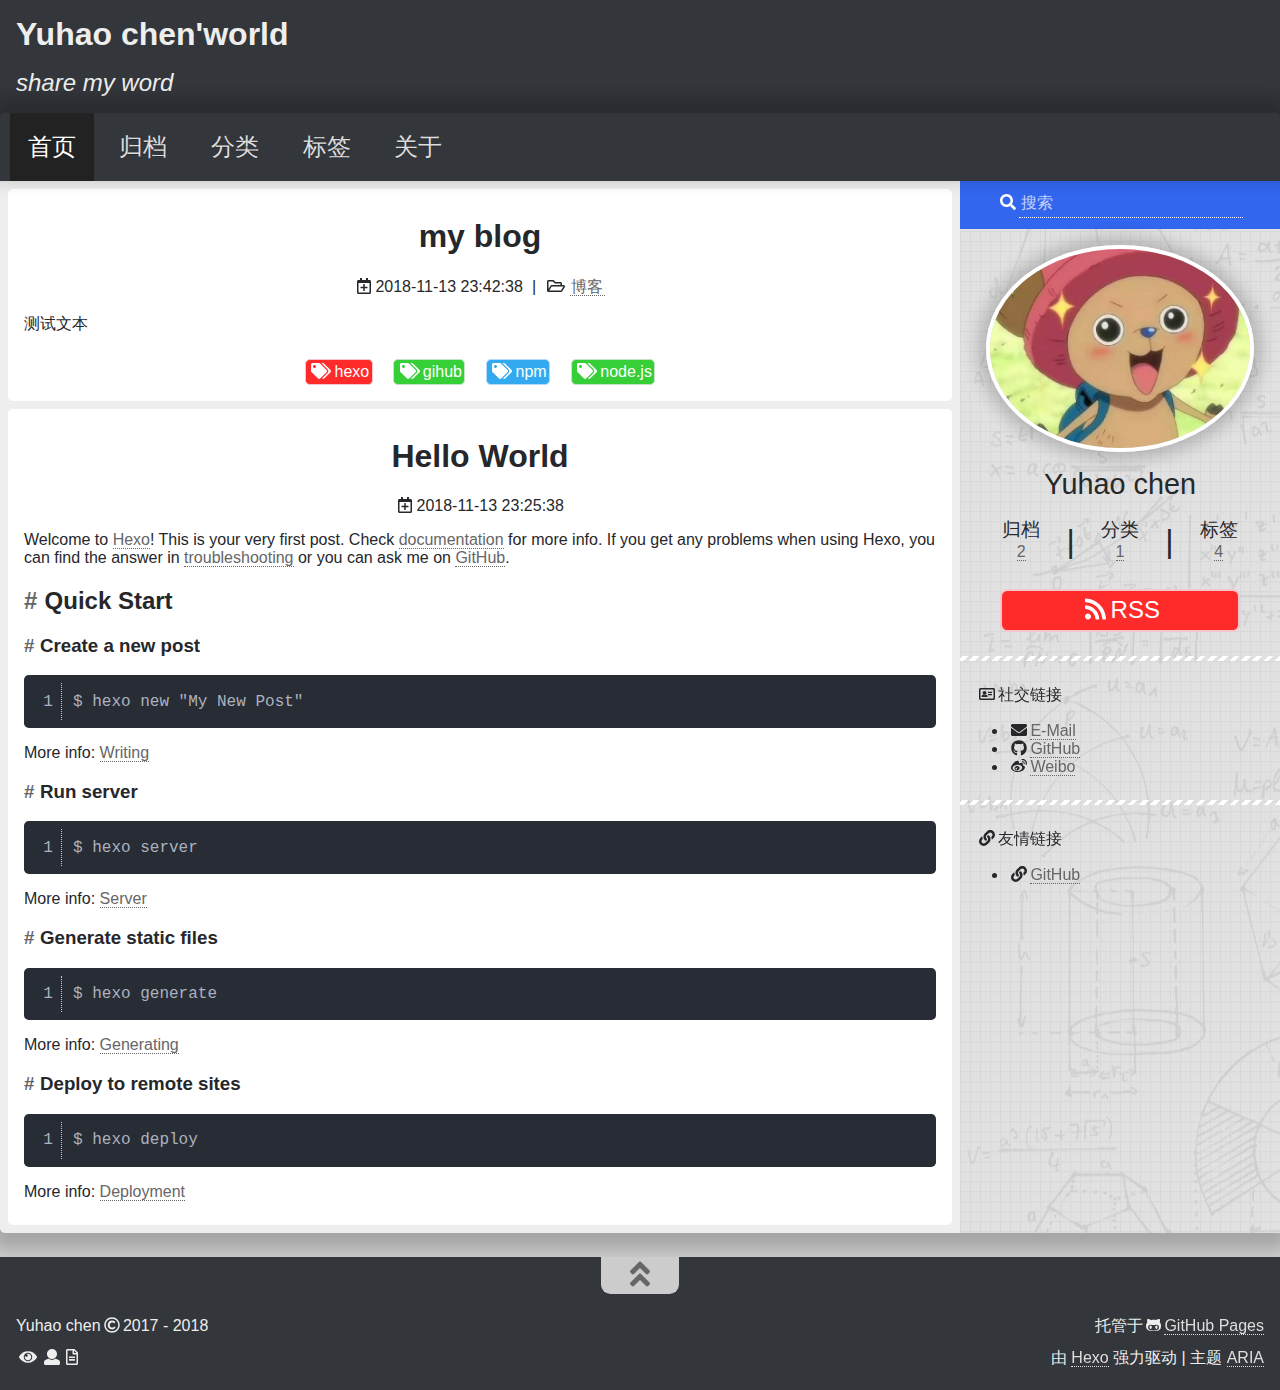
==== commit 72dd8358: "Site updated: 2018-11-14 21:46:22" ====
--- a/index.html
+++ b/index.html
@@ -35,7 +35,7 @@
     <meta name="msapplication-config" content="/favicons/browserconfig.xml">
     
     
-    <link rel="alternate" href="/atom.xml" title="Hexo" type="application/atom+xml">
+    <link rel="alternate" href="/atom.xml" title="Yuhao chen'world" type="application/atom+xml">
     
     
     <link rel="shortcut icon" type="image/x-icon" href="/favicons/favicon.ico">
@@ -83,36 +83,32 @@
     <script defer type="text/javascript" src="/js/index.js"></script>
     
     <script defer type="text/javascript" src="/js/custom.js"></script>
-    <title>Hexo</title>
+    <title>Yuhao chen'world - share my word</title>
   </head>
-  <body itemscope="" itemtype="http://schema.org/WebPage" lang="zh-CN" data-spy="scroll" data-target=".list-group">
+  <body itemscope="" itemtype="http://schema.org/WebPage" lang="zh_CN" data-spy="scroll" data-target=".list-group">
     
 <header id="header" class="header" style="background: #33363b;">
   <div class="container">
     <div class="header-container">
       <div class="header-title">
-        <h1 class="title"><a href="/">Hexo</a></h1>
-        <h2 class="subtitle"></h2>
-      </div>
-      
-      <div class="logo">
-        <img src="/images/logo.png" alt="logo">
+        <h1 class="title"><a href="/">Yuhao chen'world</a></h1>
+        <h2 class="subtitle">share my word</h2>
       </div>
       
     </div>
     <nav id="nav" class="nav">
-      <a id="nav-toggle" class="nav-toggle" aria-hidden="true"><i class="fas fa-bars" aria-label="Toggle Navbar"></i></a>
+      <a id="nav-toggle" class="nav-toggle" aria-hidden="true"><i class="fas fa-bars" aria-label="切换导航栏"></i></a>
       <ul id="menu" role="menubar" aria-hidden="false">
         
-        <li role="menuitem"><a href="/" class="current">Home</a></li>
-        
-        <li role="menuitem"><a href="/archives/">Archives</a></li>
-        
-        <li role="menuitem"><a href="/categories/">Categories</a></li>
-        
-        <li role="menuitem"><a href="/tags/">Tags</a></li>
-        
-        <li role="menuitem"><a href="/about/">About</a></li>
+        <li role="menuitem"><a href="/" class="current">首页</a></li>
+        
+        <li role="menuitem"><a href="/archives/">归档</a></li>
+        
+        <li role="menuitem"><a href="/categories/">分类</a></li>
+        
+        <li role="menuitem"><a href="/tags/">标签</a></li>
+        
+        <li role="menuitem"><a href="/about/">关于</a></li>
         
       </ul>
     </nav>
@@ -128,16 +124,16 @@
 
 <div id="index" class="index page">
   
-  <article class="article post card" itemscope="" itemtype="http://schema.org/Article">
+  <article class="article post card animate" itemscope="" itemtype="http://schema.org/Article">
     <div class="post-block">
       <link itemprop="mainEntityOfPage" href="http://yoursite.com/2018/11/13/my-blog/">
       <span hidden itemprop="author" itemscope="" itemtype="http://schema.org/Person">
         <meta itemprop="name" content="Yuhao chen">
         <meta itemprop="description" content="">
-        <meta itemprop="image" content="/images/avatar.png">
+        <meta itemprop="image" content="/images/head.jpg">
       </span>
       <span hidden itemprop="publisher" itemscope="" itemtype="http://schema.org/Organization">
-        <meta itemprop="name" content="Hexo">
+        <meta itemprop="name" content="Yuhao chen'world">
       </span>
     </div>
     <header class="post-header">
@@ -160,6 +156,8 @@
         </span>
         
         
+        
+        
       </div>
     </header>
     <main class="post-main" itemprop="articleBody">
@@ -185,16 +183,16 @@
     </footer>
   </article>
   
-  <article class="article post card" itemscope="" itemtype="http://schema.org/Article">
+  <article class="article post card animate" itemscope="" itemtype="http://schema.org/Article">
     <div class="post-block">
       <link itemprop="mainEntityOfPage" href="http://yoursite.com/2018/11/13/hello-world/">
       <span hidden itemprop="author" itemscope="" itemtype="http://schema.org/Person">
         <meta itemprop="name" content="Yuhao chen">
         <meta itemprop="description" content="">
-        <meta itemprop="image" content="/images/avatar.png">
+        <meta itemprop="image" content="/images/head.jpg">
       </span>
       <span hidden itemprop="publisher" itemscope="" itemtype="http://schema.org/Organization">
-        <meta itemprop="name" content="Hexo">
+        <meta itemprop="name" content="Yuhao chen'world">
       </span>
     </div>
     <header class="post-header">
@@ -206,6 +204,8 @@
         <span class="post-date">
           <i class="far fa-calendar-plus"></i><span><time title="post-date" itemprop="dateCreated datePublished" datetime="2018-11-13T23:25:38+08:00">2018-11-13 23:25:38</time></span>
         </span>
+        
+        
         
         
         
@@ -232,6 +232,17 @@
   
   
   
+  
+
+<div class="comments" id="comments">
+  
+  
+  
+</div>
+
+
+
+  
 </div>
 
           </div>
@@ -242,7 +253,7 @@
   
   <div class="search">
     <div class="form-group">
-      <i class="fas fa-search"></i><input type="search" id="search-input" name="q" results="0" placeholder="Search" class="form-control">
+      <i class="fas fa-search"></i><input type="search" id="search-input" name="q" results="0" placeholder="搜索" class="form-control">
     </div>
   </div>
   <div class="search-result-box" id="search-result"></div>
@@ -250,14 +261,14 @@
   
 <div class="info sidebar-item" id="info">
   
-  <img class="author-avatar" src="/images/avatar.png" alt="Yuhao chen">
+  <img class="author-avatar" src="/images/head.jpg" alt="Yuhao chen">
   
   <h1 class="author-name">Yuhao chen</h1>
   <h2 class="author-description"></h2>
   <div class="site-count">
     
     <div class="archives-count">
-      <div class="site-count-title">Archives</div>
+      <div class="site-count-title">归档</div>
       <div><a href="/archives/">2</a></div>
     </div>
     
@@ -266,7 +277,7 @@
     <span class="site-count-divider divider">|</span>
     
     <div class="categories-count">
-      <div class="site-count-title">Categories</div>
+      <div class="site-count-title">分类</div>
       <div><a href="/categories/">1</a></div>
     </div>
     
@@ -275,7 +286,7 @@
     <span class="site-count-divider divider">|</span>
     
     <div class="tags-count">
-      <div class="site-count-title">Tags</div>
+      <div class="site-count-title">标签</div>
       <div><a href="/tags/">4</a></div>
     </div>
     
@@ -293,14 +304,14 @@
     
     <hr>
     <div class="social-link sidebar-item">
-      <div><i class="far fa-address-card"></i>Social Links<p></p></div>
+      <div><i class="far fa-address-card"></i>社交链接<p></p></div>
       <ul>
         
-        <li><i class="fas fa-envelope"></i><a href="mailto:youremail@youremailhost" target="_blank">E-Mail</a></li>
-        
-        <li><i class="fab fa-github"></i><a href="https://github.com/" target="_blank">GitHub</a></li>
-        
-        <li><i class="fab fa-weibo"></i><a href="https://weibo.com/" target="_blank">Weibo</a></li>
+        <li><i class="fas fa-envelope"></i><a href="328863397@qq.com" target="_blank">E-Mail</a></li>
+        
+        <li><i class="fab fa-github"></i><a href="https://github.com/cyh328863397" target="_blank">GitHub</a></li>
+        
+        <li><i class="fab fa-weibo"></i><a href="https://weibo.com/u/5548088543" target="_blank">Weibo</a></li>
         
       </ul>
     </div>
@@ -308,14 +319,10 @@
     
     <hr>
     <div class="blogroll sidebar-item">
-      <div><i class="fas fa-link"></i>Blogroll</div>
+      <div><i class="fas fa-link"></i>友情链接</div>
       <ul>
         
         <li><i class="fas fa-link"></i><a href="https://github.com/" target="_blank">GitHub</a></li>
-        
-        <li><i class="fas fa-link"></i><a href="https://developer.mozilla.org/" target="_blank">MDN</a></li>
-        
-        <li><i class="fas fa-link"></i><a href="https://mozilla.github.io/nunjucks/" target="_blank">Nunjucks</a></li>
         
       </ul>
     </div>
@@ -332,16 +339,16 @@
 <footer id="footer" class="footer" style="background: #33363b;">
   <div class="container">
     <div class="back-to-top">
-      <button id="back-to-top"><i class="fas fa-angle-double-up" aria-label="Back to Top"></i></button>
+      <button id="back-to-top"><i class="fas fa-angle-double-up" aria-label="回到顶部"></i></button>
     </div>
     <div class="footer-container">
       <div class="footer-left">
         <div class="copyright">
-          <span class="author">Yuhao chen</span><span class="year"><i class="far fa-copyright"></i>2018</span>
+          <span class="author">Yuhao chen</span><span class="year"><i class="far fa-copyright"></i>2017 - 2018</span>
         </div>
         
         <div class="busuanzi">
-          <span id="busuanzi_container_site_pv"><i class="fas fa-eye" aria-label="Site Visit Count" aria-hidden="false"></i><span id="busuanzi_value_site_pv"></span></span><span id="busuanzi_container_site_uv"><i class="fas fa-user" aria-label="Site User Count" aria-hidden="false"></i><span id="busuanzi_value_site_uv"></span></span><span id="busuanzi_container_page_pv"><i class="far fa-file-alt"></i><span id="busuanzi_value_page_pv" aria-label="Page Click Count" aria-hidden="false"></span></span>
+          <span id="busuanzi_container_site_pv"><i class="fas fa-eye" aria-label="站点点击量" aria-hidden="false"></i><span id="busuanzi_value_site_pv"></span></span><span id="busuanzi_container_site_uv"><i class="fas fa-user" aria-label="站点用户数" aria-hidden="false"></i><span id="busuanzi_value_site_uv"></span></span><span id="busuanzi_container_page_pv"><i class="far fa-file-alt"></i><span id="busuanzi_value_page_pv" aria-label="页面点击量" aria-hidden="false"></span></span>
         </div>
         
       </div>
@@ -352,7 +359,7 @@
           
         </div>
         <div class="powered-by">
-          Proudly Powered by <a href="https://hexo.io/" target="_blank">Hexo</a> | Theme is <a href="https://github.com/AlynxZhou/hexo-theme-aria/" target="_blank">ARIA</a>
+          由 <a href="https://hexo.io/" target="_blank">Hexo</a> 强力驱动 | 主题 <a href="https://github.com/AlynxZhou/hexo-theme-aria/" target="_blank">ARIA</a>
         </div>
       </div>
     </div>
